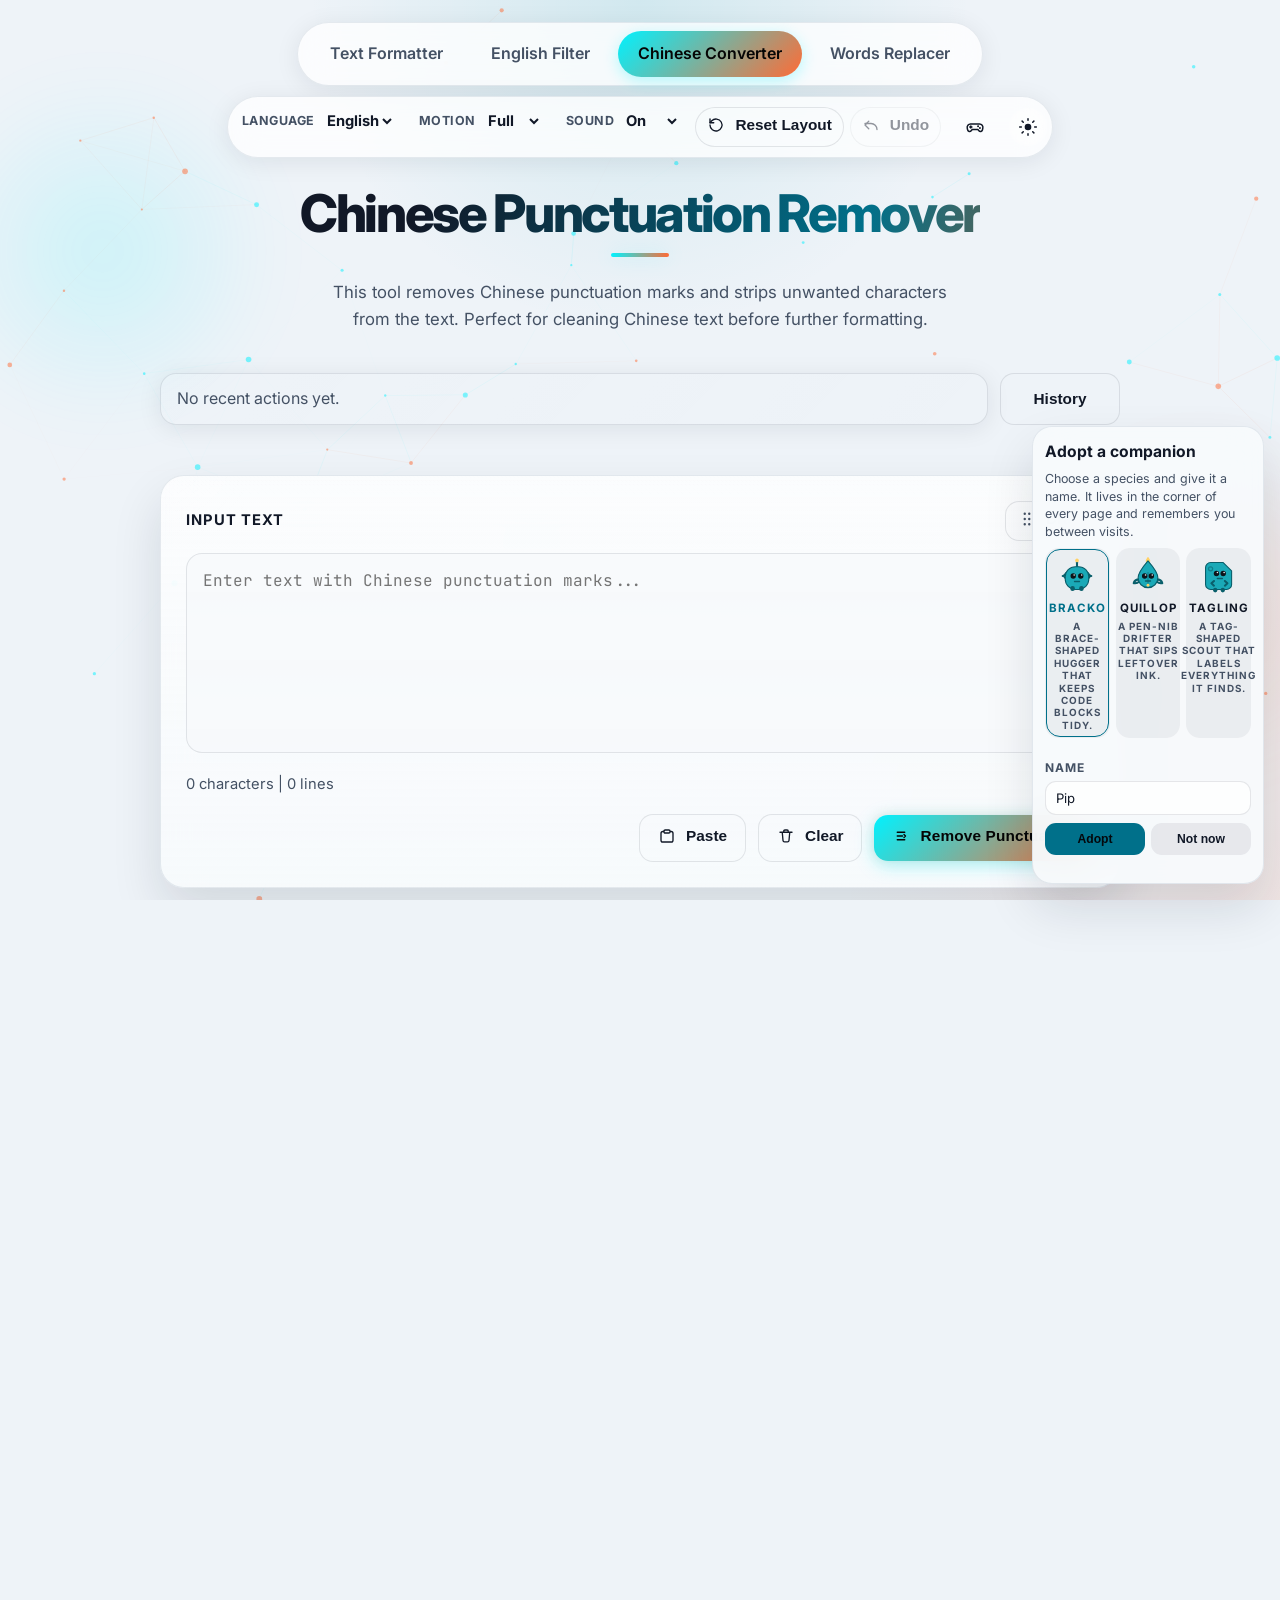
==== chinese_punctuation.html @ 5d6f1875 "Add love-deepspace bouquet/expedition/mosaic features; update games and pages" ====
<!DOCTYPE html>
<html lang="en" data-page="punctuation">
<head>
    <meta charset="UTF-8">
    <meta name="viewport" content="width=device-width, initial-scale=1.0">
    <meta name="description" content="Remove Chinese punctuation marks and clean up spacing in Chinese text directly in your browser.">
    <meta name="theme-color" media="(prefers-color-scheme: dark)" content="#050505">
    <meta name="theme-color" media="(prefers-color-scheme: light)" content="#eef3f8">
    <link rel="icon" href="data:image/svg+xml,%3Csvg xmlns='http://www.w3.org/2000/svg' viewBox='0 0 64 64'%3E%3Crect width='64' height='64' rx='14' fill='%23050505'/%3E%3Ctext x='32' y='44' font-family='Arial, sans-serif' font-size='30' font-weight='800' text-anchor='middle' fill='%2300f2ff'%3EcC%3C/text%3E%3C/svg%3E">
    <title>Chinese Punctuation Remover</title>
    <script>
      (function () {
        try {
          var theme = localStorage.getItem("theme");
          if (!theme) {
            theme = window.matchMedia && window.matchMedia("(prefers-color-scheme: dark)").matches ? "dark" : "light";
          }
          document.documentElement.setAttribute("data-theme", theme);
          var motion = localStorage.getItem("motion-level");
          if (!motion) {
            motion = window.matchMedia && window.matchMedia("(prefers-reduced-motion: reduce)").matches ? "off" : "full";
          }
          document.documentElement.setAttribute("data-motion", motion);
        } catch (error) {
          document.documentElement.setAttribute("data-theme", "dark");
          document.documentElement.setAttribute("data-motion", "full");
        }
      })();
    </script>
    <link rel="preconnect" href="https://fonts.googleapis.com">
    <link rel="preconnect" href="https://fonts.gstatic.com" crossorigin>
    <link href="https://fonts.googleapis.com/css2?family=Inter:wght@400;500;600;700;800&family=JetBrains+Mono:wght@400;500&display=swap" rel="stylesheet">
    <link rel="stylesheet" href="assets/styles/base.css?v=72">
    <link rel="stylesheet" href="assets/styles/games.css?v=72">
    <link rel="stylesheet" href="assets/styles/game-presentation.css?v=72">
    <link rel="stylesheet" href="assets/styles/love-deepspace-release.css?v=72">
    <link rel="stylesheet" href="assets/styles/love-deepspace-starpath.css?v=72">
    <link rel="stylesheet" href="assets/styles/love-deepspace-mosaic.css?v=72">
    <link rel="stylesheet" href="assets/styles/love-deepspace-bouquet.css?v=72">
    <link rel="stylesheet" href="assets/styles/love-deepspace-expedition.css?v=72">
    <link rel="stylesheet" href="assets/styles/pet.css?v=72">
</head>
<body>
    <div class="topbar" role="banner">
        <nav aria-label="Primary" class="nav-left">            <a href="index.html" data-i18n="navFormatter">Text Formatter</a>
            <a href="english_filter.html" data-i18n="navFilter">English Filter</a>
            <a href="chinese_punctuation.html" data-i18n="navPunctuation">Chinese Converter</a>
            <a href="words_replacing.html" data-i18n="navReplacer">Words Replacer</a>
        </nav>
        <div class="nav-right">
            <label class="lang-picker" for="langSelect">
                <span data-i18n="langLabel">Language</span>
                <select id="langSelect" aria-label="Language">
                    <option value="en">English</option>
                    <option value="zh">中文</option>
                </select>
            </label>
            <label class="motion-picker" for="motionLevel">
                <span data-i18n="motionLabel">Motion</span>
                <select id="motionLevel" aria-label="Motion intensity">
                    <option value="full" data-i18n="motionFull">Full</option>
                    <option value="calm" data-i18n="motionCalm">Calm</option>
                    <option value="off" data-i18n="motionOff">Off</option>
                </select>
            </label>
            <label class="motion-picker" for="soundLevel">
                <span data-i18n="soundLabel">Sound</span>
                <select id="soundLevel" aria-label="Game sound">
                    <option value="on" data-i18n="soundOn">On</option>
                    <option value="off" data-i18n="soundOff">Off</option>
                </select>
            </label>
            <button id="resetLayoutBtn" class="ghost topbar-button" type="button">
                <span class="button-content">
                    <svg class="icon" viewBox="0 0 24 24" aria-hidden="true">
                        <path d="M4 12a8 8 0 1 0 2.34-5.66L4 9" fill="none" stroke="currentColor" stroke-width="1.8" stroke-linecap="round" stroke-linejoin="round"></path>
                        <path d="M4 4v5h5" fill="none" stroke="currentColor" stroke-width="1.8" stroke-linecap="round" stroke-linejoin="round"></path>
                    </svg>
                    <span data-i18n="btnResetLayout">Reset Layout</span>
                </span>
            </button>
            <button id="undoBtn" class="ghost topbar-button" type="button" disabled>
                <span class="button-content">
                    <svg class="icon" viewBox="0 0 24 24" aria-hidden="true">
                        <path d="M9 7 4 12l5 5" fill="none" stroke="currentColor" stroke-width="1.8" stroke-linecap="round" stroke-linejoin="round"></path>
                        <path d="M20 18a8 8 0 0 0-8-8H4" fill="none" stroke="currentColor" stroke-width="1.8" stroke-linecap="round" stroke-linejoin="round"></path>
                    </svg>
                    <span data-i18n="btnUndo">Undo</span>
                </span>
            </button>
            <button id="gameToggleBtn" class="icon-button" type="button" aria-label="Open games" aria-haspopup="dialog" aria-expanded="false">
                <svg class="icon" viewBox="0 0 24 24" aria-hidden="true">
                    <path d="M6.5 8.5h11a4 4 0 0 1 3.9 4.9l-.5 2.2a2.4 2.4 0 0 1-4.2 1l-1.2-1.6H8.6l-1.2 1.6a2.4 2.4 0 0 1-4.2-1l-.5-2.2a4 4 0 0 1 3.9-4.9Z" fill="none" stroke="currentColor" stroke-width="1.8" stroke-linejoin="round"></path>
                    <path d="M7 10.7v2.6M5.7 12h2.6" fill="none" stroke="currentColor" stroke-width="1.8" stroke-linecap="round"></path>
                    <path d="M15.7 11.2h.01M17.9 13.2h.01" fill="none" stroke="currentColor" stroke-width="2.4" stroke-linecap="round"></path>
                </svg>
            </button>
            <button id="themeToggle" class="icon-button" type="button" aria-label="Toggle theme" aria-pressed="false">
                <svg class="icon icon-moon" viewBox="0 0 24 24" aria-hidden="true">
                    <path d="M21 12.8A9 9 0 1 1 11.2 3a7 7 0 0 0 9.8 9.8Z" fill="currentColor"></path>
                </svg>
                <svg class="icon icon-sun" viewBox="0 0 24 24" aria-hidden="true">
                    <circle cx="12" cy="12" r="4" fill="currentColor"></circle>
                    <path d="M12 2v2M12 20v2M4.93 4.93l1.41 1.41M17.66 17.66l1.41 1.41M2 12h2M20 12h2M4.93 19.07l1.41-1.41M17.66 6.34l1.41-1.41" fill="none" stroke="currentColor" stroke-linecap="round" stroke-width="1.8"></path>
                </svg>
            </button>
        </div>
    </div>

    <h1 class="page-title" data-i18n="punctuation.title">Chinese Punctuation Remover</h1>

    <div class="description">
        <p><p data-i18n="punctuation.desc">This tool removes Chinese punctuation marks and strips unwanted characters from the text. Perfect for cleaning Chinese text before further formatting.</p></p>
    </div>
    <div class="activity-bar" aria-live="polite">
        <p class="recent-action" id="recentAction" data-i18n="noRecent">No recent actions yet.</p>
        <button class="ghost activity-toggle" id="historyToggle" type="button" aria-expanded="false" aria-controls="historyDrawer" data-i18n="historyToggle">History</button>
    </div>
    <div class="history-drawer" id="historyDrawer" hidden>
        <div class="history-drawer-header">
            <h2 data-i18n="recentActivity">Recent Activity</h2>
            <button class="ghost" id="clearHistoryBtn" type="button" data-i18n="btnClearHistory">Clear</button>
        </div>
        <ul class="history-list" id="historyList">
            <li data-i18n="noActions">No actions recorded yet.</li>
        </ul>
    </div>

    <main id="main" class="container" role="main">
        <div class="section" data-card-id="punctuation-input">
            <div class="card-header">
                <label for="inputText" data-i18n="inputLabel">Input Text</label>
                <button class="drag-handle" type="button" aria-label="Reposition input card" data-i18n-aria="repositionInput" aria-expanded="false" title="Drag to move, or click for position buttons" data-i18n-title="dragTitle">
                    <span class="button-content">
                        <svg class="icon" viewBox="0 0 24 24" aria-hidden="true">
                            <path d="M9 5h.01M9 12h.01M9 19h.01M15 5h.01M15 12h.01M15 19h.01" fill="none" stroke="currentColor" stroke-width="3.2" stroke-linecap="round"></path>
                        </svg>
                        <span data-i18n="drag">Drag</span>
                    </span>
                </button>
            </div>
            <textarea id="inputText" placeholder="Enter text with Chinese punctuation marks..." data-i18n-placeholder="punctuation.phInput"></textarea>
            <div class="field-meta">
                <p class="counter" id="inputCounter">0 characters | 0 lines</p>
            </div>
            <div class="actions">
                <button class="ghost" id="pasteBtn" type="button">
                    <span class="button-content">
                        <svg class="icon" viewBox="0 0 24 24" aria-hidden="true">
                            <rect x="8" y="4" width="8" height="4" rx="1.5" fill="none" stroke="currentColor" stroke-width="1.8"></rect>
                            <path d="M8 6H6.5A2.5 2.5 0 0 0 4 8.5v9A2.5 2.5 0 0 0 6.5 20h11a2.5 2.5 0 0 0 2.5-2.5v-9A2.5 2.5 0 0 0 17.5 6H16" fill="none" stroke="currentColor" stroke-width="1.8" stroke-linejoin="round"></path>
                        </svg>
                        <span data-i18n="btnPaste">Paste</span>
                    </span>
                </button>
                <button class="ghost" id="clearInputBtn" type="button">
                    <span class="button-content">
                        <svg class="icon" viewBox="0 0 24 24" aria-hidden="true">
                            <path d="M4 7h16M9 7V5.5A1.5 1.5 0 0 1 10.5 4h3A1.5 1.5 0 0 1 15 5.5V7m-8 0 1 11a2 2 0 0 0 2 1.8h4a2 2 0 0 0 2-1.8L17 7" fill="none" stroke="currentColor" stroke-width="1.8" stroke-linecap="round" stroke-linejoin="round"></path>
                        </svg>
                        <span data-i18n="btnClear">Clear</span>
                    </span>
                </button>
                <button class="primary" id="primaryBtn" type="button" onclick="convertPunctuation()">
                    <span class="button-content">
                        <svg class="icon" viewBox="0 0 24 24" aria-hidden="true">
                            <path d="M7 7h10M7 12h7M7 17h10" fill="none" stroke="currentColor" stroke-width="1.8" stroke-linecap="round"></path>
                            <path d="m16 10 2 2-2 2" fill="none" stroke="currentColor" stroke-width="1.8" stroke-linecap="round" stroke-linejoin="round"></path>
                        </svg>
                        <span data-i18n="punctuation.primary">Remove Punctuation</span>
                    </span>
                </button>
            </div>
        </div>

        <div class="section" data-card-id="punctuation-output">
            <div class="card-header">
                <label for="outputText" data-i18n="punctuation.outputLabel">Cleaned Text</label>
                <button class="drag-handle" type="button" aria-label="Reposition output card" data-i18n-aria="repositionOutput" aria-expanded="false" title="Drag to move, or click for position buttons" data-i18n-title="dragTitle">
                    <span class="button-content">
                        <svg class="icon" viewBox="0 0 24 24" aria-hidden="true">
                            <path d="M9 5h.01M9 12h.01M9 19h.01M15 5h.01M15 12h.01M15 19h.01" fill="none" stroke="currentColor" stroke-width="3.2" stroke-linecap="round"></path>
                        </svg>
                        <span data-i18n="drag">Drag</span>
                    </span>
                </button>
            </div>
            <textarea id="outputText" readonly placeholder="Cleaned text will appear here..." aria-live="polite" data-i18n-placeholder="punctuation.phOutput"></textarea>
            <div class="field-meta">
                <p class="counter" id="outputCounter">0 characters | 0 lines</p>
                <p class="status-message" id="statusMessage" role="status" aria-live="polite"></p>
            </div>
            <div class="output-insights">
                <p class="change-summary" id="changeSummary" data-i18n="summaryDefault">Summary will appear after you run a tool.</p>
                <details class="diff-preview" id="diffPreview">
                    <summary data-i18n="previewChanges">Preview changes</summary>
                    <div class="diff-grid">
                        <div class="diff-card">
                            <h3 data-i18n="diffBefore">Before</h3>
                            <pre id="diffBefore" data-i18n="noInputYet">No input yet.</pre>
                        </div>
                        <div class="diff-card">
                            <h3 data-i18n="diffAfter">After</h3>
                            <pre id="diffAfter" data-i18n="noOutputYet">No output yet.</pre>
                        </div>
                    </div>
                </details>
            </div>
            <div class="actions">
                <button class="ghost" id="clearOutputBtn" type="button">
                    <span class="button-content">
                        <svg class="icon" viewBox="0 0 24 24" aria-hidden="true">
                            <path d="M4 7h16M9 7V5.5A1.5 1.5 0 0 1 10.5 4h3A1.5 1.5 0 0 1 15 5.5V7m-8 0 1 11a2 2 0 0 0 2 1.8h4a2 2 0 0 0 2-1.8L17 7" fill="none" stroke="currentColor" stroke-width="1.8" stroke-linecap="round" stroke-linejoin="round"></path>
                        </svg>
                        <span data-i18n="btnClear">Clear</span>
                    </span>
                </button>
                <button class="ghost" id="downloadBtn" type="button">
                    <span class="button-content">
                        <svg class="icon" viewBox="0 0 24 24" aria-hidden="true">
                            <path d="M12 4v10m0 0 4-4m-4 4-4-4M5 19h14" fill="none" stroke="currentColor" stroke-width="1.8" stroke-linecap="round" stroke-linejoin="round"></path>
                        </svg>
                        <span data-i18n="btnDownload">Download</span>
                    </span>
                </button>
                <button class="ghost" id="swapBtn" type="button">
                    <span class="button-content">
                        <svg class="icon" viewBox="0 0 24 24" aria-hidden="true">
                            <path d="M7 7h10l-3-3m3 3-3 3M17 17H7l3 3m-3-3 3-3" fill="none" stroke="currentColor" stroke-width="1.8" stroke-linecap="round" stroke-linejoin="round"></path>
                        </svg>
                        <span data-i18n="btnSwap">Swap Back</span>
                    </span>
                </button>
                <button class="ghost" id="copyBtn" type="button">
                    <span class="button-content">
                        <svg class="icon" viewBox="0 0 24 24" aria-hidden="true">
                            <rect x="9" y="9" width="10" height="10" rx="2" fill="none" stroke="currentColor" stroke-width="1.8"></rect>
                            <path d="M15 9V7a2 2 0 0 0-2-2H7a2 2 0 0 0-2 2v6a2 2 0 0 0 2 2h2" fill="none" stroke="currentColor" stroke-width="1.8" stroke-linecap="round" stroke-linejoin="round"></path>
                        </svg>
                        <span data-i18n="btnCopy">Copy</span>
                    </span>
                </button>
            </div>
        </div>
    </main>

    <div class="footer" data-i18n="footer">Made with care by capitalConvert</div>

    <div class="game-modal" id="gameModal" hidden>
        <div class="game-modal-backdrop" id="gameBackdrop" aria-hidden="true"></div>
        <div class="game-dialog" role="dialog" aria-modal="true" aria-labelledby="gameTitle">
            <div class="game-dialog-header">
                <h2 id="gameTitle" data-i18n="gamesTitle">Games</h2>
                <button class="game-close" id="gameCloseBtn" type="button" aria-label="Close games" data-i18n-aria="closeGames">
                    <svg class="icon" viewBox="0 0 24 24" aria-hidden="true">
                        <path d="m6 6 12 12M18 6 6 18" fill="none" stroke="currentColor" stroke-width="1.8" stroke-linecap="round"></path>
                    </svg>
                </button>
            </div>
            <div class="game-tabs" id="gameTabs" role="tablist" aria-label="Choose a game" data-i18n-aria="tablistLabel">
                <button class="game-tab" id="gameTabTyping" role="tab" aria-selected="true" aria-controls="gamePanelTyping" tabindex="0" type="button" data-i18n="tabTyping">Typing Sprint</button>
                <button class="game-tab" id="gameTabMemory" role="tab" aria-selected="false" aria-controls="gamePanelMemory" tabindex="-1" type="button" data-i18n="tabMemory">Glyph Match</button>
                <button class="game-tab" id="gameTab2048" role="tab" aria-selected="false" aria-controls="gamePanel2048" tabindex="-1" type="button" data-i18n="tab2048">2048</button>
                <button class="game-tab" id="gameTabReflex" role="tab" aria-selected="false" aria-controls="gamePanelReflex" tabindex="-1" type="button" data-i18n="tabReflex">Reflex Tap</button>
                <button class="game-tab" id="gameTabCaretDash" role="tab" aria-selected="false" aria-controls="gamePanelCaretDash" tabindex="-1" type="button" data-i18n="tabCaretDash">Caret Dash</button>
                <button class="game-tab" id="gameTabElements" role="tab" aria-selected="false" aria-controls="gamePanelElements" tabindex="-1" type="button" data-i18n="tabElements">Elements</button>
                <button class="game-tab" id="gameTabSpotDiff" role="tab" aria-selected="false" aria-controls="gamePanelSpotDiff" tabindex="-1" type="button" data-i18n="tabSpotDiff">Spot the Diff</button>
                <button class="game-tab" id="gameTabPlumber" role="tab" aria-selected="false" aria-controls="gamePanelPlumber" tabindex="-1" type="button" data-i18n="tabPlumber">Punctuation Plumber</button>
                <button class="game-tab" id="gameTabStack" role="tab" aria-selected="false" aria-controls="gamePanelStack" tabindex="-1" type="button" data-i18n="tabStack">Stack!</button>
                <button class="game-tab" id="gameTabColorCode" role="tab" aria-selected="false" aria-controls="gamePanelColorCode" tabindex="-1" type="button" data-i18n="tabColorCode">Color Code</button>
                <button class="game-tab" id="gameTabBreakout" role="tab" aria-selected="false" aria-controls="gamePanelBreakout" tabindex="-1" type="button" data-i18n="tabBreakout">Inkball</button>
                <button class="game-tab" id="gameTabEmberDice" role="tab" aria-selected="false" aria-controls="gamePanelEmberDice" tabindex="-1" type="button" data-i18n="tabEmberDice">Ember Dice</button>
                <button class="game-tab" id="gameTabSnake" role="tab" aria-selected="false" aria-controls="gamePanelSnake" tabindex="-1" type="button" data-i18n="tabSnake">Serpent</button>
                <button class="game-tab" id="gameTabLights" role="tab" aria-selected="false" aria-controls="gamePanelLights" tabindex="-1" type="button" data-i18n="tabLights">Lights Out</button>
                    <button class="game-tab" id="gameTabMines" role="tab" aria-selected="false" aria-controls="gamePanelMines" tabindex="-1" type="button" data-i18n="tabMines">Glyph Mines</button>
                <button class="game-tab" id="gameTabGomoku" role="tab" aria-selected="false" aria-controls="gamePanelGomoku" tabindex="-1" type="button" data-i18n="tabGomoku">Gomoku</button>
                <button class="game-tab" id="gameTabTraffic" role="tab" aria-selected="false" aria-controls="gamePanelTraffic" tabindex="-1" type="button" data-i18n="tabTraffic">Traffic Jam</button>
                <button class="game-tab" id="gameTabVault" role="tab" aria-selected="false" aria-controls="gamePanelVault" tabindex="-1" type="button" data-i18n="tabVault">Letter Vault</button>
                <button class="game-tab" id="gameTabGlyphBlocks" role="tab" aria-selected="false" aria-controls="gamePanelGlyphBlocks" tabindex="-1" type="button" data-i18n="tabGlyphBlocks">Glyph Blocks</button>
                <button class="game-tab" id="gameTabInkCascade" role="tab" aria-selected="false" aria-controls="gamePanelInkCascade" tabindex="-1" type="button" data-i18n="tabInkCascade">Ink Cascade</button>
                <button class="game-tab" id="gameTabInkBeat" role="tab" aria-selected="false" aria-controls="gamePanelInkBeat" tabindex="-1" type="button" data-i18n="tabInkBeat">Ink Beat</button>
                <button class="game-tab" id="gameTabBubbleInk" role="tab" aria-selected="false" aria-controls="gamePanelBubbleInk" tabindex="-1" type="button" data-i18n="tabBubbleInk">Bubble Ink</button>
                <button class="game-tab" id="gameTabGlyphEcho" role="tab" aria-selected="false" aria-controls="gamePanelGlyphEcho" tabindex="-1" type="button" data-i18n="tabGlyphEcho">Glyph Echo</button>
                <button class="game-tab" id="gameTabInkSlash" role="tab" aria-selected="false" aria-controls="gamePanelInkSlash" tabindex="-1" type="button" data-i18n="tabInkSlash">Ink Slash</button>
                <button class="game-tab" id="gameTabPegSplash" role="tab" aria-selected="false" aria-controls="gamePanelPegSplash" tabindex="-1" type="button" data-i18n="tabPegSplash">Peg Splash</button>
                <button class="game-tab" id="gameTabGlyphRaid" role="tab" aria-selected="false" aria-controls="gamePanelGlyphRaid" tabindex="-1" type="button" data-i18n="tabGlyphRaid">Glyph Raid</button>
                <button class="game-tab" id="gameTabGlyphLeap" role="tab" aria-selected="false" aria-controls="gamePanelGlyphLeap" tabindex="-1" type="button" data-i18n="tabGlyphLeap">Glyph Leap</button>
                <button class="game-tab" id="gameTabAuroraFlow" role="tab" aria-selected="false" aria-controls="gamePanelAuroraFlow" tabindex="-1" type="button" data-i18n="tabAuroraFlow">Aurora Flow</button>
                <button class="game-tab" id="gameTabCometGolf" role="tab" aria-selected="false" aria-controls="gamePanelCometGolf" tabindex="-1" type="button" data-i18n="tabCometGolf">Comet Golf</button>
                <button class="game-tab" id="gameTabPrismPath" role="tab" aria-selected="false" aria-controls="gamePanelPrismPath" tabindex="-1" type="button" data-i18n="tabPrismPath">Prism Path</button>
                <button class="game-tab" id="gameTabStarfall" role="tab" aria-selected="false" aria-controls="gamePanelStarfall" tabindex="-1" type="button" data-i18n="tabStarfall">Starfall Lander</button>
                <button class="game-tab" id="gameTabInkSort" role="tab" aria-selected="false" aria-controls="gamePanelInkSort" tabindex="-1" type="button" data-i18n="tabInkSort">Ink Sort</button>
                <button class="game-tab" id="gameTabGlyphCrossing" role="tab" aria-selected="false" aria-controls="gamePanelGlyphCrossing" tabindex="-1" type="button" data-i18n="tabGlyphCrossing">Glyph Crossing</button>
                <button class="game-tab" id="gameTabGlyphPusher" role="tab" aria-selected="false" aria-controls="gamePanelGlyphPusher" tabindex="-1" type="button" data-i18n="tabGlyphPusher">Glyph Pusher</button>
                <button class="game-tab" id="gameTabGlyphNet" role="tab" aria-selected="false" aria-controls="gamePanelGlyphNet" tabindex="-1" type="button" data-i18n="tabGlyphNet">Glyph Net</button>
                <button class="game-tab" id="gameTabGlyphSketch" role="tab" aria-selected="false" aria-controls="gamePanelGlyphSketch" tabindex="-1" type="button" data-i18n="tabGlyphSketch">Glyph Sketch</button>
                <button class="game-tab" id="gameTabGlyphFifteen" role="tab" aria-selected="false" aria-controls="gamePanelGlyphFifteen" tabindex="-1" type="button" data-i18n="tabGlyphFifteen">Glyph Fifteen</button>
                <button class="game-tab" id="gameTabGlyphSudoku" role="tab" aria-selected="false" aria-controls="gamePanelGlyphSudoku" tabindex="-1" type="button" data-i18n="tabGlyphSudoku">Glyph Sudoku</button>
                <button class="game-tab" id="gameTabGlyphReversi" role="tab" aria-selected="false" aria-controls="gamePanelGlyphReversi" tabindex="-1" type="button" data-i18n="tabGlyphReversi">Glyph Reversi</button>
                <button class="game-tab" id="gameTabGlyphGlide" role="tab" aria-selected="false" aria-controls="gamePanelGlyphGlide" tabindex="-1" type="button" data-i18n="tabGlyphGlide">Glyph Glide</button>
                <button class="game-tab" id="gameTabGlyphFour" role="tab" aria-selected="false" aria-controls="gamePanelGlyphFour" tabindex="-1" type="button" data-i18n="tabGlyphFour">Glyph Four</button>
                <button class="game-tab" id="gameTabGlyphTower" role="tab" aria-selected="false" aria-controls="gamePanelGlyphTower" tabindex="-1" type="button" data-i18n="tabGlyphTower">Glyph Tower</button>
                <button class="game-tab" id="gameTabNim" role="tab" aria-selected="false" aria-controls="gamePanelNim" tabindex="-1" type="button" data-i18n="tabNim">Ember Sticks</button>
                <button class="game-tab" id="gameTabKalah" role="tab" aria-selected="false" aria-controls="gamePanelKalah" tabindex="-1" type="button" data-i18n="tabKalah">Kalah Row</button>
                <button class="game-tab" id="gameTabBlackjack" role="tab" aria-selected="false" aria-controls="gamePanelBlackjack" tabindex="-1" type="button" data-i18n="tabBlackjack">Twenty-One Parlor</button>
                <button class="game-tab" id="gameTabGarden" role="tab" aria-selected="false" aria-controls="gamePanelGarden" tabindex="-1" type="button" data-i18n="tabGarden">Roof Garden</button>
                <button class="game-tab" id="gameTabRepublic" role="tab" aria-selected="false" aria-controls="gamePanelRepublic" tabindex="-1" type="button" data-i18n="tabRepublic">Republic Rewind</button>
                <button class="game-tab" id="gameTabDots" role="tab" aria-selected="false" aria-controls="gamePanelDots" tabindex="-1" type="button" data-i18n="tabDots">Glyph Dots</button>
                <button class="game-tab" id="gameTabGlyphFleet" role="tab" aria-selected="false" aria-controls="gamePanelGlyphFleet" tabindex="-1" type="button" data-i18n="tabGlyphFleet">Glyph Fleet</button>
            </div>
            <button class="game-tabs-more" id="gameTabsToggle" type="button" aria-expanded="false" aria-controls="gameTabs">
                <span class="button-content">
                    <svg class="icon" viewBox="0 0 24 24" aria-hidden="true">
                        <path d="m6 9 6 6 6-6" fill="none" stroke="currentColor" stroke-width="1.8" stroke-linecap="round" stroke-linejoin="round"></path>
                    </svg>
                    <span id="gameTabsLabel" data-i18n="tabsShowMore">More games</span>
                    <span id="gameTabsCount">+63</span>
                </span>
            </button>
            <div class="game-panel" id="gamePanelTyping" role="tabpanel" aria-labelledby="gameTabTyping">
                <p class="game-target" id="typingTarget" aria-hidden="true"></p>
                <span class="visually-hidden" id="typingTargetText"></span>
                <input class="game-input" id="typingInput" type="text" autocomplete="off" autocapitalize="off" spellcheck="false" aria-describedby="gameHint" placeholder="Start typing to begin..." data-i18n-placeholder="gamePhInput">
                <div class="game-hud">
                    <div class="game-stat"><span data-i18n="hudTime">Time</span><strong id="gameTime">10.0s</strong></div>
                    <div class="game-stat"><span data-i18n="hudWpm">WPM</span><strong id="gameWpm">0</strong></div>
                    <div class="game-stat"><span data-i18n="hudAcc">Acc</span><strong id="gameAcc">100%</strong></div>
                </div>
                <div class="game-track" aria-hidden="true"><span class="game-track-fill" id="gameTrackFill"></span></div>
                <p class="game-result" id="gameResult" role="status" data-i18n="typingPrompt">Type the first character to start the clock.</p>
                <div class="game-actions">
                    <button class="primary" id="gameStartBtn" type="button">
                        <span class="button-content">
                            <svg class="icon" viewBox="0 0 24 24" aria-hidden="true">
                                <path d="M8 5.5v13l11-6.5Z" fill="none" stroke="currentColor" stroke-width="1.8" stroke-linejoin="round"></path>
                            </svg>
                            <span data-i18n="btnNewRound">New Round</span>
                        </span>
                    </button>
                    <p class="game-best" id="gameBest" data-i18n="noBest">No best yet</p>
                </div>
                <p class="game-hint" id="gameHint" data-i18n="hintTyping">A 10-second typing dash. The clock starts on your first keystroke.</p>
            </div>
            <div class="game-panel" id="gamePanelMemory" role="tabpanel" aria-labelledby="gameTabMemory" hidden>
                <div class="game-hud">
                    <div class="game-stat"><span data-i18n="hudMoves">Moves</span><strong id="memoryMoves">0</strong></div>
                    <div class="game-stat"><span data-i18n="hudTime">Time</span><strong id="memoryTime">0.0s</strong></div>
                    <div class="game-stat"><span data-i18n="hudPairs">Pairs</span><strong id="memoryPairs">0/6</strong></div>
                </div>
                <div class="memory-grid" id="memoryGrid" role="group" aria-label="Memory cards, find the matching pairs" data-i18n-aria="memoryGridLabel"></div>
                <p class="game-result" id="memoryResult" role="status" data-i18n="memoryPrompt">Flip two cards. Match all six pairs as fast as you can.</p>
                <div class="game-actions">
                    <button class="primary" id="memoryStartBtn" type="button">
                        <span class="button-content">
                            <svg class="icon" viewBox="0 0 24 24" aria-hidden="true">
                                <path d="M8 5.5v13l11-6.5Z" fill="none" stroke="currentColor" stroke-width="1.8" stroke-linejoin="round"></path>
                            </svg>
                            <span data-i18n="btnNewShuffle">New Shuffle</span>
                        </span>
                    </button>
                    <p class="game-best" id="memoryBest" data-i18n="noBest">No best yet</p>
                </div>
            </div>
            <div class="game-panel" id="gamePanel2048" role="tabpanel" aria-labelledby="gameTab2048" hidden>
                <div class="game-hud">
                    <div class="game-stat"><span data-i18n="hudScore">Score</span><strong id="g2048Score">0</strong></div>
                    <div class="game-stat"><span data-i18n="hudBest">Best</span><strong id="g2048BestStat">0</strong></div>
                </div>
                <div class="g2048-board" id="g2048Board" tabindex="0" role="application" aria-label="2048 board. Focus here and use the arrow keys to slide the tiles.">
                    <div class="g2048-cells" id="g2048Cells" aria-hidden="true"></div>
                    <div class="g2048-tiles" id="g2048Tiles" aria-hidden="true"></div>
                    <div class="g2048-overlay" id="g2048Overlay" hidden>
                        <p class="g2048-overlay-text" id="g2048OverlayText">Game over</p>
                        <div class="g2048-overlay-actions">
                            <button class="primary" id="g2048RetryBtn" type="button"><span class="button-content"><span data-i18n="btnTryAgain">Try Again</span></span></button>
                            <button class="ghost" id="g2048KeepBtn" type="button" hidden><span class="button-content"><span data-i18n="btnKeepGoing">Keep Going</span></span></button>
                        </div>
                    </div>
                </div>
                <p class="game-result" id="g2048Result" role="status" data-i18n="g2048Prompt">Arrow keys or swipe slide the tiles. Match numbers to reach 2048!</p>
                <div class="game-actions">
                    <button class="primary" id="g2048NewBtn" type="button">
                        <span class="button-content">
                            <svg class="icon" viewBox="0 0 24 24" aria-hidden="true">
                                <path d="M8 5.5v13l11-6.5Z" fill="none" stroke="currentColor" stroke-width="1.8" stroke-linejoin="round"></path>
                            </svg>
                            <span data-i18n="btnNewGame">New Game</span>
                        </span>
                    </button>
                </div>
            </div>
            <div class="game-panel" id="gamePanelReflex" role="tabpanel" aria-labelledby="gameTabReflex" hidden>
                <div class="game-hud">
                    <div class="game-stat"><span data-i18n="hudLast">Last</span><strong id="reflexLast">—</strong></div>
                    <div class="game-stat"><span data-i18n="hudBest">Best</span><strong id="reflexBest">—</strong></div>
                </div>
                <button class="reflex-pad" id="reflexPad" type="button" aria-describedby="reflexResult">
                    <span id="reflexPadText" data-i18n="reflexPadIdle">Press Start</span>
                </button>
                <p class="game-result" id="reflexResult" role="status" data-i18n="reflexPrompt">Start a round, then tap when the panel turns green.</p>
                <div class="game-actions">
                    <button class="primary" id="reflexStartBtn" type="button">
                        <span class="button-content">
                            <svg class="icon" viewBox="0 0 24 24" aria-hidden="true">
                                <path d="M8 5.5v13l11-6.5Z" fill="none" stroke="currentColor" stroke-width="1.8" stroke-linejoin="round"></path>
                            </svg>
                            <span data-i18n="btnNewRound">New Round</span>
                        </span>
                    </button>
                </div>
                <p class="game-hint" data-i18n="reflexHint">Use the button, Space, or Enter. A new best is the lowest time.</p>
            </div>
            <div class="game-panel" id="gamePanelCaretDash" role="tabpanel" aria-labelledby="gameTabCaretDash" hidden>
                <div class="game-hud">
                    <div class="game-stat"><span data-i18n="hudScore">Score</span><strong id="caretScore">0</strong></div>
                    <div class="game-stat"><span data-i18n="hudBest">Best</span><strong id="caretBestStat">0</strong></div>
                    <div class="game-stat"><span data-i18n="hudSpeed">Speed</span><strong id="caretSpeed">1.0x</strong></div>
                </div>
                <div class="game-track" aria-hidden="true"><span class="game-track-fill" id="caretRailFill"></span></div>
                <div class="caret-field" id="caretField" tabindex="0" role="group" aria-label="Caret Dash play area. Space or Arrow Up jumps, Arrow Down ducks." data-i18n-aria="caretFieldLabel" aria-describedby="caretResult">
                    <div class="caret-drift caret-drift-far" id="caretDriftFar" aria-hidden="true"></div>
                    <div class="caret-drift caret-drift-near" id="caretDriftNear" aria-hidden="true"></div>
                    <div class="caret-ground" aria-hidden="true"></div>
                    <div class="caret-obstacles" id="caretObstacles" aria-hidden="true"></div>
                    <div class="caret-player" id="caretPlayer" aria-hidden="true"></div>
                    <div class="caret-overlay" id="caretOverlay" hidden>
                        <p class="caret-overlay-text" id="caretOverlayText" data-i18n="caretOverReady">Game over</p>
                        <div class="caret-overlay-actions">
                            <button class="primary" id="caretRetryBtn" type="button"><span class="button-content"><span data-i18n="btnTryAgain">Try Again</span></span></button>
                            <button class="ghost" id="caretAgainBtn" type="button"><span class="button-content"><span data-i18n="btnNewRound">New Round</span></span></button>
                        </div>
                    </div>
                </div>
                <p class="game-result" id="caretResult" role="status" data-i18n="caretPrompt">Press Start, then jump the glitch punctuation and duck under the floating glyphs.</p>
                <div class="caret-controls">
                    <button class="caret-control" id="caretJumpBtn" type="button" data-i18n="btnJump">Jump</button>
                    <button class="caret-control" id="caretDuckBtn" type="button" data-i18n="btnDuck">Duck</button>
                </div>
                <div class="game-actions">
                    <button class="primary" id="caretStartBtn" type="button">
                        <span class="button-content">
                            <svg class="icon" viewBox="0 0 24 24" aria-hidden="true">
                                <path d="M8 5.5v13l11-6.5Z" fill="none" stroke="currentColor" stroke-width="1.8" stroke-linejoin="round"></path>
                            </svg>
                            <span data-i18n="btnStart">Start</span>
                        </span>
                    </button>
                    <p class="game-best" id="caretBest" data-i18n="noBest">No best yet</p>
                </div>
                <p class="game-hint" data-i18n="caretHint">Tap or click the field to jump and hold to duck. Space or Arrow Up jumps higher the longer you hold it.</p>
            </div>
            <div class="game-panel" id="gamePanelElements" role="tabpanel" aria-labelledby="gameTabElements" hidden>
                <div class="game-hud">
                    <div class="game-stat"><span id="elementsTimeLabel" data-i18n="hudTime">Time</span><strong id="elementsTime">0.0s</strong></div>
                    <div class="game-stat"><span data-i18n="hudGoal">Goal</span><strong id="elementsProgress">—</strong></div>
                    <div class="game-stat"><span data-i18n="elementsBudgetLabel">Ink</span><strong id="elementsBudget">—</strong></div>
                    <div class="game-stat"><span data-i18n="elementsStarsLabel">Stars</span><strong id="elementsStars">—</strong></div>
                </div>
                <div class="elements-row">
                    <label class="elements-label" for="elementsChallenge" data-i18n="elementsChallengeLabel">Challenge</label>
                    <select class="elements-select" id="elementsChallenge"></select>
                </div>
                <div class="elements-row">
                    <label class="elements-label" for="elementsSpeed" data-i18n="elementsSpeedLabel">Speed</label>
                    <select class="elements-select" id="elementsSpeed">
                        <option value="0.5">0.5x</option>
                        <option value="1" selected>1x</option>
                        <option value="2">2x</option>
                        <option value="4">4x</option>
                    </select>
                </div>
                <div class="elements-tools" role="group" aria-label="Element palette" data-i18n-aria="elementsToolsLabel">
                    <button class="elements-tool" id="elementsToolEmpty" type="button" data-element="empty" aria-pressed="false" data-i18n="elementsEmpty">Erase</button>
                    <button class="elements-tool" id="elementsToolStone" type="button" data-element="stone" aria-pressed="false" data-i18n="elementsStone">Stone</button>
                    <button class="elements-tool" id="elementsToolSand" type="button" data-element="sand" aria-pressed="false" data-i18n="elementsSand">Sand</button>
                    <button class="elements-tool" id="elementsToolWater" type="button" data-element="water" aria-pressed="false" data-i18n="elementsWater">Water</button>
                    <button class="elements-tool" id="elementsToolPlant" type="button" data-element="plant" aria-pressed="false" data-i18n="elementsPlant">Plant</button>
                    <button class="elements-tool" id="elementsToolFire" type="button" data-element="fire" aria-pressed="false" data-i18n="elementsFire">Fire</button>
                    <button class="elements-tool" id="elementsToolWood" type="button" data-element="wood" aria-pressed="false" data-i18n="elementsWood">Wood</button>
                    <button class="elements-tool" id="elementsToolAsh" type="button" data-element="ash" aria-pressed="false" data-i18n="elementsAsh">Ash</button>
                    <button class="elements-tool" id="elementsToolOil" type="button" data-element="oil" aria-pressed="false" data-i18n="elementsOil">Oil</button>
                    <button class="elements-tool" id="elementsToolLava" type="button" data-element="lava" aria-pressed="false" data-i18n="elementsLava">Lava</button>
                    <button class="elements-tool" id="elementsToolIce" type="button" data-element="ice" aria-pressed="false" data-i18n="elementsIce">Ice</button>
                    <button class="elements-tool" id="elementsToolSteam" type="button" data-element="steam" aria-pressed="false" data-i18n="elementsSteam">Steam</button>
                    <button class="elements-tool" id="elementsToolAcid" type="button" data-element="acid" aria-pressed="false" data-i18n="elementsAcid">Acid</button>
                    <button class="elements-tool" id="elementsToolSeed" type="button" data-element="seed" aria-pressed="false" data-i18n="elementsSeed">Seed</button>
                    <button class="elements-tool" id="elementsToolSmoke" type="button" data-element="smoke" aria-pressed="false" data-i18n="elementsSmoke">Smoke</button>
                    <button class="elements-tool" id="elementsToolGlass" type="button" data-element="glass" aria-pressed="false" data-i18n="elementsGlass">Glass</button>
                    <button class="elements-tool" id="elementsToolVoid" type="button" data-element="void" aria-pressed="false" data-i18n="elementsVoid">Void</button>
                </div>
                <p class="elements-legend" id="elementsLegend"></p>
                <div class="elements-row">
                    <span class="elements-label" id="elementsBrushLabel" data-i18n="elementsBrushLabel">Brush</span>
                    <div class="elements-brushes" role="group" aria-labelledby="elementsBrushLabel">
                        <button class="elements-brush" id="elementsBrush1" type="button" data-size="0" aria-pressed="false">1</button>
                        <button class="elements-brush" id="elementsBrush2" type="button" data-size="1" aria-pressed="false">3</button>
                        <button class="elements-brush is-active" id="elementsBrush3" type="button" data-size="2" aria-pressed="true">5</button>
                        <button class="elements-brush" id="elementsBrush4" type="button" data-size="3" aria-pressed="false">7</button>
                    </div>
                </div>
                <div class="elements-stage" id="elementsStage">
                    <canvas class="elements-canvas" id="elementsCanvas" width="320" height="224" tabindex="0" role="application" aria-label="Element sandbox. Number keys 1 to 9 pick an element, the arrow keys move the cursor and Space places it." data-i18n-aria="elementsCanvasLabel" aria-describedby="elementsDescription"></canvas>
                    <span class="elements-cursor" id="elementsCursor" aria-hidden="true" hidden></span>
                </div>
                <p class="visually-hidden" id="elementsDescription"></p>
                <p class="elements-goal" id="elementsGoal"></p>
                <p class="game-result" id="elementsResult" role="status" data-i18n="elementsGoalFree">Free play: paint anything and watch it settle.</p>
                <div class="elements-actions">
                    <button class="ghost" id="elementsPauseBtn" type="button" aria-pressed="false"><span class="button-content"><span data-i18n="elementsPause">Pause</span></span></button>
                    <button class="ghost" id="elementsStepBtn" type="button"><span class="button-content"><span data-i18n="elementsStep">Step</span></span></button>
                    <button class="ghost" id="elementsPickBtn" type="button" aria-pressed="false"><span class="button-content"><span data-i18n="elementsPick">Pick</span></span></button>
                    <button class="ghost" id="elementsUndoBtn" type="button" disabled><span class="button-content"><span data-i18n="elementsUndo">Undo</span></span></button>
                </div>
                <div class="game-actions">
                    <div class="elements-actions">
                        <button class="primary" id="elementsStartBtn" type="button">
                            <span class="button-content">
                                <svg class="icon" viewBox="0 0 24 24" aria-hidden="true">
                                    <path d="M8 5.5v13l11-6.5Z" fill="none" stroke="currentColor" stroke-width="1.8" stroke-linejoin="round"></path>
                                </svg>
                                <span data-i18n="btnStart">Start</span>
                            </span>
                        </button>
                        <button class="ghost" id="elementsResetBtn" type="button"><span class="button-content"><span data-i18n="elementsReset">Reset board</span></span></button>
                    </div>
                    <p class="game-best" id="elementsBest" data-i18n="noBest">No best yet</p>
                </div>
                <p class="game-hint" data-i18n="elementsHint">Drag on the grid to paint; Reset board restores the opening layout. The palette offers every element the board allows, the brush size sets how much you paint at once, and Pause, Step, Pick and Undo work the board by hand. Keyboard: 1-9 pick an element, the arrow keys move the cursor and Space places it.</p>
            </div>
            <div class="game-panel" id="gamePanelSpotDiff" role="tabpanel" aria-labelledby="gameTabSpotDiff" hidden>
                <div class="game-hud">
                    <div class="game-stat"><span data-i18n="hudFound">Found</span><strong id="spotFoundStat">0/3</strong></div>
                    <div class="game-stat"><span data-i18n="hudTime">Time</span><strong id="spotTime">0.0s</strong></div>
                    <div class="game-stat"><span data-i18n="hudMisses">Misses</span><strong id="spotMisses">0</strong></div>
                    <div class="game-stat"><span data-i18n="hudLevel">Level</span><strong id="spotLevel">1/3</strong></div>
                </div>
                <p class="spot-line" id="spotBase" aria-hidden="true"></p>
                <div class="spot-line spot-line-edit" id="spotEdit" tabindex="0" role="group" aria-label="Edited line. The arrow keys move the caret and Enter marks a character." data-i18n-aria="spotEditLabel" aria-describedby="spotResult"></div>
                <p class="game-result" id="spotResult" role="status" data-i18n="spotPrompt">Some characters in the lower line were broken on purpose. Find them all.</p>
                <div class="game-actions">
                    <button class="primary" id="spotStartBtn" type="button">
                        <span class="button-content">
                            <svg class="icon" viewBox="0 0 24 24" aria-hidden="true">
                                <path d="M8 5.5v13l11-6.5Z" fill="none" stroke="currentColor" stroke-width="1.8" stroke-linejoin="round"></path>
                            </svg>
                            <span data-i18n="btnNewRound">New Round</span>
                        </span>
                    </button>
                    <p class="game-best" id="spotBest" data-i18n="noBest">No best yet</p>
                </div>
                <p class="game-hint" data-i18n="spotHint">Click a character, or arrow to it and press Enter. A new best is the lowest clear time.</p>
            </div>
            <div class="game-panel" id="gamePanelPlumber" role="tabpanel" aria-labelledby="gameTabPlumber" hidden>
                <div class="game-hud">
                    <div class="game-stat"><span data-i18n="hudScore">Score</span><strong id="plumberScore">0</strong></div>
                    <div class="game-stat"><span data-i18n="hudStrikes">Strikes</span><strong id="plumberStrikes">0/3</strong></div>
                    <div class="game-stat"><span data-i18n="hudSpeed">Speed</span><strong id="plumberSpeed">1.0x</strong></div>
                    <div class="game-stat"><span data-i18n="hudCombo">Combo</span><strong id="plumberCombo">0</strong></div>
                </div>
                <div class="plumber-field" id="plumberField" tabindex="0" role="group" aria-label="Sorting lane. Arrow Left routes to the fullwidth bin, Arrow Right to the halfwidth bin." data-i18n-aria="plumberFieldLabel" aria-describedby="plumberResult">
                    <span class="plumber-glyph" id="plumberGlyph" aria-hidden="true" hidden></span>
                </div>
                <div class="plumber-bins">
                    <button class="plumber-bin" id="plumberBinFull" type="button" data-i18n="plumberBinFull">Fullwidth</button>
                    <button class="plumber-bin" id="plumberBinHalf" type="button" data-i18n="plumberBinHalf">Halfwidth</button>
                </div>
                <p class="game-result" id="plumberResult" role="status" data-i18n="plumberPrompt">Start a round, then sort every falling mark into the bin matching its width.</p>
                <div class="game-actions">
                    <button class="primary" id="plumberStartBtn" type="button">
                        <span class="button-content">
                            <svg class="icon" viewBox="0 0 24 24" aria-hidden="true">
                                <path d="M8 5.5v13l11-6.5Z" fill="none" stroke="currentColor" stroke-width="1.8" stroke-linejoin="round"></path>
                            </svg>
                            <span data-i18n="btnStart">Start</span>
                        </span>
                    </button>
                    <p class="game-best" id="plumberBest" data-i18n="noBest">No best yet</p>
                </div>
                <p class="game-hint" data-i18n="plumberHint">Focus the lane and press Left or Right, or tap a bin. Three misses ends the run.</p>
            </div>
            <div class="game-panel" id="gamePanelStack" role="tabpanel" aria-labelledby="gameTabStack" hidden>
                <div class="game-hud">
                    <div class="game-stat"><span data-i18n="hudHeight">Height</span><strong id="stackHeight">0</strong></div>
                    <div class="game-stat"><span data-i18n="hudPerfect">Perfect</span><strong id="stackStreak">0</strong></div>
                    <div class="game-stat"><span data-i18n="hudBest">Best</span><strong id="stackBestStat">0</strong></div>
                </div>
                <div class="stack-field" id="stackField" tabindex="0" role="group" aria-label="Stacking tower. Click or press Space to drop the sliding block." data-i18n-aria="stackFieldLabel" aria-describedby="stackResult">
                    <div class="stack-tower" id="stackTower" aria-hidden="true"></div>
                    <span class="stack-block" id="stackBlock" aria-hidden="true"></span>
                </div>
                <p class="game-result" id="stackResult" role="status" data-i18n="stackPrompt">Press New Game, then drop each sliding block onto the tower. Overhang gets sliced off.</p>
                <div class="game-actions">
                    <button class="primary" id="stackStartBtn" type="button">
                        <span class="button-content">
                            <svg class="icon" viewBox="0 0 24 24" aria-hidden="true">
                                <path d="M8 5.5v13l11-6.5Z" fill="none" stroke="currentColor" stroke-width="1.8" stroke-linejoin="round"></path>
                            </svg>
                            <span data-i18n="btnNewGame">New Game</span>
                        </span>
                    </button>
                    <p class="game-best" id="stackBest" data-i18n="noBest">No best yet</p>
                </div>
                <p class="game-hint" data-i18n="stackHint">A near-perfect drop keeps the full width; streaks of perfect drops are how towers get tall.</p>
            </div>
            <div class="game-panel" id="gamePanelColorCode" role="tabpanel" aria-labelledby="gameTabColorCode" hidden>
                <div class="game-hud">
                    <div class="game-stat"><span data-i18n="hudTry">Try</span><strong id="ccTryStat">1/10</strong></div>
                    <div class="game-stat"><span data-i18n="hudStreak">Streak</span><strong id="ccStreakStat">0</strong></div>
                    <div class="game-stat"><span data-i18n="hudBest">Best</span><strong id="ccBestStat">&#8212;</strong></div>
                </div>
                <div class="cc-palette" id="ccPalette" role="group" aria-label="Pick a colour" data-i18n-aria="ccPaletteLabel">
                    <button class="cc-swatch is-selected" id="ccSwatch0" type="button" data-color="0" aria-pressed="true" style="background:#22d3ee"><span class="visually-hidden" data-i18n="ccColor0">Cyan</span></button>
                    <button class="cc-swatch" id="ccSwatch1" type="button" data-color="1" aria-pressed="false" style="background:#fbbf24"><span class="visually-hidden" data-i18n="ccColor1">Amber</span></button>
                    <button class="cc-swatch" id="ccSwatch2" type="button" data-color="2" aria-pressed="false" style="background:#f472b6"><span class="visually-hidden" data-i18n="ccColor2">Magenta</span></button>
                    <button class="cc-swatch" id="ccSwatch3" type="button" data-color="3" aria-pressed="false" style="background:#a3e635"><span class="visually-hidden" data-i18n="ccColor3">Lime</span></button>
                    <button class="cc-swatch" id="ccSwatch4" type="button" data-color="4" aria-pressed="false" style="background:#a78bfa"><span class="visually-hidden" data-i18n="ccColor4">Violet</span></button>
                    <button class="cc-swatch" id="ccSwatch5" type="button" data-color="5" aria-pressed="false" style="background:#e2e8f0"><span class="visually-hidden" data-i18n="ccColor5">Mist</span></button>
                </div>
                <div class="cc-board" id="ccBoard" role="group" aria-label="Guess rows. Fill four slots, then press Check." data-i18n-aria="ccBoardLabel"></div>
                <p class="game-result" id="ccResult" role="status" data-i18n="ccPrompt">Crack the four-colour code. Solid peg: right colour, right place. Hollow peg: right colour, wrong place.</p>
                <div class="game-actions">
                    <button class="primary" id="ccCheckBtn" type="button"><span class="button-content"><span data-i18n="btnCheck">Check</span></span></button>
                    <button class="ghost" id="ccNewBtn" type="button"><span class="button-content"><span data-i18n="btnNewRound">New Round</span></span></button>
                </div>
                <p class="game-hint" data-i18n="ccHint">Click a swatch, then click slots to paint them. Check submits the row; New Round deals a fresh code.</p>
            </div>
            <div class="game-panel" id="gamePanelBreakout" role="tabpanel" aria-labelledby="gameTabBreakout" hidden>
                <div class="game-hud">
                    <div class="game-stat"><span data-i18n="hudScore">Score</span><strong id="brkScore">0</strong></div>
                    <div class="game-stat"><span data-i18n="hudLives">Lives</span><strong id="brkLives">3</strong></div>
                    <div class="game-stat"><span data-i18n="hudLevel">Level</span><strong id="brkLevel">1/15</strong></div>
                </div>
                <div class="elements-row">
                    <label class="elements-label" for="brkLevelSel" data-i18n="brkLevelSelectLabel">Street</label>
                    <select class="elements-select" id="brkLevelSel"></select>
                </div>
                <canvas class="brk-canvas" id="brkCanvas" width="320" height="224" tabindex="0" role="application" aria-label="Inkball field. The arrow keys or the mouse move the paddle, Space launches the ball." data-i18n-aria="brkCanvasLabel" aria-describedby="brkResult"></canvas>
                <p class="game-result" id="brkResult" role="status" data-i18n="brkPrompt">Smash the glyph wall with the inkball. Don't let it fall.</p>
                <div class="game-actions">
                    <button class="primary" id="brkStartBtn" type="button">
                        <span class="button-content">
                            <svg class="icon" viewBox="0 0 24 24" aria-hidden="true">
                                <path d="M8 5.5v13l11-6.5Z" fill="none" stroke="currentColor" stroke-width="1.8" stroke-linejoin="round"></path>
                            </svg>
                            <span data-i18n="btnStart">Start</span>
                        </span>
                    </button>
                    <p class="game-best" id="brkBest" data-i18n="noBest">No best yet</p>
                </div>
                <p class="game-hint" data-i18n="brkHint">The ball inherits the paddle's angle — clip it with an edge to bend the shot. Bricks chained between paddle touches stack the combo bonus.</p>
            </div>
            <div class="game-panel" id="gamePanelEmberDice" role="tabpanel" aria-labelledby="gameTabEmberDice" hidden>
                <div class="game-hud">
                    <div class="game-stat"><span data-i18n="hudTurn">Turn</span><strong id="diceTurn">1/10</strong></div>
                    <div class="game-stat"><span data-i18n="diceAtStake">At stake</span><strong id="diceStake">0</strong></div>
                    <div class="game-stat"><span data-i18n="hudBank">Bank</span><strong id="diceBank">0/40</strong></div>
                </div>
                <div class="elements-row">
                    <label class="elements-label" for="diceTableSel" data-i18n="diceTableSelectLabel">Table</label>
                    <select class="elements-select" id="diceTableSel"></select>
                </div>
                <button class="dice-pad" id="dicePad" type="button" aria-label="Roll" data-i18n-aria="diceRoll" aria-describedby="diceResult"><span id="diceFace">&#9856;</span></button>
                <div class="dice-actions">
                    <button class="ghost" id="diceRollBtn" type="button" disabled><span class="button-content"><span data-i18n="diceRoll">Roll</span></span></button>
                    <button class="ghost" id="diceBankBtn" type="button" disabled><span class="button-content"><span data-i18n="diceBankBtn">Bank it</span></span></button>
                </div>
                <p class="game-result" id="diceResult" role="status" data-i18n="dicePrompt">Ten turns. Roll to pile embers, bank before a 1 burns the pile.</p>
                <div class="game-actions">
                    <button class="primary" id="diceStartBtn" type="button">
                        <span class="button-content">
                            <svg class="icon" viewBox="0 0 24 24" aria-hidden="true">
                                <path d="M8 5.5v13l11-6.5Z" fill="none" stroke="currentColor" stroke-width="1.8" stroke-linejoin="round"></path>
                            </svg>
                            <span data-i18n="btnNewGame">New Game</span>
                        </span>
                    </button>
                    <p class="game-best" id="diceBest" data-i18n="noBest">No best yet</p>
                </div>
                <p class="game-hint" data-i18n="diceHint">Click the die or Roll to throw; Bank it locks the stake in. Every turn ends the moment you bank or burn.</p>
            </div>
            <div class="game-panel" id="gamePanelSnake" role="tabpanel" aria-labelledby="gameTabSnake" hidden>
                <div class="game-hud">
                    <div class="game-stat"><span data-i18n="hudLength">Length</span><strong id="snkLength">3</strong></div>
                    <div class="game-stat"><span data-i18n="hudGoal">Goal</span><strong id="snkGoalStat">3/6</strong></div>
                    <div class="game-stat"><span data-i18n="hudTime">Time</span><strong id="snkTime">0.0s</strong></div>
                </div>
                <div class="elements-row">
                    <label class="elements-label" for="snkLevelSel" data-i18n="snkLevelSelectLabel">House</label>
                    <select class="elements-select" id="snkLevelSel"></select>
                </div>
                <canvas class="snk-canvas" id="snkCanvas" width="240" height="240" tabindex="0" role="application" aria-label="Serpent field. The arrow keys steer." data-i18n-aria="snkFieldLabel" aria-describedby="snkResult"></canvas>
                <p class="game-result" id="snkResult" role="status" data-i18n="snkPrompt">Press Start, then steer the serpent to eat and grow. Walls and tails bite back.</p>
                <div class="game-actions">
                    <button class="primary" id="snkStartBtn" type="button">
                        <span class="button-content">
                            <svg class="icon" viewBox="0 0 24 24" aria-hidden="true">
                                <path d="M8 5.5v13l11-6.5Z" fill="none" stroke="currentColor" stroke-width="1.8" stroke-linejoin="round"></path>
                            </svg>
                            <span data-i18n="btnStart">Start</span>
                        </span>
                    </button>
                    <p class="game-best" id="snkBest" data-i18n="noBest">No best yet</p>
                </div>
                <p class="game-hint" data-i18n="snkHint">Arrow keys or WASD steer; every bite speeds the slither a little. Reversing into yourself is the only way it ends early.</p>
            </div>
            <div class="game-panel" id="gamePanelLights" role="tabpanel" aria-labelledby="gameTabLights" hidden>
                <div class="game-hud">
                    <div class="game-stat"><span data-i18n="hudMoves">Moves</span><strong id="litMoves">0</strong></div>
                    <div class="game-stat"><span data-i18n="hudLevel">Level</span><strong id="litLevel">1/5</strong></div>
                    <div class="game-stat"><span data-i18n="hudBest">Best</span><strong id="litBestStat">&#8212;</strong></div>
                </div>
                <div class="lit-grid" id="litGrid" role="group" aria-label="Lights grid. Tapping a cell flips it and its neighbours." data-i18n-aria="litFieldLabel" aria-describedby="litResult"></div>
                <p class="game-result" id="litResult" role="status" data-i18n="litPrompt">Put every light out. Fewer moves is the better win.</p>
                <div class="game-actions">
                    <button class="primary" id="litNewBtn" type="button">
                        <span class="button-content">
                            <svg class="icon" viewBox="0 0 24 24" aria-hidden="true">
                                <path d="M8 5.5v13l11-6.5Z" fill="none" stroke="currentColor" stroke-width="1.8" stroke-linejoin="round"></path>
                            </svg>
                            <span data-i18n="btnNewGame">New Game</span>
                        </span>
                    </button>
                    <p class="game-best" id="litBest" data-i18n="noBest">No best yet</p>
                </div>
                <p class="game-hint" data-i18n="litHint">Each tap flips a plus-shaped cross, so undoing by tapping again is part of the puzzle.</p>
            </div>
            <div class="game-panel" id="gamePanelMines" role="tabpanel" aria-labelledby="gameTabMines" hidden>
                <div class="game-hud">
                    <div class="game-stat"><span data-i18n="hudMines">Mines</span><strong id="mnMineStat">12</strong></div>
                    <div class="game-stat"><span data-i18n="hudFlags">Flags</span><strong id="mnFlagStat">0</strong></div>
                    <div class="game-stat"><span data-i18n="hudTime">Time</span><strong id="mnTime">0.0s</strong></div>
                </div>
                <div class="mn-grid" id="mnGrid" role="group" aria-label="Mine grid. Click to dig; Flag mode or right click plants a flag." data-i18n-aria="mnFieldLabel" aria-describedby="mnResult"></div>
                <p class="game-result" id="mnResult" role="status" data-i18n="mnPrompt">Nine by nine with twelve buried glyphs. Your first dig is always safe.</p>
                <div class="game-actions">
                    <button class="primary" id="mnStartBtn" type="button">
                        <span class="button-content">
                            <svg class="icon" viewBox="0 0 24 24" aria-hidden="true">
                                <path d="M8 5.5v13l11-6.5Z" fill="none" stroke="currentColor" stroke-width="1.8" stroke-linejoin="round"></path>
                            </svg>
                            <span data-i18n="btnNewGame">New Game</span>
                        </span>
                    </button>
                    <button class="ghost" id="mnFlagBtn" type="button" aria-pressed="false"><span class="button-content"><span data-i18n="mnFlagMode">Flag</span></span></button>
                    <p class="game-best" id="mnBest" data-i18n="noBest">No best yet</p>
                </div>
                <p class="game-hint" data-i18n="mnHint">Numbers count buried glyphs in the eight cells around them. Clear every safe cell to win; a new best is the lowest time.</p>
            </div>
            <div class="game-panel" id="gamePanelGomoku" role="tabpanel" aria-labelledby="gameTabGomoku" hidden>
                <div class="game-hud">
                    <div class="game-stat"><span data-i18n="hudMoves">Moves</span><strong id="gomokuMoves">0</strong></div>
                    <div class="game-stat"><span data-i18n="hudStreak">Streak</span><strong id="gomokuStreak">0</strong></div>
                </div>
                <div class="elements-row">
                    <label class="elements-label" for="gomokuRankSel" data-i18n="gomokuRankLabel">Rank</label>
                    <select class="elements-select" id="gomokuRankSel"></select>
                </div>
                <div class="gm-board" id="gomokuBoard" role="group" aria-label="Gomoku board. Click an empty cell to place a black stone." data-i18n-aria="gomokuBoardLabel" aria-describedby="gomokuResult"></div>
                <p class="game-result" id="gomokuResult" role="status" data-i18n="gomokuPrompt">Face a rank: black moves first, five in a row wins.</p>
                <div class="game-actions">
                    <button class="primary" id="gomokuNewBtn" type="button"><span class="button-content"><span data-i18n="btnNewGame">New Game</span></span></button>
                    <button class="ghost" id="gomokuUndoBtn" type="button" disabled><span class="button-content"><span data-i18n="gomokuUndo">Undo</span></span></button>
                    <p class="game-best" id="gomokuBest"></p>
                </div>
                <p class="game-hint" data-i18n="gomokuHint">Click an empty cell to place your stone; Undo walks back a full round. Fewer moves, more stars.</p>
            </div>
            <div class="game-panel" id="gamePanelTraffic" role="tabpanel" aria-labelledby="gameTabTraffic" hidden>
                <div class="game-hud">
                    <div class="game-stat"><span data-i18n="hudMoves">Moves</span><strong id="trafMoves">0</strong></div>
                    <div class="game-stat"><span data-i18n="hudLevel">Level</span><strong id="trafBoardStat">1/24</strong></div>
                </div>
                <div class="elements-row">
                    <label class="elements-label" for="trafLevelSel" data-i18n="trafLevelSelectLabel">Block</label>
                    <select class="elements-select" id="trafLevelSel"></select>
                </div>
                <div class="traf-board" id="trafBoard" tabindex="0" role="group" aria-label="Traffic Jam lot. Click a car, then drag it or use the arrow keys." data-i18n-aria="trafBoardLabel" aria-describedby="trafResult"></div>
                <p class="game-result" id="trafResult" role="status" data-i18n="trafPrompt">Slide the cars and free the taxi out the exit. Fewer moves shine brighter.</p>
                <div class="game-actions">
                    <button class="primary" id="trafNewBtn" type="button"><span class="button-content"><span data-i18n="btnNewGame">New Game</span></span></button>
                    <p class="game-best" id="trafBest"></p>
                </div>
                <p class="game-hint" data-i18n="trafHint">Click a car to select it, then drag or press the arrows along its axis; Tab walks between cars.</p>
            </div>
            <div class="game-panel" id="gamePanelVault" role="tabpanel" aria-labelledby="gameTabVault" hidden>
                <div class="game-hud">
                    <div class="game-stat"><span data-i18n="hudGuesses">Guesses</span><strong id="vaultGuessStat">0/6</strong></div>
                    <div class="game-stat"><span data-i18n="hudStreak">Streak</span><strong id="vaultStreakStat">0</strong></div>
                </div>
                <div class="vault-board" id="vaultBoard" role="group" aria-label="Letter Vault guess grid. Five letters, six guesses." data-i18n-aria="vaultBoardLabel" aria-describedby="vaultResult"></div>
                <div class="vault-kb" id="vaultKb"></div>
                <p class="game-result" id="vaultResult" role="status" data-i18n="vaultPromptDaily">Today's vault is locked. Six guesses, five letters.</p>
                <div class="game-actions">
                    <button class="primary" id="vaultDailyBtn" type="button" aria-pressed="true"><span class="button-content"><span data-i18n="vaultDailyBtn">Daily</span></span></button>
                    <button class="ghost" id="vaultNewBtn" type="button" aria-pressed="false"><span class="button-content"><span data-i18n="vaultRandomBtn">Random</span></span></button>
                    <p class="game-best" id="vaultBest"></p>
                </div>
                <p class="game-hint" data-i18n="vaultHint">Type on the on-screen keys or your real keyboard. Green fits the spot, yellow hides elsewhere.</p>
            </div>
            <div class="game-panel" id="gamePanelGlyphBlocks" role="tabpanel" aria-labelledby="gameTabGlyphBlocks" hidden>
                <div class="game-hud">
                    <div class="game-stat"><span data-i18n="hudScore">Score</span><strong id="blkScore">0</strong></div>
                    <div class="game-stat"><span data-i18n="hudLines">Lines</span><strong id="blkLines">0/5</strong></div>
                    <div class="game-stat"><span data-i18n="hudTime">Time</span><strong id="blkTime">0.0s</strong></div>
                </div>
                <div class="elements-row">
                    <label class="elements-label" for="blkLevelSel" data-i18n="blkLevelSelectLabel">Floor</label>
                    <select class="elements-select" id="blkLevelSel"></select>
                </div>
                <div class="blk-stage">
                    <div class="blk-well">
                        <canvas class="blk-canvas" id="blkCanvas" width="160" height="288" tabindex="0" role="application" aria-label="Glyph Blocks well. The arrow keys move and rotate, Space drops hard." data-i18n-aria="blkFieldLabel" aria-describedby="blkResult"></canvas>
                    </div>
                    <div class="blk-side">
                        <p class="blk-next-label" data-i18n="blkNextLabel">Next</p>
                        <canvas class="blk-next" id="blkNext" width="84" height="84" aria-hidden="true"></canvas>
                        <div class="blk-controls" role="group" aria-label="Touch controls" data-i18n-aria="blkControlsLabel">
                            <button class="blk-control" id="blkLeft" type="button" data-i18n="blkBtnLeft">Left</button>
                            <button class="blk-control" id="blkTurn" type="button" data-i18n="blkBtnTurn">Turn</button>
                            <button class="blk-control" id="blkRight" type="button" data-i18n="blkBtnRight">Right</button>
                            <button class="blk-control" id="blkDrop" type="button" data-i18n="blkBtnDrop">Drop</button>
                        </div>
                    </div>
                </div>
                <p class="game-result" id="blkResult" role="status" data-i18n="blkPrompt">Press Start, then stack the falling glyphs into full rows. Reach the floor's line goal before the stack does.</p>
                <div class="game-actions">
                    <button class="primary" id="blkStartBtn" type="button">
                        <span class="button-content">
                            <svg class="icon" viewBox="0 0 24 24" aria-hidden="true">
                                <path d="M8 5.5v13l11-6.5Z" fill="none" stroke="currentColor" stroke-width="1.8" stroke-linejoin="round"></path>
                            </svg>
                            <span data-i18n="btnStart">Start</span>
                        </span>
                    </button>
                    <p class="game-best" id="blkBest" data-i18n="noBest">No best yet</p>
                </div>
                <p class="game-hint" data-i18n="blkHint">Arrow keys move and rotate, Down nudges, Space slams. Soft and hard drops earn points, and higher floors start with a messier heap.</p>
            </div>
            <div class="game-panel" id="gamePanelInkCascade" role="tabpanel" aria-labelledby="gameTabInkCascade" hidden>
                <div class="game-hud">
                    <div class="game-stat"><span data-i18n="hudScore">Score</span><strong id="inkScore">0</strong></div>
                    <div class="game-stat"><span data-i18n="hudMoves">Moves</span><strong id="inkMoves">0</strong></div>
                    <div class="game-stat"><span data-i18n="hudCombo">Combo</span><strong id="inkCombo">0</strong></div>
                </div>
                <div class="elements-row">
                    <label class="elements-label" for="inkLevelSel" data-i18n="inkLevelSelectLabel">Waters</label>
                    <select class="elements-select" id="inkLevelSel"></select>
                </div>
                <div class="ink-board" id="inkBoard" role="group" aria-label="Ink Cascade pool. Click a drop, then a neighbour, to swap them." data-i18n-aria="inkBoardLabel" aria-describedby="inkResult"></div>
                <p class="game-result" id="inkResult" role="status" data-i18n="inkPrompt">Swap neighbouring drops to line up three or more. Reach the pool's target before the moves run out.</p>
                <div class="game-actions">
                    <button class="primary" id="inkNewBtn" type="button">
                        <span class="button-content">
                            <svg class="icon" viewBox="0 0 24 24" aria-hidden="true">
                                <path d="M8 5.5v13l11-6.5Z" fill="none" stroke="currentColor" stroke-width="1.8" stroke-linejoin="round"></path>
                            </svg>
                            <span data-i18n="btnNewGame">New Game</span>
                        </span>
                    </button>
                    <p class="game-best" id="inkBest" data-i18n="noBest">No best yet</p>
                </div>
                <p class="game-hint" data-i18n="inkHint">Bigger cascades multiply the score fast. If a pool ever deadlocks, it quietly re-pours itself.</p>
            </div>
            <div class="game-panel" id="gamePanelInkBeat" role="tabpanel" aria-labelledby="gameTabInkBeat" hidden>
                <div class="game-hud">
                    <div class="game-stat"><span data-i18n="hudScore">Score</span><strong id="beatScore">0</strong></div>
                    <div class="game-stat"><span data-i18n="hudCombo">Combo</span><strong id="beatCombo">0</strong></div>
                    <div class="game-stat"><span data-i18n="hudAcc">Acc</span><strong id="beatAcc">100%</strong></div>
                </div>
                <div class="elements-row">
                    <label class="elements-label" for="beatSongSel" data-i18n="beatSongSelectLabel">Track</label>
                    <select class="elements-select" id="beatSongSel"></select>
                </div>
                <canvas class="beat-canvas" id="beatCanvas" width="320" height="240" tabindex="0" role="application" aria-label="Ink Beat stage. D, F, J and K play the four lanes." data-i18n-aria="beatFieldLabel" aria-describedby="beatResult"></canvas>
                <div class="beat-pads" role="group" aria-label="Drum pads" data-i18n-aria="beatPadsLabel">
                    <button class="beat-pad beat-pad0" id="beatPad0" type="button" aria-label="Kick" data-i18n-aria="beatLane0">D</button>
                    <button class="beat-pad beat-pad1" id="beatPad1" type="button" aria-label="Snare" data-i18n-aria="beatLane1">F</button>
                    <button class="beat-pad beat-pad2" id="beatPad2" type="button" aria-label="Hat" data-i18n-aria="beatLane2">J</button>
                    <button class="beat-pad beat-pad3" id="beatPad3" type="button" aria-label="Bass" data-i18n-aria="beatLane3">K</button>
                </div>
                <p class="game-result" id="beatResult" role="status" data-i18n="beatPrompt">Press Start, then hit each drop the moment it reaches the line.</p>
                <div class="game-actions">
                    <button class="primary" id="beatStartBtn" type="button">
                        <span class="button-content">
                            <svg class="icon" viewBox="0 0 24 24" aria-hidden="true">
                                <path d="M8 5.5v13l11-6.5Z" fill="none" stroke="currentColor" stroke-width="1.8" stroke-linejoin="round"></path>
                            </svg>
                            <span data-i18n="btnStart">Start</span>
                        </span>
                    </button>
                    <p class="game-best" id="beatBest" data-i18n="noBest">No best yet</p>
                </div>
                <p class="game-hint" data-i18n="beatHint">Every lane is its own drum voice. Perfect hits land within 60 milliseconds; combos feed the score.</p>
            </div>
            <div class="game-panel" id="gamePanelBubbleInk" role="tabpanel" aria-labelledby="gameTabBubbleInk" hidden>
                <div class="game-hud">
                    <div class="game-stat"><span data-i18n="hudScore">Score</span><strong id="bubScore">0</strong></div>
                    <div class="game-stat"><span data-i18n="hudShots">Shots</span><strong id="bubShots">0</strong></div>
                    <div class="game-stat"><span data-i18n="hudPopped">Popped</span><strong id="bubPopped">0</strong></div>
                </div>
                <div class="elements-row">
                    <label class="elements-label" for="bubLevelSel" data-i18n="bubLevelSelectLabel">Spring</label>
                    <select class="elements-select" id="bubLevelSel"></select>
                </div>
                <canvas class="bub-canvas" id="bubCanvas" width="320" height="270" tabindex="0" role="application" aria-label="Bubble Ink well. Move to aim, click or press Space to fire." data-i18n-aria="bubFieldLabel" aria-describedby="bubResult"></canvas>
                <p class="game-result" id="bubResult" role="status" data-i18n="bubPrompt">Press Start, then shoot ink bubbles into the cluster.</p>
                <div class="game-actions">
                    <button class="primary" id="bubStartBtn" type="button">
                        <span class="button-content">
                            <svg class="icon" viewBox="0 0 24 24" aria-hidden="true">
                                <path d="M8 5.5v13l11-6.5Z" fill="none" stroke="currentColor" stroke-width="1.8" stroke-linejoin="round"></path>
                            </svg>
                            <span data-i18n="btnStart">Start</span>
                        </span>
                    </button>
                    <p class="game-best" id="bubBest" data-i18n="noBest">No best yet</p>
                </div>
                <p class="game-hint" data-i18n="bubHint">The shot bounces off the walls.</p>
            </div>
            <div class="game-panel" id="gamePanelGlyphEcho" role="tabpanel" aria-labelledby="gameTabGlyphEcho" hidden>
                <div class="game-hud">
                    <div class="game-stat"><span data-i18n="hudRound">Round</span><strong id="echoRound">0</strong></div>
                    <div class="game-stat"><span data-i18n="hudLives">Lives</span><strong id="echoLives">3</strong></div>
                    <div class="game-stat"><span data-i18n="hudLongest">Longest</span><strong id="echoLongest">0</strong></div>
                </div>
                <div class="elements-row">
                    <label class="elements-label" for="echoLevelSel" data-i18n="echoLevelSelectLabel">Chime</label>
                    <select class="elements-select" id="echoLevelSel"></select>
                </div>
                <div class="echo-board" id="echoBoard" role="group" aria-label="Echo pads" data-i18n-aria="echoPadsLabel" aria-describedby="echoResult">
                    <button class="echo-pad echo-pad0" id="echoPad0" type="button" aria-label="Do" data-i18n-aria="echoPad0" disabled>&#9670;</button>
                    <button class="echo-pad echo-pad1" id="echoPad1" type="button" aria-label="Mi" data-i18n-aria="echoPad1" disabled>&#9679;</button>
                    <button class="echo-pad echo-pad2" id="echoPad2" type="button" aria-label="Sol" data-i18n-aria="echoPad2" disabled>&#9650;</button>
                    <button class="echo-pad echo-pad3" id="echoPad3" type="button" aria-label="High Do" data-i18n-aria="echoPad3" disabled>&#9733;</button>
                </div>
                <p class="game-result" id="echoResult" role="status" data-i18n="echoPrompt">Press Start, watch the chain sing, then echo it back.</p>
                <div class="game-actions">
                    <button class="primary" id="echoStartBtn" type="button">
                        <span class="button-content">
                            <svg class="icon" viewBox="0 0 24 24" aria-hidden="true">
                                <path d="M8 5.5v13l11-6.5Z" fill="none" stroke="currentColor" stroke-width="1.8" stroke-linejoin="round"></path>
                            </svg>
                            <span data-i18n="btnStart">Start</span>
                        </span>
                    </button>
                    <p class="game-best" id="echoBest" data-i18n="noBest">No best yet</p>
                </div>
                <p class="game-hint" data-i18n="echoHint">Every pad sings its own note.</p>
            </div>
            <div class="game-panel" id="gamePanelInkSlash" role="tabpanel" aria-labelledby="gameTabInkSlash" hidden>
                <div class="game-hud">
                    <div class="game-stat"><span data-i18n="hudScore">Score</span><strong id="slashScore">0</strong></div>
                    <div class="game-stat"><span data-i18n="hudTime">Time</span><strong id="slashTime">0.0s</strong></div>
                    <div class="game-stat"><span data-i18n="hudLives">Lives</span><strong id="slashLives">3</strong></div>
                </div>
                <div class="elements-row">
                    <label class="elements-label" for="slashLevelSel" data-i18n="slashLevelSelectLabel">Stroke</label>
                    <select class="elements-select" id="slashLevelSel"></select>
                </div>
                <canvas class="slash-canvas" id="slashCanvas" width="320" height="240" tabindex="0" role="application" aria-label="Ink Slash sky. Drag across the flying drops to cut them." data-i18n-aria="slashFieldLabel" aria-describedby="slashResult"></canvas>
                <p class="game-result" id="slashResult" role="status" data-i18n="slashPrompt">Press Start, then swipe through the flying ink drops.</p>
                <div class="game-actions">
                    <button class="primary" id="slashStartBtn" type="button">
                        <span class="button-content">
                            <svg class="icon" viewBox="0 0 24 24" aria-hidden="true">
                                <path d="M8 5.5v13l11-6.5Z" fill="none" stroke="currentColor" stroke-width="1.8" stroke-linejoin="round"></path>
                            </svg>
                            <span data-i18n="btnStart">Start</span>
                        </span>
                    </button>
                    <p class="game-best" id="slashBest" data-i18n="noBest">No best yet</p>
                </div>
                <p class="game-hint" data-i18n="slashHint">One stroke can chain several drops.</p>
            </div>
            <div class="game-panel" id="gamePanelPegSplash" role="tabpanel" aria-labelledby="gameTabPegSplash" hidden>
                <div class="game-hud">
                    <div class="game-stat"><span data-i18n="hudScore">Score</span><strong id="pegScore">0</strong></div>
                    <div class="game-stat"><span data-i18n="hudTargets">Targets</span><strong id="pegTargets">0</strong></div>
                    <div class="game-stat"><span data-i18n="hudBalls">Balls</span><strong id="pegBalls">0</strong></div>
                </div>
                <div class="elements-row">
                    <label class="elements-label" for="pegLevelSel" data-i18n="pegLevelSelectLabel">Board</label>
                    <select class="elements-select" id="pegLevelSel"></select>
                </div>
                <canvas class="peg-canvas" id="pegCanvas" width="320" height="300" tabindex="0" role="application" aria-label="Peg Splash board. Move to aim the cannon, click or press Space to fire." data-i18n-aria="pegFieldLabel" aria-describedby="pegResult"></canvas>
                <p class="game-result" id="pegResult" role="status" data-i18n="pegPrompt">Press Start, then knock the white ball through the peg field.</p>
                <div class="game-actions">
                    <button class="primary" id="pegStartBtn" type="button">
                        <span class="button-content">
                            <svg class="icon" viewBox="0 0 24 24" aria-hidden="true">
                                <path d="M8 5.5v13l11-6.5Z" fill="none" stroke="currentColor" stroke-width="1.8" stroke-linejoin="round"></path>
                            </svg>
                            <span data-i18n="btnStart">Start</span>
                        </span>
                    </button>
                    <p class="game-best" id="pegBest" data-i18n="noBest">No best yet</p>
                </div>
                <p class="game-hint" data-i18n="pegHint">The ball bounces off walls and pegs.</p>
            </div>
            <div class="game-panel" id="gamePanelGlyphRaid" role="tabpanel" aria-labelledby="gameTabGlyphRaid" hidden>
                <div class="game-hud">
                    <div class="game-stat"><span data-i18n="hudScore">Score</span><strong id="raidScore">0</strong></div>
                    <div class="game-stat"><span data-i18n="hudLives">Lives</span><strong id="raidLives">3</strong></div>
                    <div class="game-stat"><span data-i18n="hudTime">Time</span><strong id="raidTime">0.0s</strong></div>
                </div>
                <div class="elements-row">
                    <label class="elements-label" for="raidLevelSel" data-i18n="raidLevelSelectLabel">Wave</label>
                    <select class="elements-select" id="raidLevelSel"></select>
                </div>
                <canvas class="raid-canvas" id="raidCanvas" width="320" height="240" tabindex="0" role="application" aria-label="Glyph Raid sky. Arrow keys or A and D steer the brush-ship." data-i18n-aria="raidFieldLabel" aria-describedby="raidResult"></canvas>
                <p class="game-result" id="raidResult" role="status" data-i18n="raidPrompt">Press Start, then wipe out the marching glyph formation.</p>
                <div class="game-actions">
                    <button class="primary" id="raidStartBtn" type="button">
                        <span class="button-content">
                            <svg class="icon" viewBox="0 0 24 24" aria-hidden="true">
                                <path d="M8 5.5v13l11-6.5Z" fill="none" stroke="currentColor" stroke-width="1.8" stroke-linejoin="round"></path>
                            </svg>
                            <span data-i18n="btnStart">Start</span>
                        </span>
                    </button>
                    <p class="game-best" id="raidBest" data-i18n="noBest">No best yet</p>
                </div>
                <p class="game-hint" data-i18n="raidHint">The ship fires by itself; steering is your whole job.</p>
            </div>
            <div class="game-panel" id="gamePanelGlyphLeap" role="tabpanel" aria-labelledby="gameTabGlyphLeap" hidden>
                <div class="game-hud">
                    <div class="game-stat"><span data-i18n="hudHeight">Height</span><strong id="leapHeight">0</strong></div>
                    <div class="game-stat"><span data-i18n="hudTime">Time</span><strong id="leapTime">0.0s</strong></div>
                    <div class="game-stat"><span data-i18n="hudJumps">Jumps</span><strong id="leapJumps">0</strong></div>
                </div>
                <div class="elements-row">
                    <label class="elements-label" for="leapLevelSel" data-i18n="leapLevelSelectLabel">Ascent</label>
                    <select class="elements-select" id="leapLevelSel"></select>
                </div>
                <canvas class="leap-canvas" id="leapCanvas" width="320" height="360" tabindex="0" role="application" aria-label="Glyph Leap cliffs. Arrow keys or A and D steer mid-air." data-i18n-aria="leapFieldLabel" aria-describedby="leapResult"></canvas>
                <p class="game-result" id="leapResult" role="status" data-i18n="leapPrompt">Press Start, then bounce ever upward.</p>
                <div class="game-actions">
                    <button class="primary" id="leapStartBtn" type="button">
                        <span class="button-content">
                            <svg class="icon" viewBox="0 0 24 24" aria-hidden="true">
                                <path d="M8 5.5v13l11-6.5Z" fill="none" stroke="currentColor" stroke-width="1.8" stroke-linejoin="round"></path>
                            </svg>
                            <span data-i18n="btnStart">Start</span>
                        </span>
                    </button>
                    <p class="game-best" id="leapBest" data-i18n="noBest">No best yet</p>
                </div>
                <p class="game-hint" data-i18n="leapHint">Green ledges are springs, amber ones drift.</p>
            </div>
            <div class="game-panel" id="gamePanelAuroraFlow" role="tabpanel" aria-labelledby="gameTabAuroraFlow" hidden>
                <div class="game-hud">
                    <div class="game-stat"><span data-i18n="hudMoves">Moves</span><strong id="auroMoves">0</strong></div>
                    <div class="game-stat"><span data-i18n="hudTime">Time</span><strong id="auroTime">0.0s</strong></div>
                    <div class="game-stat"><span data-i18n="hudGoal">Goal</span><strong id="auroPipes">0/4</strong></div>
                </div>
                <div class="elements-row">
                    <label class="elements-label" for="auroLevelSel" data-i18n="auroLevelSelectLabel">Board</label>
                    <select class="elements-select" id="auroLevelSel"></select>
                </div>
                <canvas class="auro-canvas" id="auroCanvas" width="320" height="320" tabindex="0" role="application" aria-label="Aurora Flow board. Drag between twin dots to draw a glowing ribbon." data-i18n-aria="auroFieldLabel" aria-describedby="auroResult"></canvas>
                <p class="game-result" id="auroResult" role="status" data-i18n="auroPrompt">Link every pair of twin dots with a glowing aurora ribbon.</p>
                <div class="game-actions">
                    <button class="primary" id="auroNewBtn" type="button">
                        <span class="button-content">
                            <svg class="icon" viewBox="0 0 24 24" aria-hidden="true">
                                <path d="M8 5.5v13l11-6.5Z" fill="none" stroke="currentColor" stroke-width="1.8" stroke-linejoin="round"></path>
                            </svg>
                            <span data-i18n="btnNewRound">New Round</span>
                        </span>
                    </button>
                    <p class="game-best" id="auroBest" data-i18n="noBest">No best yet</p>
                </div>
                <p class="game-hint" data-i18n="auroHint">Drag from one twin dot toward the other; dragging backwards rewinds the ribbon.</p>
            </div>
            <div class="game-panel" id="gamePanelCometGolf" role="tabpanel" aria-labelledby="gameTabCometGolf" hidden>
                <div class="game-hud">
                    <div class="game-stat"><span data-i18n="hudLaunches">Launches</span><strong id="cgfShots">0</strong></div>
                    <div class="game-stat"><span data-i18n="hudPar">Par</span><strong id="cgfPar">3</strong></div>
                    <div class="game-stat"><span data-i18n="hudTime">Time</span><strong id="cgfTime">0.0s</strong></div>
                </div>
                <div class="elements-row">
                    <label class="elements-label" for="cgfLevelSel" data-i18n="cgfLevelSelectLabel">Course</label>
                    <select class="elements-select" id="cgfLevelSel"></select>
                </div>
                <canvas class="cgf-canvas" id="cgfCanvas" width="320" height="360" tabindex="0" role="application" aria-label="Comet Golf course. Drag from the tee to aim and release to launch." data-i18n-aria="cgfFieldLabel" aria-describedby="cgfResult"></canvas>
                <p class="game-result" id="cgfResult" role="status" data-i18n="cgfPrompt">Launch the comet from the tee and let the gravity wells bend the flight into the green ring.</p>
                <div class="game-actions">
                    <button class="primary" id="cgfStartBtn" type="button">
                        <span class="button-content">
                            <svg class="icon" viewBox="0 0 24 24" aria-hidden="true">
                                <path d="M8 5.5v13l11-6.5Z" fill="none" stroke="currentColor" stroke-width="1.8" stroke-linejoin="round"></path>
                            </svg>
                            <span data-i18n="btnStart">Start</span>
                        </span>
                    </button>
                    <p class="game-best" id="cgfBest" data-i18n="noBest">No best yet</p>
                </div>
                <p class="game-hint" data-i18n="cgfHint">Wells pull harder the closer you skim past them.</p>
            </div>
            <div class="game-panel" id="gamePanelPrismPath" role="tabpanel" aria-labelledby="gameTabPrismPath" hidden>
                <div class="game-hud">
                    <div class="game-stat"><span data-i18n="hudGoal">Goal</span><strong id="prisGoals">0/2</strong></div>
                    <div class="game-stat"><span data-i18n="hudMoves">Moves</span><strong id="prisMoves">0</strong></div>
                    <div class="game-stat"><span data-i18n="hudTime">Time</span><strong id="prisTime">0.0s</strong></div>
                </div>
                <div class="elements-row">
                    <label class="elements-label" for="prisLevelSel" data-i18n="prismLevelSelectLabel">Board</label>
                    <select class="elements-select" id="prisLevelSel"></select>
                </div>
                <canvas class="pris-canvas" id="prisCanvas" width="320" height="320" tabindex="0" role="application" aria-label="Prism Path board. Click a mirror to flip its slope and light every target." data-i18n-aria="prismFieldLabel" aria-describedby="prisResult"></canvas>
                <p class="game-result" id="prisResult" role="status" data-i18n="prismPrompt">Rotate the mirrors so the laser beam sweeps through every target.</p>
                <div class="game-actions">
                    <button class="primary" id="prisNewBtn" type="button">
                        <span class="button-content">
                            <svg class="icon" viewBox="0 0 24 24" aria-hidden="true">
                                <path d="M8 5.5v13l11-6.5Z" fill="none" stroke="currentColor" stroke-width="1.8" stroke-linejoin="round"></path>
                            </svg>
                            <span data-i18n="btnNewRound">New Round</span>
                        </span>
                    </button>
                    <p class="game-best" id="prisBest" data-i18n="noBest">No best yet</p>
                </div>
                <p class="game-hint" data-i18n="prismHint">The beam passes straight through targets and stops on walls.</p>
            </div>
            <div class="game-panel" id="gamePanelStarfall" role="tabpanel" aria-labelledby="gameTabStarfall" hidden>
                <div class="game-hud">
                    <div class="game-stat"><span data-i18n="hudFuel">Fuel</span><strong id="lantFuel">100%</strong></div>
                    <div class="game-stat"><span data-i18n="hudSpeed">Speed</span><strong id="lantSpeed">0 u/s</strong></div>
                    <div class="game-stat"><span data-i18n="hudTime">Time</span><strong id="lantTime">0.0s</strong></div>
                </div>
                <div class="elements-row">
                    <label class="elements-label" for="lantLevelSel" data-i18n="lantLevelSelectLabel">Sector</label>
                    <select class="elements-select" id="lantLevelSel"></select>
                </div>
                <canvas class="lant-canvas" id="lantCanvas" width="320" height="360" tabindex="0" role="application" aria-label="Starfall Lander sector. Arrow Up burns the engine, Arrow Left and Right tilt the lander." data-i18n-aria="lantFieldLabel" aria-describedby="lantResult"></canvas>
                <div class="caret-controls">
                    <button class="caret-control" id="lantLeft" type="button" data-i18n="lantBtnLeft">Tilt left</button>
                    <button class="caret-control" id="lantThrust" type="button" data-i18n="lantBtnThrust">Burn</button>
                    <button class="caret-control" id="lantRight" type="button" data-i18n="lantBtnRight">Tilt right</button>
                </div>
                <p class="game-result" id="lantResult" role="status" data-i18n="lantPrompt">Fly the lander down to the glowing pad.</p>
                <div class="game-actions">
                    <button class="primary" id="lantStartBtn" type="button">
                        <span class="button-content">
                            <svg class="icon" viewBox="0 0 24 24" aria-hidden="true">
                                <path d="M8 5.5v13l11-6.5Z" fill="none" stroke="currentColor" stroke-width="1.8" stroke-linejoin="round"></path>
                            </svg>
                            <span data-i18n="btnStart">Start</span>
                        </span>
                    </button>
                    <p class="game-best" id="lantBest" data-i18n="noBest">No best yet</p>
                </div>
                <p class="game-hint" data-i18n="lantHint">Kill your sideways drift first, then ease the descent.</p>
            </div>
            <div class="game-panel" id="gamePanelInkSort" role="tabpanel" aria-labelledby="gameTabInkSort" hidden>
                <div class="game-hud">
                    <div class="game-stat"><span data-i18n="hudGoal">Goal</span><strong id="sorTubes">0/3</strong></div>
                    <div class="game-stat"><span data-i18n="hudMoves">Moves</span><strong id="sorMoves">0</strong></div>
                    <div class="game-stat"><span data-i18n="hudTime">Time</span><strong id="sorTime">0.0s</strong></div>
                </div>
                <div class="elements-row">
                    <label class="elements-label" for="sorLevelSel" data-i18n="sorLevelSelectLabel">Vial set</label>
                    <select class="elements-select" id="sorLevelSel"></select>
                </div>
                <canvas class="sor-canvas" id="sorCanvas" width="320" height="320" tabindex="0" role="application" aria-label="Ink Sort vials. Click one vial and then another to pour the top run." data-i18n-aria="sorFieldLabel" aria-describedby="sorResult"></canvas>
                <p class="game-result" id="sorResult" role="status" data-i18n="sorPrompt">Pour the inks between vials until every vial holds one single colour.</p>
                <div class="game-actions">
                    <button class="primary" id="sorNewBtn" type="button">
                        <span class="button-content">
                            <svg class="icon" viewBox="0 0 24 24" aria-hidden="true">
                                <path d="M8 5.5v13l11-6.5Z" fill="none" stroke="currentColor" stroke-width="1.8" stroke-linejoin="round"></path>
                            </svg>
                            <span data-i18n="btnNewRound">New Round</span>
                        </span>
                    </button>
                    <p class="game-best" id="sorBest" data-i18n="noBest">No best yet</p>
                </div>
                <p class="game-hint" data-i18n="sorHint">You can only pour a matching colour onto a stack, or into an empty vial.</p>
            </div>
            <div class="game-panel" id="gamePanelGlyphCrossing" role="tabpanel" aria-labelledby="gameTabGlyphCrossing" hidden>
                <div class="game-hud">
                    <div class="game-stat"><span data-i18n="hudLives">Lives</span><strong id="croLives">&#9829;&#9829;&#9829;</strong></div>
                    <div class="game-stat"><span data-i18n="hudGoal">Goal</span><strong id="croPads">0/4</strong></div>
                    <div class="game-stat"><span data-i18n="hudTime">Time</span><strong id="croTime">0.0s</strong></div>
                </div>
                <div class="elements-row">
                    <label class="elements-label" for="croLevelSel" data-i18n="croLevelSelectLabel">Ford</label>
                    <select class="elements-select" id="croLevelSel"></select>
                </div>
                <canvas class="cro-canvas" id="croCanvas" width="320" height="360" tabindex="0" role="application" aria-label="Glyph Crossing ford. The arrow keys hop the frog across traffic and the river." data-i18n-aria="croFieldLabel" aria-describedby="croResult"></canvas>
                <div class="caret-controls">
                    <button class="caret-control" id="croLeft" type="button" data-i18n="croBtnLeft">Hop left</button>
                    <button class="caret-control" id="croUp" type="button" data-i18n="croBtnUp">Hop up</button>
                    <button class="caret-control" id="croDown" type="button" data-i18n="croBtnDown">Hop down</button>
                    <button class="caret-control" id="croRight" type="button" data-i18n="croBtnRight">Hop right</button>
                </div>
                <p class="game-result" id="croResult" role="status" data-i18n="croPrompt">Hop the frog across traffic and the river to the four lily pads.</p>
                <div class="game-actions">
                    <button class="primary" id="croStartBtn" type="button">
                        <span class="button-content">
                            <svg class="icon" viewBox="0 0 24 24" aria-hidden="true">
                                <path d="M8 5.5v13l11-6.5Z" fill="none" stroke="currentColor" stroke-width="1.8" stroke-linejoin="round"></path>
                            </svg>
                            <span data-i18n="btnStart">Start</span>
                        </span>
                    </button>
                    <p class="game-best" id="croBest" data-i18n="noBest">No best yet</p>
                </div>
                <p class="game-hint" data-i18n="croHint">The median strip is safe, logs carry you sideways, and each pad takes one frog.</p>
            </div>
            <div class="game-panel" id="gamePanelGlyphPusher" role="tabpanel" aria-labelledby="gameTabGlyphPusher" hidden>
                <div class="game-hud">
                    <div class="game-stat"><span data-i18n="hudGoal">Goal</span><strong id="sokGoals">0/1</strong></div>
                    <div class="game-stat"><span data-i18n="hudMoves">Moves</span><strong id="sokMoves">0</strong></div>
                    <div class="game-stat"><span data-i18n="hudTime">Time</span><strong id="sokTime">0.0s</strong></div>
                </div>
                <div class="elements-row">
                    <label class="elements-label" for="sokLevelSel" data-i18n="sokLevelSelectLabel">Room</label>
                    <select class="elements-select" id="sokLevelSel"></select>
                </div>
                <canvas class="sok-canvas" id="sokCanvas" width="320" height="320" tabindex="0" role="application" aria-label="Glyph Pusher room. Arrow keys push crates onto the goal diamonds." data-i18n-aria="sokFieldLabel" aria-describedby="sokResult"></canvas>
                <p class="game-result" id="sokResult" role="status" data-i18n="sokPrompt">Push every crate onto a goal diamond. Crates only slide - never pull.</p>
                <div class="game-actions">
                    <button class="primary" id="sokNewBtn" type="button">
                        <span class="button-content">
                            <svg class="icon" viewBox="0 0 24 24" aria-hidden="true">
                                <path d="M8 5.5v13l11-6.5Z" fill="none" stroke="currentColor" stroke-width="1.8" stroke-linejoin="round"></path>
                            </svg>
                            <span data-i18n="btnNewRound">New Round</span>
                        </span>
                    </button>
                    <button class="ghost" id="sokUndoBtn" type="button" disabled><span class="button-content"><span data-i18n="sokUndo">Undo</span></span></button>
                    <p class="game-best" id="sokBest" data-i18n="noBest">No best yet</p>
                </div>
                <p class="game-hint" data-i18n="sokHint">Undo takes back one step, so risky nudges are cheap to explore.</p>
            </div>
            <div class="game-panel" id="gamePanelGlyphNet" role="tabpanel" aria-labelledby="gameTabGlyphNet" hidden>
                <div class="game-hud">
                    <div class="game-stat"><span data-i18n="hudGoal">Goal</span><strong id="netBulbs">0/3</strong></div>
                    <div class="game-stat"><span data-i18n="hudMoves">Moves</span><strong id="netMoves">0</strong></div>
                    <div class="game-stat"><span data-i18n="hudTime">Time</span><strong id="netTime">0.0s</strong></div>
                </div>
                <div class="elements-row">
                    <label class="elements-label" for="netLevelSel" data-i18n="netLevelSelectLabel">Grid</label>
                    <select class="elements-select" id="netLevelSel"></select>
                </div>
                <canvas class="net-canvas" id="netCanvas" width="320" height="320" tabindex="0" role="application" aria-label="Glyph Net grid. Click a tile to rotate it and light every bulb." data-i18n-aria="netFieldLabel" aria-describedby="netResult"></canvas>
                <p class="game-result" id="netResult" role="status" data-i18n="netPrompt">Rotate the tiles so every pipe joins up and every bulb lights from the source.</p>
                <div class="game-actions">
                    <button class="primary" id="netNewBtn" type="button">
                        <span class="button-content">
                            <svg class="icon" viewBox="0 0 24 24" aria-hidden="true">
                                <path d="M8 5.5v13l11-6.5Z" fill="none" stroke="currentColor" stroke-width="1.8" stroke-linejoin="round"></path>
                            </svg>
                            <span data-i18n="btnNewRound">New Round</span>
                        </span>
                    </button>
                    <p class="game-best" id="netBest" data-i18n="noBest">No best yet</p>
                </div>
                <p class="game-hint" data-i18n="netHint">A lit pipe glows cyan and dead pipes stay grey - power the bulbs, seal every open end.</p>
            </div>
            <div class="game-panel" id="gamePanelGlyphSketch" role="tabpanel" aria-labelledby="gameTabGlyphSketch" hidden>
                <div class="game-hud">
                    <div class="game-stat"><span data-i18n="hudGoal">Goal</span><strong id="skFilled">0/10</strong></div>
                    <div class="game-stat"><span data-i18n="hudTime">Time</span><strong id="skTime">0.0s</strong></div>
                </div>
                <div class="elements-row">
                    <label class="elements-label" for="skLevelSel" data-i18n="skLevelSelectLabel">Picture</label>
                    <select class="elements-select" id="skLevelSel"></select>
                </div>
                <canvas class="sk-canvas" id="skCanvas" width="320" height="320" tabindex="0" role="application" aria-label="Glyph Sketch grid. Click cells to fill them and match the number clues." data-i18n-aria="skFieldLabel" aria-describedby="skResult"></canvas>
                <p class="game-result" id="skResult" role="status" data-i18n="skPrompt">Fill cells so every row and column matches its number clues.</p>
                <div class="game-actions">
                    <button class="primary" id="skNewBtn" type="button">
                        <span class="button-content">
                            <svg class="icon" viewBox="0 0 24 24" aria-hidden="true">
                                <path d="M8 5.5v13l11-6.5Z" fill="none" stroke="currentColor" stroke-width="1.8" stroke-linejoin="round"></path>
                            </svg>
                            <span data-i18n="btnNewRound">New Round</span>
                        </span>
                    </button>
                    <p class="game-best" id="skBest" data-i18n="noBest">No best yet</p>
                </div>
                <p class="game-hint" data-i18n="skHint">Crosses are just notes - only glowing cells count.</p>
            </div>
            <div class="game-panel" id="gamePanelGlyphFifteen" role="tabpanel" aria-labelledby="gameTabGlyphFifteen" hidden>
                <div class="game-hud">
                    <div class="game-stat"><span data-i18n="hudMoves">Moves</span><strong id="ftMoves">0</strong></div>
                    <div class="game-stat"><span data-i18n="hudGoal">Goal</span><strong id="ftPlaced">0/8</strong></div>
                    <div class="game-stat"><span data-i18n="hudTime">Time</span><strong id="ftTime">0.0s</strong></div>
                </div>
                <div class="elements-row">
                    <label class="elements-label" for="ftLevelSel" data-i18n="ftLevelSelectLabel">Puzzle</label>
                    <select class="elements-select" id="ftLevelSel"></select>
                </div>
                <canvas class="ft-canvas" id="ftCanvas" width="320" height="320" tabindex="0" role="application" aria-label="Glyph Fifteen board. Click tiles beside the gap to slide them into order." data-i18n-aria="ftFieldLabel" aria-describedby="ftResult"></canvas>
                <p class="game-result" id="ftResult" role="status" data-i18n="ftPrompt">Slide the tiles back into order from one. Every deal is solvable.</p>
                <div class="game-actions">
                    <button class="primary" id="ftNewBtn" type="button">
                        <span class="button-content">
                            <svg class="icon" viewBox="0 0 24 24" aria-hidden="true">
                                <path d="M8 5.5v13l11-6.5Z" fill="none" stroke="currentColor" stroke-width="1.8" stroke-linejoin="round"></path>
                            </svg>
                            <span data-i18n="btnNewRound">New Round</span>
                        </span>
                    </button>
                    <p class="game-best" id="ftBest" data-i18n="noBest">No best yet</p>
                </div>
                <p class="game-hint" data-i18n="ftHint">Solve the top row and left column first - tiles in place glow green.</p>
            </div>
            <div class="game-panel" id="gamePanelGlyphSudoku" role="tabpanel" aria-labelledby="gameTabGlyphSudoku" hidden>
                <div class="game-hud">
                    <div class="game-stat"><span data-i18n="hudGoal">Goal</span><strong id="sudFilled">0/16</strong></div>
                    <div class="game-stat"><span data-i18n="hudMisses">Misses</span><strong id="sudMisses">0</strong></div>
                    <div class="game-stat"><span data-i18n="hudTime">Time</span><strong id="sudTime">0.0s</strong></div>
                </div>
                <div class="elements-row">
                    <label class="elements-label" for="sudLevelSel" data-i18n="sudLevelSelectLabel">Grid</label>
                    <select class="elements-select" id="sudLevelSel"></select>
                </div>
                <canvas class="sud-canvas" id="sudCanvas" width="320" height="320" tabindex="0" role="application" aria-label="Glyph Sudoku grid. Click a cell, then type a digit or use the number pad." data-i18n-aria="sudFieldLabel" aria-describedby="sudResult"></canvas>
                <div class="sud-pad" id="sudPad" role="group" aria-label="Number pad" data-i18n-aria="sudPadLabel"></div>
                <p class="game-result" id="sudResult" role="status" data-i18n="sudPrompt">Fill the grid so no digit repeats in any row, column or box.</p>
                <div class="game-actions">
                    <button class="primary" id="sudNewBtn" type="button">
                        <span class="button-content">
                            <svg class="icon" viewBox="0 0 24 24" aria-hidden="true">
                                <path d="M8 5.5v13l11-6.5Z" fill="none" stroke="currentColor" stroke-width="1.8" stroke-linejoin="round"></path>
                            </svg>
                            <span data-i18n="btnNewRound">New Round</span>
                        </span>
                    </button>
                    <p class="game-best" id="sudBest" data-i18n="noBest">No best yet</p>
                </div>
                <p class="game-hint" data-i18n="sudHint">A digit that clashes shows red.</p>
            </div>
            <div class="game-panel" id="gamePanelGlyphReversi" role="tabpanel" aria-labelledby="gameTabGlyphReversi" hidden>
                <div class="game-hud">
                    <div class="game-stat"><span data-i18n="revYouLabel">You</span><strong id="revYou">2</strong></div>
                    <div class="game-stat"><span data-i18n="revAiLabel">Rival</span><strong id="revAi">2</strong></div>
                    <div class="game-stat"><span data-i18n="hudTime">Time</span><strong id="revTime">0.0s</strong></div>
                </div>
                <div class="elements-row">
                    <label class="elements-label" for="revLevelSel" data-i18n="revLevelSelectLabel">Rank</label>
                    <select class="elements-select" id="revLevelSel"></select>
                </div>
                <canvas class="rev-canvas" id="revCanvas" width="320" height="320" tabindex="0" role="application" aria-label="Glyph Reversi board. Click a glowing dot to place your disc and flip the rival line." data-i18n-aria="revFieldLabel" aria-describedby="revResult"></canvas>
                <p class="game-result" id="revResult" role="status" data-i18n="revPrompt">Bracket rival discs to flip them. Corners are forever - fight for the edges.</p>
                <div class="game-actions">
                    <button class="primary" id="revNewBtn" type="button">
                        <span class="button-content">
                            <svg class="icon" viewBox="0 0 24 24" aria-hidden="true">
                                <path d="M8 5.5v13l11-6.5Z" fill="none" stroke="currentColor" stroke-width="1.8" stroke-linejoin="round"></path>
                            </svg>
                            <span data-i18n="btnNewRound">New Round</span>
                        </span>
                    </button>
                    <p class="game-best" id="revBest" data-i18n="noBest">No best yet</p>
                </div>
                <p class="game-hint" data-i18n="revHint">Corners can never be flipped, and the squares beside them are gifts.</p>
            </div>
            <div class="game-panel" id="gamePanelGlyphGlide" role="tabpanel" aria-labelledby="gameTabGlyphGlide" hidden>
                <div class="game-hud">
                    <div class="game-stat"><span data-i18n="hudMoves">Moves</span><strong id="glMoves">0</strong></div>
                    <div class="game-stat"><span data-i18n="hudGoal">Goal</span><strong id="glStars">0/0</strong></div>
                    <div class="game-stat"><span data-i18n="hudTime">Time</span><strong id="glTime">0.0s</strong></div>
                </div>
                <div class="elements-row">
                    <label class="elements-label" for="glLevelSel" data-i18n="glLevelSelectLabel">Rink</label>
                    <select class="elements-select" id="glLevelSel"></select>
                </div>
                <canvas class="gl-canvas" id="glCanvas" width="320" height="320" tabindex="0" role="application" aria-label="Glyph Glide rink. Arrow keys slide the blob until a wall stops it." data-i18n-aria="glFieldLabel" aria-describedby="glResult"></canvas>
                <p class="game-result" id="glResult" role="status" data-i18n="glPrompt">Slide across the ice to the green ring. You only stop at walls.</p>
                <div class="game-actions">
                    <button class="primary" id="glNewBtn" type="button">
                        <span class="button-content">
                            <svg class="icon" viewBox="0 0 24 24" aria-hidden="true">
                                <path d="M8 5.5v13l11-6.5Z" fill="none" stroke="currentColor" stroke-width="1.8" stroke-linejoin="round"></path>
                            </svg>
                            <span data-i18n="btnNewRound">New Round</span>
                        </span>
                    </button>
                    <p class="game-best" id="glBest" data-i18n="noBest">No best yet</p>
                </div>
                <p class="game-hint" data-i18n="glHint">Corners are the only steering wheel.</p>
            </div>
            <div class="game-panel" id="gamePanelGlyphFour" role="tabpanel" aria-labelledby="gameTabGlyphFour" hidden>
                <div class="game-hud">
                    <div class="game-stat"><span data-i18n="revYouLabel">You</span><strong id="c4You">0</strong></div>
                    <div class="game-stat"><span data-i18n="revAiLabel">Rival</span><strong id="c4Ai">0</strong></div>
                    <div class="game-stat"><span data-i18n="hudMoves">Moves</span><strong id="c4Moves">0</strong></div>
                </div>
                <div class="elements-row">
                    <label class="elements-label" for="c4LevelSel" data-i18n="c4LevelSelectLabel">Rival</label>
                    <select class="elements-select" id="c4LevelSel"></select>
                </div>
                <canvas class="c4-canvas" id="c4Canvas" width="320" height="280" tabindex="0" role="application" aria-label="Glyph Four board. Click a column to drop your disc; four in a row wins." data-i18n-aria="c4FieldLabel" aria-describedby="c4Result"></canvas>
                <p class="game-result" id="c4Result" role="status" data-i18n="c4Prompt">Drop discs and line up four in a row before the rival does.</p>
                <div class="game-actions">
                    <button class="primary" id="c4NewBtn" type="button">
                        <span class="button-content">
                            <svg class="icon" viewBox="0 0 24 24" aria-hidden="true">
                                <path d="M8 5.5v13l11-6.5Z" fill="none" stroke="currentColor" stroke-width="1.8" stroke-linejoin="round"></path>
                            </svg>
                            <span data-i18n="btnNewRound">New Round</span>
                        </span>
                    </button>
                    <p class="game-best" id="c4Best" data-i18n="noBest">No best yet</p>
                </div>
                <p class="game-hint" data-i18n="c4Hint">Centre columns feed the most lines.</p>
            </div>
            <div class="game-panel" id="gamePanelGlyphTower" role="tabpanel" aria-labelledby="gameTabGlyphTower" hidden>
                <div class="game-hud">
                    <div class="game-stat"><span data-i18n="hudMoves">Moves</span><strong id="towMoves">0</strong></div>
                    <div class="game-stat"><span data-i18n="hudPar">Par</span><strong id="towMin">7</strong></div>
                    <div class="game-stat"><span data-i18n="hudTime">Time</span><strong id="towTime">0.0s</strong></div>
                </div>
                <div class="elements-row">
                    <label class="elements-label" for="towLevelSel" data-i18n="towLevelSelectLabel">Tower</label>
                    <select class="elements-select" id="towLevelSel"></select>
                </div>
                <canvas class="tow-canvas" id="towCanvas" width="320" height="320" tabindex="0" role="application" aria-label="Glyph Tower board. Click a peg to lift its top disc, then click another peg to drop it." data-i18n-aria="towFieldLabel" aria-describedby="towResult"></canvas>
                <p class="game-result" id="towResult" role="status" data-i18n="towPrompt">Transfer the whole stack to peg three. A disc can never rest on a smaller disc.</p>
                <div class="game-actions">
                    <button class="primary" id="towNewBtn" type="button">
                        <span class="button-content">
                            <svg class="icon" viewBox="0 0 24 24" aria-hidden="true">
                                <path d="M8 5.5v13l11-6.5Z" fill="none" stroke="currentColor" stroke-width="1.8" stroke-linejoin="round"></path>
                            </svg>
                            <span data-i18n="btnNewRound">New Round</span>
                        </span>
                    </button>
                    <p class="game-best" id="towBest" data-i18n="noBest">No best yet</p>
                </div>
                <p class="game-hint" data-i18n="towHint">To move n discs, move n-1 aside first - peg keys 1, 2, 3 work too.</p>
            </div>
            <div class="game-panel" id="gamePanelNim" role="tabpanel" aria-labelledby="gameTabNim" hidden>
                <div class="game-hud">
                    <div class="game-stat"><span data-i18n="hudTurns">Turns</span><strong id="nimTurnStat">0</strong></div>
                    <div class="game-stat"><span data-i18n="nimRule">Rule</span><strong id="nimMode">Last wins</strong></div>
                </div>
                <div class="elements-row">
                    <label class="elements-label" for="nimLevelSel" data-i18n="nimLevelSelectLabel">Table</label>
                    <select class="elements-select" id="nimLevelSel"></select>
                </div>
                <div class="nim-rows" id="nimRows" role="group" aria-label="Ember Sticks rows." data-i18n-aria="nimBoardLabel" aria-describedby="nimResult"></div>
                <p class="game-result" id="nimResult" role="status" data-i18n="nimPrompt">Take any number from one row.</p>
                <div class="game-actions">
                    <button class="primary" id="nimNewBtn" type="button"><span class="button-content"><span data-i18n="btnNewGame">New Game</span></span></button>
                    <p class="game-best" id="nimBest"></p>
                </div>
                <p class="game-hint" data-i18n="nimHint">Click a stick to take it plus everything right of it in that row.</p>
            </div>
            <div class="game-panel" id="gamePanelKalah" role="tabpanel" aria-labelledby="gameTabKalah" hidden>
                <div class="game-hud">
                    <div class="game-stat"><span data-i18n="malYouStore">Your store</span><strong id="malYouStat">0</strong></div>
                    <div class="game-stat"><span data-i18n="malAiStore">Rival store</span><strong id="malAiStat">0</strong></div>
                    <div class="game-stat"><span data-i18n="hudTurn">Turn</span><strong id="malTurnStat">Your sow</strong></div>
                </div>
                <div class="elements-row">
                    <label class="elements-label" for="malRankSel" data-i18n="malRankLabel">Bench</label>
                    <select class="elements-select" id="malRankSel"></select>
                </div>
                <div class="mal-board" id="malBoard" role="group" aria-label="Kalah row." data-i18n-aria="malBoardLabel" aria-describedby="malResult"></div>
                <p class="game-result" id="malResult" role="status" data-i18n="malPrompt">Sow against the bench.</p>
                <div class="game-actions">
                    <button class="primary" id="malNewBtn" type="button"><span class="button-content"><span data-i18n="btnNewGame">New Game</span></span></button>
                    <button class="ghost" id="malUndoBtn" type="button" disabled><span class="button-content"><span data-i18n="malUndo">Undo</span></span></button>
                    <p class="game-best" id="malBest"></p>
                </div>
                <p class="game-hint" data-i18n="malHint">Spread a pit anticlockwise, one stone each.</p>
            </div>
            <div class="game-panel" id="gamePanelBlackjack" role="tabpanel" aria-labelledby="gameTabBlackjack" hidden>
                <div class="game-hud">
                    <div class="game-stat"><span data-i18n="bjChipsLabel">Chips</span><strong id="bjChipsStat">100</strong></div>
                    <div class="game-stat"><span data-i18n="bjTotalLabel">Total</span><strong id="bjHandStat">0</strong></div>
                    <div class="game-stat"><span data-i18n="bjBetLabel">Bet</span><strong id="bjBetStat">10</strong></div>
                </div>
                <div class="elements-row">
                    <label class="elements-label" for="bjTableSel" data-i18n="bjTableLabel">Table</label>
                    <select class="elements-select" id="bjTableSel"></select>
                    <label class="elements-label" for="bjBetSel" data-i18n="bjBetLabel">Bet</label>
                    <select class="elements-select" id="bjBetSel"></select>
                </div>
                <div class="bj-board" id="bjBoard" role="group" aria-label="Twenty-One Parlor table." data-i18n-aria="bjBoardLabel" aria-describedby="bjResult"></div>
                <p class="game-result" id="bjResult" role="status" data-i18n="bjPrompt">Take a seat.</p>
                <div class="game-actions">
                    <button class="primary" id="bjDealBtn" type="button"><span class="button-content"><span data-i18n="bjDeal">Deal</span></span></button>
                    <button class="ghost" id="bjHitBtn" type="button" disabled><span class="button-content"><span data-i18n="bjHit">Hit</span></span></button>
                    <button class="ghost" id="bjStandBtn" type="button" disabled><span class="button-content"><span data-i18n="bjStand">Stand</span></span></button>
                    <button class="ghost" id="bjDoubleBtn" type="button" disabled><span class="button-content"><span data-i18n="bjDouble">Double</span></span></button>
                    <p class="game-best" id="bjBest"></p>
                </div>
                <p class="game-hint" data-i18n="bjHint">The house takes every card to 17.</p>
            </div>
            <div class="game-panel" id="gamePanelGarden" role="tabpanel" aria-labelledby="gameTabGarden" hidden>
                <div class="game-hud">
                    <div class="game-stat"><span data-i18n="gdnCoinsLabel">Coins</span><strong id="gdnCoinsStat">12</strong></div>
                    <div class="game-stat"><span data-i18n="gdnBusyLabel">In the ground</span><strong id="gdnBusyStat">0</strong></div>
                </div>
                <div class="elements-row">
                    <label class="elements-label" for="gdnBedSel" data-i18n="gdnBedLabel">Bed</label>
                    <select class="elements-select" id="gdnBedSel"></select>
                </div>
                <div class="gdn-plots" id="gdnPlots" role="group" aria-label="Roof Garden plots." data-i18n-aria="gdnBoardLabel" aria-describedby="gdnResult"></div>
                <p class="game-result" id="gdnResult" role="status" data-i18n="gdnPrompt">Sow and harvest.</p>
                <div class="game-actions">
                    <button class="primary" id="gdnResetBtn" type="button"><span class="button-content"><span data-i18n="btnNewRound">New Round</span></span></button>
                    <p class="game-best" id="gdnBest"></p>
                </div>
                <p class="game-hint" data-i18n="gdnHint">Growth runs on the clock, not the page.</p>
            </div>
            <div class="game-panel" id="gamePanelRepublic" role="tabpanel" aria-labelledby="gameTabRepublic" hidden>
                <div class="game-hud">
                    <div class="game-stat"><span data-i18n="rqCard">Card</span><strong id="rqProgress">1/4</strong></div>
                    <div class="game-stat"><span data-i18n="hudScore">Score</span><strong id="rqScore">0</strong></div>
                    <div class="game-stat"><span data-i18n="hudStreak">Streak</span><strong id="rqStreak">0</strong></div>
                </div>
                <div class="elements-row">
                    <label class="elements-label" for="rqDeckSel" data-i18n="rqDeckLabel">Deck</label>
                    <select class="elements-select" id="rqDeckSel"></select>
                </div>
                <p class="rq-card" id="rqQuestion"></p>
                <div class="rq-options" id="rqOptions" role="group" aria-label="Republic Rewind answer choices." data-i18n-aria="rqBoardLabel" aria-describedby="rqResult"></div>
                <p class="rq-note" id="rqNote" role="status"></p>
                <p class="game-result" id="rqResult" role="status" data-i18n="rqPrompt">Deal through a deck of history and culture cards.</p>
                <div class="game-actions">
                    <button class="primary" id="rqNextBtn" type="button" disabled><span class="button-content"><span data-i18n="rqNext">Next card</span></span></button>
                    <button class="ghost" id="rqNewBtn" type="button"><span class="button-content"><span data-i18n="btnNewRound">New Round</span></span></button>
                    <p class="game-best" id="rqBest"></p>
                </div>
                <p class="game-hint" data-i18n="rqHint">Read the note after every card - the wrong options carry facts too.</p>
            </div>
            <div class="game-panel" id="gamePanelDots" role="tabpanel" aria-labelledby="gameTabDots" hidden>
                <div class="game-hud">
                    <div class="game-stat"><span data-i18n="dotsYou">You</span><strong id="dotsYouStat">0</strong></div>
                    <div class="game-stat"><span data-i18n="dotsFoe">Rival</span><strong id="dotsAiStat">0</strong></div>
                    <div class="game-stat"><span data-i18n="hudTurn">Turn</span><strong id="dotsTurnStat">Your stick</strong></div>
                </div>
                <div class="elements-row">
                    <label class="elements-label" for="dotsRankSel" data-i18n="dotsRankLabel">Rank</label>
                    <select class="elements-select" id="dotsRankSel"></select>
                </div>
                <div class="dots-board" id="dotsBoard" role="group" aria-label="Glyph Dots plate." data-i18n-aria="dotsBoardLabel" aria-describedby="dotsResult"></div>
                <p class="game-result" id="dotsResult" role="status" data-i18n="dotsPrompt">Face a rank.</p>
                <div class="game-actions">
                    <button class="primary" id="dotsNewBtn" type="button"><span class="button-content"><span data-i18n="btnNewGame">New Game</span></span></button>
                    <p class="game-best" id="dotsBest"></p>
                </div>
                <p class="game-hint" data-i18n="dotsHint">Never lay the third side of a box you cannot take back.</p>
            </div>
            <div class="game-panel" id="gamePanelGlyphFleet" role="tabpanel" aria-labelledby="gameTabGlyphFleet" hidden>
                <div class="game-hud">
                    <div class="game-stat"><span data-i18n="hudShots">Shots</span><strong id="fltShots">0</strong></div>
                    <div class="game-stat"><span data-i18n="hudGoal">Goal</span><strong id="fltSunk">0/4</strong></div>
                    <div class="game-stat"><span data-i18n="hudTime">Time</span><strong id="fltTime">0.0s</strong></div>
                </div>
                <div class="elements-row">
                    <label class="elements-label" for="fltLevelSel" data-i18n="fltLevelSelectLabel">Admiral</label>
                    <select class="elements-select" id="fltLevelSel"></select>
                </div>
                <canvas class="flt-canvas" id="fltCanvas" width="320" height="230" tabindex="0" role="application" aria-label="Glyph Fleet radar. Left grid is your fleet; click cells in the right grid to fire." data-i18n-aria="fltFieldLabel" aria-describedby="fltResult"></canvas>
                <p class="game-result" id="fltResult" role="status" data-i18n="fltPrompt">Hunt down the rival fleet. Hits burn, misses ripple, and a sunk ship outlines in red.</p>
                <div class="game-actions">
                    <button class="primary" id="fltNewBtn" type="button">
                        <span class="button-content">
                            <svg class="icon" viewBox="0 0 24 24" aria-hidden="true">
                                <path d="M8 5.5v13l11-6.5Z" fill="none" stroke="currentColor" stroke-width="1.8" stroke-linejoin="round"></path>
                            </svg>
                            <span data-i18n="btnNewRound">New Round</span>
                        </span>
                    </button>
                    <p class="game-best" id="fltBest" data-i18n="noBest">No best yet</p>
                </div>
                <p class="game-hint" data-i18n="fltHint">After a hit, work the neighbours before roaming.</p>
            </div>
        </div>
    </div>

    <script src="assets/app/i18n.js?v=72"></script>
    <script src="assets/app/core.js?v=72"></script>
    <script src="assets/app/tools.js?v=72"></script>
    <script src="assets/app/pet-data.js?v=72"></script>
    <script src="assets/app/pet-state.js?v=72"></script>
    <script src="assets/app/pet-life.js?v=72"></script>
    <script src="assets/app/pet-art.js?v=72"></script>
    <script src="assets/app/pet-dom.js?v=72"></script>
    <script src="assets/app/pet-render.js?v=72"></script>
    <script src="assets/app/pet-games.js?v=72"></script>
    <script src="assets/app/pet.js?v=72"></script>
    <script src="assets/app/game-campaign.js?v=72"></script>
    <script src="assets/app/game-fx.js?v=72"></script>
    <script src="assets/app/game-art.js?v=72"></script>
    <script src="assets/app/game-world.js?v=72"></script>
    <script src="assets/app/game-presentation.js?v=72"></script>
    <script src="assets/app/game-registry.js?v=72"></script>
    <script src="assets/app/game-elements-core.js?v=72"></script>
    <script src="assets/app/game-elements.js?v=72"></script>
    <script src="assets/app/game-typing.js?v=72"></script>
    <script src="assets/app/game-memory.js?v=72"></script>
    <script src="assets/app/game-2048.js?v=72"></script>
    <script src="assets/app/game-reflex.js?v=72"></script>
    <script src="assets/app/game-caret-dash.js?v=72"></script>
    <script src="assets/app/game-spot-diff.js?v=72"></script>
    <script src="assets/app/game-plumber.js?v=72"></script>
    <script src="assets/app/game-stack.js?v=72"></script>
    <script src="assets/app/game-color-code.js?v=72"></script>
    <script src="assets/app/game-breakout.js?v=72"></script>
    <script src="assets/app/game-ember-dice.js?v=72"></script>
    <script src="assets/app/game-snake.js?v=72"></script>
    <script src="assets/app/game-lights.js?v=72"></script>
    <script src="assets/app/game-mines.js?v=72"></script>
    <script src="assets/app/game-gomoku.js?v=72"></script>
    <script src="assets/app/game-traffic.js?v=72"></script>
    <script src="assets/app/game-vault.js?v=72"></script>
    <script src="assets/app/game-glyph-blocks.js?v=72"></script>
    <script src="assets/app/game-ink-cascade.js?v=72"></script>
    <script src="assets/app/game-ink-beat.js?v=72"></script>
    <script src="assets/app/game-bubble-ink.js?v=72"></script>
    <script src="assets/app/game-glyph-echo.js?v=72"></script>
    <script src="assets/app/game-ink-slash.js?v=72"></script>
    <script src="assets/app/game-peg-splash.js?v=72"></script>
    <script src="assets/app/game-glyph-raid.js?v=72"></script>
    <script src="assets/app/game-glyph-leap.js?v=72"></script>
    <script src="assets/app/game-aurora-flow.js?v=72"></script>
    <script src="assets/app/game-comet-golf.js?v=72"></script>
    <script src="assets/app/game-prism-path.js?v=72"></script>
    <script src="assets/app/game-starfall.js?v=72"></script>
    <script src="assets/app/game-ink-sort.js?v=72"></script>
    <script src="assets/app/game-glyph-crossing.js?v=72"></script>
    <script src="assets/app/game-glyph-pusher.js?v=72"></script>
    <script src="assets/app/game-glyph-net.js?v=72"></script>
    <script src="assets/app/game-glyph-sketch.js?v=72"></script>
    <script src="assets/app/game-glyph-fifteen.js?v=72"></script>
    <script src="assets/app/game-glyph-sudoku.js?v=72"></script>
    <script src="assets/app/game-glyph-reversi.js?v=72"></script>
    <script src="assets/app/game-glyph-glide.js?v=72"></script>
    <script src="assets/app/game-glyph-four.js?v=72"></script>
    <script src="assets/app/game-ember-sticks.js?v=72"></script>
    <script src="assets/app/game-kalah-row.js?v=72"></script>
    <script src="assets/app/game-blackjack.js?v=72"></script>
    <script src="assets/app/game-roof-garden.js?v=72"></script>
    <script src="assets/app/game-republic-quiz.js?v=72"></script>
    <script src="assets/app/game-glyph-dots.js?v=72"></script>
        <script src="assets/app/game-glyph-fleet.js?v=72"></script>
    <script src="assets/app/game-glyph-tower.js?v=72"></script>
    <script src="assets/app/game-rooftop-radio.js?v=72"></script>
    <script src="assets/app/game-clockwork-dispatch.js?v=72"></script>
    <script src="assets/app/game-dream-orchestra.js?v=72"></script>
    <script src="assets/app/game-echo-cartographer.js?v=72"></script>
    <script src="assets/app/game-ember-delve.js?v=72"></script>
    <script src="assets/app/game-lantern-heist.js?v=72"></script>
    <script src="assets/app/game-moon-market.js?v=72"></script>
    <script src="assets/app/game-neon-drift.js?v=72"></script>
    <script src="assets/app/game-whisper-deck.js?v=72"></script>
    <script src="assets/app/game-circuit-scribe.js?v=72"></script>
    <script src="assets/app/game-glyph-bastion.js?v=72"></script>
    <script src="assets/app/game-lantern-fishing.js?v=72"></script>
    <script src="assets/app/game-loopwright.js?v=72"></script>
    <script src="assets/app/game-coral-architect.js?v=72"></script>
    <script src="assets/app/game-archive-escape.js?v=72"></script>
    <script src="assets/app/game-pocket-detective.js?v=72"></script>
    <script src="assets/app/game-shadow-fold.js?v=72"></script>
    <script src="assets/app/game-microbe-lab.js?v=72"></script>
    <script src="assets/app/game-paper-bridge.js?v=72"></script>
    <script src="assets/app/game-weather-loom.js?v=72"></script>
    <script src="assets/app/game-blind-sculptor.js?v=72"></script>
    <script src="assets/app/game-courtroom-of-animals.js?v=72"></script>
    <script src="assets/app/game-gravity-badminton.js?v=72"></script>
    <script src="assets/app/game-kitchen-relay.js?v=72"></script>
    <script src="assets/app/game-morse-rescue.js?v=72"></script>
    <script src="assets/app/game-rule-thieves.js?v=72"></script>
    <script src="assets/app/game-tiny-wrestlers.js?v=72"></script>
    <script src="assets/app/game-auction-dungeon.js?v=72"></script>
    <script src="assets/app/game-counterfeit-museum.js?v=72"></script>
    <script src="assets/app/game-crosswind-kites.js?v=72"></script>
    <script src="assets/app/game-paradox-post.js?v=72"></script>
    <script src="assets/app/game-pocket-photographer.js?v=72"></script>
    <script src="assets/app/game-switchboard-duo.js?v=72"></script>
    <script src="assets/app/game-tether-salvage.js?v=72"></script>
    <script src="assets/app/game-tiny-blacksmith.js?v=72"></script>
    <script src="assets/app/game-whale-parliament.js?v=72"></script>
    <script src="assets/app/game-borrowed-bodies.js?v=72"></script>
    <script src="assets/app/game-deep-freeze.js?v=72"></script>
    <script src="assets/app/game-shadow-puppeteer.js?v=72"></script>
    <script src="assets/app/game-one-minute-mayor.js?v=72"></script>
    <script src="assets/app/game-lost-language.js?v=72"></script>
    <script src="assets/app/game-ocean-archaeologist.js?v=72"></script>
    <script src="assets/app/game-pinball-courier.js?v=72"></script>
    <script src="assets/app/game-tea-house.js?v=72"></script>
    <script src="assets/app/love-deepspace-combat.js?v=72"></script>
    <script src="assets/app/love-deepspace-home.js?v=72"></script>
    <script src="assets/app/love-deepspace-release.js?v=72"></script>
    <script src="assets/app/love-deepspace-starpath.js?v=72"></script>
    <script src="assets/app/love-deepspace-mosaic.js?v=72"></script>
    <script src="assets/app/love-deepspace-bouquet.js?v=72"></script>
    <script src="assets/app/love-deepspace-expedition.js?v=72"></script>
    <script src="assets/app/love-deepspace-dates.js?v=72"></script>
    <script src="assets/app/game-love-deepspace.js?v=72"></script>
    <script src="assets/app/game-hue-hunter.js?v=72"></script>
    <script src="assets/app/game-snapshot-sleuth.js?v=72"></script>
    <script src="assets/app/game-double-take.js?v=72"></script>
    <script src="assets/app/game-item-quest.js?v=72"></script>
<script src="assets/app/game-guide.js?v=72"></script>
    <script src="assets/app/main.js?v=72"></script>
</body>
</html>
---- assets/styles/base.css ----
/* Base styles - document shell, topbar navigation, tool page layout, buttons and shared effects. */
/* Fonts loaded via <link> in HTML for better performance */

@media (prefers-reduced-motion: no-preference) {
    @view-transition {
        navigation: auto;
    }
}

:root {
    --bg: #050505;
    --bg-accent:
        radial-gradient(
            circle at top,
            rgba(0, 242, 255, 0.14),
            transparent 35%
        ),
        radial-gradient(
            circle at bottom right,
            rgba(255, 107, 53, 0.14),
            transparent 30%
        ),
        linear-gradient(135deg, rgba(255, 255, 255, 0.02), transparent 42%);
    --text: #ffffff;
    --text-secondary: #b9c1cc;
    --panel-bg: rgba(20, 20, 20, 0.68);
    --panel-strong: rgba(8, 13, 20, 0.82);
    --surface-soft: rgba(255, 255, 255, 0.05);
    --border: rgba(255, 255, 255, 0.14);
    --shadow: 0 10px 40px rgba(0, 0, 0, 0.5);
    --accent: #00f2ff;
    --accent-2: #ff6b35;
    --accent-3: #ff0055;
    --success: #6de27a;
    --danger: #ff8a80;
    --glass-border: 1px solid rgba(255, 255, 255, 0.12);
    --glass-shadow: 0 4px 30px rgba(0, 0, 0, 0.18);
    --panel-shadow-strong: 0 24px 60px rgba(0, 0, 0, 0.32);
    --accent-text: #00f2ff;
    --success-text: #6de27a;
    --danger-text: #ff8a80;
    --font-main: "Inter", system-ui, -apple-system, sans-serif;
}

[data-theme="light"] {
    --bg: #eef3f8;
    --bg-accent:
        radial-gradient(
            circle at top,
            rgba(0, 153, 173, 0.12),
            transparent 30%
        ),
        radial-gradient(
            circle at bottom right,
            rgba(255, 107, 53, 0.1),
            transparent 28%
        );
    --text: #111827;
    --text-secondary: #445164;
    --panel-bg: rgba(255, 255, 255, 0.76);
    --panel-strong: rgba(247, 250, 252, 0.95);
    --surface-soft: rgba(15, 23, 42, 0.06);
    --border: rgba(17, 24, 39, 0.1);
    --shadow: 0 10px 30px rgba(15, 23, 42, 0.08);
    --glass-border: 1px solid rgba(148, 163, 184, 0.22);
    --glass-shadow: 0 4px 24px rgba(15, 23, 42, 0.08);
    --panel-shadow-strong: 0 24px 50px rgba(15, 23, 42, 0.12);
    --accent-text: #00708a;
    --success-text: #177034;
    --danger-text: #b3261e;
}

select option {
    background: #14181d;
    color: #f5f7fa;
}

[data-theme="light"] select option {
    background: #ffffff;
    color: #111827;
}

::selection {
    background: rgba(0, 242, 255, 0.32);
}

[data-theme="light"] ::selection {
    background: rgba(0, 112, 138, 0.22);
}

@supports (view-transition-name: root) {
    ::view-transition-old(root) {
        animation: viewFadeOut 0.32s cubic-bezier(0.4, 0, 0.2, 1) both;
    }

    ::view-transition-new(root) {
        animation: viewFadeIn 0.42s cubic-bezier(0.16, 1, 0.3, 1) both;
    }

    ::view-transition-old(theme-toggle),
    ::view-transition-new(theme-toggle) {
        animation: none;
        mix-blend-mode: normal;
    }

    ::view-transition-group(nav-active) {
        animation-duration: 0.42s;
        animation-timing-function: cubic-bezier(0.22, 1, 0.36, 1);
    }

    ::view-transition-old(nav-active),
    ::view-transition-new(nav-active) {
        animation-duration: 0.22s;
        mix-blend-mode: normal;
    }
}

@keyframes viewFadeOut {
    to {
        opacity: 0;
        transform: scale(0.99);
    }
}

@keyframes viewFadeIn {
    from {
        opacity: 0;
        transform: scale(1.01) translateY(6px);
    }

    to {
        opacity: 1;
        transform: none;
    }
}

[data-motion="off"] ::view-transition-old(root),
[data-motion="off"] ::view-transition-new(root) {
    animation: none !important;
}

* {
    box-sizing: border-box;
    margin: 0;
    padding: 0;
}

html,
body {
    height: 100%;
    width: 100%;
    overflow-x: hidden;
}

body {
    font-family: var(--font-main);
    background: var(--bg-accent), var(--bg);
    color: var(--text);
    line-height: 1.6;
    transition:
        background 0.3s ease,
        color 0.3s ease;
    position: relative;
}

body::before {
    content: "";
    position: fixed;
    inset: 0;
    background-image:
        linear-gradient(rgba(255, 255, 255, 0.035) 1px, transparent 1px),
        linear-gradient(90deg, rgba(255, 255, 255, 0.03) 1px, transparent 1px);
    background-size: 42px 42px;
    mask-image: radial-gradient(
        circle at center,
        rgba(0, 0, 0, 0.9),
        transparent 82%
    );
    pointer-events: none;
    opacity: 0.25;
}

#bg-canvas {
    position: fixed;
    inset: 0;
    width: 100%;
    height: 100%;
    z-index: -1;
    pointer-events: none;
}

.cursor-aura,
.cursor-dot {
    position: fixed;
    top: 0;
    left: 0;
    pointer-events: none;
    z-index: 30;
    opacity: 0;
    transition: opacity 0.25s ease;
    --cursor-scale: 1;
}

.cursor-aura {
    width: 160px;
    height: 160px;
    margin-left: -80px;
    margin-top: -80px;
    border-radius: 50%;
    background: radial-gradient(
        circle,
        rgba(0, 242, 255, 0.18) 0%,
        rgba(255, 107, 53, 0.12) 38%,
        rgba(255, 0, 85, 0.04) 62%,
        transparent 75%
    );
    mix-blend-mode: screen;
    filter: blur(6px);
}

.cursor-dot {
    width: 14px;
    height: 14px;
    margin-left: -7px;
    margin-top: -7px;
    border-radius: 50%;
    background: linear-gradient(135deg, var(--accent), var(--accent-2));
    box-shadow: 0 0 18px rgba(0, 242, 255, 0.45);
}

.click-bloom {
    position: fixed;
    width: 22px;
    height: 22px;
    margin-left: -11px;
    margin-top: -11px;
    border-radius: 50%;
    pointer-events: none;
    z-index: 28;
    background: radial-gradient(
        circle,
        rgba(255, 255, 255, 0.9) 0%,
        rgba(0, 242, 255, 0.6) 30%,
        rgba(255, 107, 53, 0.28) 58%,
        rgba(255, 0, 85, 0) 76%
    );
    mix-blend-mode: screen;
    animation: clickBloom 0.75s cubic-bezier(0.16, 1, 0.3, 1) forwards;
}

.click-spark {
    position: fixed;
    width: 10px;
    height: 10px;
    margin-left: -5px;
    margin-top: -5px;
    border-radius: 999px;
    pointer-events: none;
    z-index: 29;
    background: linear-gradient(
        135deg,
        rgba(0, 242, 255, 0.95),
        rgba(255, 107, 53, 0.95)
    );
    box-shadow: 0 0 18px rgba(0, 242, 255, 0.35);
}

.trail-particle {
    position: fixed;
    width: 22px;
    height: 5px;
    margin-left: -11px;
    margin-top: -2.5px;
    border-radius: 999px;
    pointer-events: none;
    z-index: 27;
    background: linear-gradient(
        90deg,
        rgba(255, 255, 255, 0.95) 0%,
        rgba(0, 242, 255, 0.6) 45%,
        rgba(255, 107, 53, 0) 100%
    );
    box-shadow: 0 0 12px rgba(0, 242, 255, 0.4);
    mix-blend-mode: screen;
}

.click-ring {
    position: fixed;
    width: 34px;
    height: 34px;
    margin-left: -17px;
    margin-top: -17px;
    border-radius: 50%;
    border: 3px solid rgba(0, 242, 255, 0.85);
    box-shadow:
        0 0 16px rgba(0, 242, 255, 0.35),
        inset 0 0 10px rgba(0, 242, 255, 0.2);
    pointer-events: none;
    z-index: 28;
    animation: clickRing 0.65s cubic-bezier(0.16, 1, 0.3, 1) both;
}

.click-ring.ring-warm {
    border-color: rgba(255, 107, 53, 0.8);
    box-shadow:
        0 0 16px rgba(255, 107, 53, 0.35),
        inset 0 0 10px rgba(255, 107, 53, 0.2);
    animation-delay: 0.12s;
}

@keyframes clickRing {
    0% {
        opacity: 0.95;
        transform: scale(0.25);
    }

    100% {
        opacity: 0;
        transform: scale(3.4);
        border-width: 1px;
    }
}

.ambient-dust {
    position: fixed;
    bottom: -12px;
    left: var(--dust-x, 50%);
    width: var(--dust-size, 4px);
    height: var(--dust-size, 4px);
    border-radius: 50%;
    background: radial-gradient(
        circle,
        rgba(255, 255, 255, 0.9) 0%,
        rgba(0, 242, 255, 0.5) 45%,
        rgba(255, 107, 53, 0) 78%
    );
    box-shadow: 0 0 10px rgba(0, 242, 255, 0.3);
    pointer-events: none;
    z-index: -1;
    opacity: 0;
    animation: dustFloat var(--dust-duration, 20s) linear infinite;
    animation-delay: var(--dust-delay, 0s);
}

@keyframes dustFloat {
    0% {
        transform: translate3d(0, 0, 0) scale(0.5);
        opacity: 0;
    }

    12% {
        opacity: var(--dust-opacity, 0.55);
    }

    85% {
        opacity: var(--dust-opacity, 0.55);
    }

    100% {
        transform: translate3d(var(--dust-drift, 46px), -108vh, 0) scale(1.15);
        opacity: 0;
    }
}

.ambient-orb {
    position: fixed;
    width: 28vw;
    height: 28vw;
    min-width: 220px;
    min-height: 220px;
    max-width: 420px;
    max-height: 420px;
    border-radius: 50%;
    filter: blur(40px);
    pointer-events: none;
    z-index: -2;
    opacity: 0.18;
    animation: orbFloat 16s ease-in-out infinite;
}

.ambient-orb.orb-one {
    top: 8%;
    left: -6%;
    background: radial-gradient(
        circle,
        rgba(0, 242, 255, 0.85) 0%,
        rgba(0, 242, 255, 0) 68%
    );
}

.ambient-orb.orb-two {
    right: -8%;
    bottom: 12%;
    background: radial-gradient(
        circle,
        rgba(255, 107, 53, 0.78) 0%,
        rgba(255, 107, 53, 0) 70%
    );
    animation-delay: -8s;
}

.section::before {
    content: "";
    position: absolute;
    inset: -30% auto auto -10%;
    width: 180px;
    height: 180px;
    background: radial-gradient(
        circle,
        rgba(255, 255, 255, 0.12),
        rgba(255, 255, 255, 0)
    );
    opacity: 0.45;
    transform: translate3d(var(--sheen-x, 0), var(--sheen-y, 0), 0);
    transition: transform 0.25s ease;
    pointer-events: none;
}

.section::after {
    content: "";
    position: absolute;
    inset: 0;
    border-radius: inherit;
    background: linear-gradient(
        135deg,
        rgba(255, 255, 255, 0.1),
        transparent 38%,
        transparent 62%,
        rgba(0, 242, 255, 0.14)
    );
    box-shadow: inset 0 0 34px rgba(0, 242, 255, 0.1);
    opacity: var(--section-glow, 0);
    transition: opacity 0.3s ease;
    pointer-events: none;
}

@keyframes clickBloom {
    0% {
        opacity: 0.85;
        transform: scale(0.2);
        filter: blur(0);
    }

    100% {
        opacity: 0;
        transform: scale(9);
        filter: blur(10px);
    }
}

@keyframes orbFloat {
    0% {
        transform: translate3d(0, 0, 0) scale(1);
    }

    50% {
        transform: translate3d(18px, -28px, 0) scale(1.08);
    }

    100% {
        transform: translate3d(0, 0, 0) scale(1);
    }
}

@keyframes layoutSnapBack {
    0% {
        filter: brightness(1.02);
    }

    45% {
        filter: brightness(1.18);
    }

    100% {
        filter: brightness(1);
    }
}

body.cursor-active .cursor-aura,
body.cursor-active .cursor-dot {
    opacity: 1;
}

body.cursor-hover .cursor-aura {
    --cursor-scale: 0.7;
}

body.cursor-hover .cursor-dot {
    --cursor-scale: 1.6;
}

.container {
    max-width: 1000px;
    margin: 0 auto;
    padding: 20px;
    position: relative;
    z-index: 1;
}

.topbar {
    display: flex;
    flex-direction: column;
    justify-content: center;
    align-items: center;
    gap: 10px;
    padding: 22px 20px 12px;
    margin-bottom: 16px;
    transition: transform 0.3s ease;
    position: relative;
}

.nav-left {
    display: flex;
    gap: 8px;
    justify-content: center;
    background: var(--panel-bg);
    backdrop-filter: blur(16px);
    -webkit-backdrop-filter: blur(16px);
    padding: 8px 12px;
    border-radius: 50px;
    border: var(--glass-border);
    box-shadow: var(--glass-shadow);
}

.nav-right {
    display: flex;
    align-items: center;
    justify-content: center;
    gap: 6px;
    position: static;
    transform: none;
    padding: 5px;
    border-radius: 999px;
    border: var(--glass-border);
    background: var(--panel-bg);
    box-shadow: var(--glass-shadow);
    backdrop-filter: blur(16px);
    -webkit-backdrop-filter: blur(16px);
}

.lang-picker,
.motion-picker {
    display: inline-flex;
    align-items: center;
    gap: 8px;
    padding: 6px 9px;
    border-radius: 999px;
    border: none;
    background: transparent;
    color: var(--text-secondary);
    box-shadow: none;
    min-height: 38px;
}

.lang-picker span,
.motion-picker span {
    font-size: 0.78rem;
    font-weight: 700;
    letter-spacing: 0.04em;
    text-transform: uppercase;
}

.lang-picker select,
.motion-picker select {
    border: none;
    background: transparent;
    color: var(--text);
    font: inherit;
    cursor: pointer;
    min-width: 58px;
}

.topbar-button {
    min-height: 38px;
    padding: 8px 11px;
    border-radius: 999px;
    transition:
        opacity 0.3s ease,
        transform 0.3s cubic-bezier(0.34, 1.56, 0.64, 1),
        background 0.3s ease,
        border-color 0.3s ease;
}

.topbar-button:disabled {
    opacity: 0.45;
    cursor: not-allowed;
}

.topbar-button.button-enabled {
    animation: buttonPopIn 0.4s cubic-bezier(0.34, 1.56, 0.64, 1);
}

@keyframes buttonPopIn {
    0% {
        transform: scale(0.85);
    }

    55% {
        transform: scale(1.08);
    }

    100% {
        transform: scale(1);
    }
}

[data-motion="off"] .topbar-button.button-enabled {
    animation: none !important;
}

.nav-left a {
    text-decoration: none;
    color: var(--text-secondary);
    font-weight: 600;
    padding: 10px 20px;
    border-radius: 30px;
    transition: all 0.3s ease;
    position: relative;
    overflow: hidden;
}

.nav-left a:hover {
    color: var(--text);
    background: rgba(255, 255, 255, 0.08);
}

.nav-left a.active {
    color: #050505;
    background: linear-gradient(135deg, var(--accent), var(--accent-2));
    box-shadow: 0 4px 15px rgba(0, 242, 255, 0.28);
    animation: navPulse 2.4s ease-in-out infinite;
    view-transition-name: nav-active;
}

@keyframes navPulse {
    0%,
    100% {
        box-shadow: 0 4px 15px rgba(0, 242, 255, 0.28);
    }

    50% {
        box-shadow:
            0 4px 26px rgba(255, 107, 53, 0.55),
            0 0 14px rgba(0, 242, 255, 0.45);
    }
}

button,
textarea,
.nav-left a {
    outline: none;
}

button:focus-visible,
textarea:focus-visible,
.nav-left a:focus-visible,
select:focus-visible,
summary:focus-visible {
    box-shadow: var(--focus-ring);
}

[data-theme="light"] button:focus-visible,
[data-theme="light"] textarea:focus-visible,
[data-theme="light"] .nav-left a:focus-visible,
[data-theme="light"] select:focus-visible,
[data-theme="light"] summary:focus-visible {
    box-shadow: var(--focus-ring);
}

summary:focus-visible {
    border-radius: 10px;
}

#themeToggle {
    view-transition-name: theme-toggle;
    background: var(--panel-bg);
    backdrop-filter: blur(16px);
    -webkit-backdrop-filter: blur(16px);
    border: var(--glass-border);
    color: var(--text);
    cursor: pointer;
    border-radius: 999px;
    transition:
        transform 0.3s ease,
        background 0.3s ease,
        box-shadow 0.3s ease;
    box-shadow: var(--glass-shadow);
    display: inline-flex;
    align-items: center;
    justify-content: center;
    min-width: 48px;
    min-height: 48px;
}

#themeToggle:hover {
    background: rgba(255, 255, 255, 0.15);
    transform: translateY(-1px);
}

.nav-right #themeToggle {
    min-width: 38px;
    min-height: 38px;
    border: none;
    background: transparent;
    box-shadow: none;
}

.icon-button .icon {
    width: 20px;
    height: 20px;
}

.icon-button {
    position: relative;
}

.icon-sun,
.icon-moon {
    position: absolute;
    top: 50%;
    left: 50%;
    transform: translate(-50%, -50%) rotate(0deg) scale(1);
    opacity: 1;
    transition:
        transform 0.45s cubic-bezier(0.34, 1.56, 0.64, 1),
        opacity 0.3s ease;
}

.icon-sun {
    opacity: 0;
    transform: translate(-50%, -50%) rotate(-90deg) scale(0.4);
}

[data-theme="light"] .icon-sun {
    opacity: 1;
    transform: translate(-50%, -50%) rotate(0deg) scale(1);
}

[data-theme="light"] .icon-moon {
    opacity: 0;
    transform: translate(-50%, -50%) rotate(90deg) scale(0.4);
}

[data-motion="off"] .icon-sun,
[data-motion="off"] .icon-moon {
    transition: none !important;
}

.page-title {
    width: fit-content;
    max-width: calc(100% - 40px);
    text-align: center;
    font-size: clamp(2.2rem, 5vw, 3.25rem);
    font-weight: 800;
    line-height: 1.08;
    letter-spacing: -0.045em;
    margin: 6px auto 22px;
    padding-bottom: 15px;
    position: relative;
    background-image: linear-gradient(
        105deg,
        var(--text) 8%,
        var(--accent) 38%,
        var(--accent-2) 58%,
        var(--text) 92%
    );
    background-size: 220% auto;
    -webkit-background-clip: text;
    background-clip: text;
    color: transparent;
    animation: gradientFlow 5s linear infinite;
}

[data-theme="light"] .page-title {
    background-image: linear-gradient(
        105deg,
        var(--text) 8%,
        #00708a 38%,
        #b3541f 58%,
        var(--text) 92%
    );
}

@keyframes underlineGlow {
    0%,
    100% {
        box-shadow: 0 0 14px rgba(0, 242, 255, 0.35);
        filter: saturate(1);
    }

    50% {
        box-shadow:
            0 0 26px rgba(255, 107, 53, 0.65),
            0 0 12px rgba(0, 242, 255, 0.45);
        filter: saturate(1.5);
    }
}

.page-title::after {
    animation: underlineGlow 2.6s ease-in-out infinite;
}

.page-title::after {
    content: "";
    position: absolute;
    left: 50%;
    bottom: 0;
    width: 58px;
    height: 4px;
    border-radius: 999px;
    background: linear-gradient(90deg, var(--accent), var(--accent-2));
    box-shadow: 0 0 20px rgba(0, 242, 255, 0.22);
    transform: translateX(-50%);
}

@keyframes gradientFlow {
    0% {
        background-position: 0% 50%;
    }

    100% {
        background-position: 200% 50%;
    }
}

.description {
    text-align: center;
    max-width: 640px;
    margin: 0 auto 40px;
    color: var(--text-secondary);
    font-size: 1.05rem;
}

.activity-bar {
    max-width: 1000px;
    margin: 0 auto 28px;
    padding: 0 20px;
    display: flex;
    gap: 12px;
    align-items: stretch;
}

.recent-action {
    min-height: 52px;
    display: flex;
    align-items: center;
    padding: 12px 16px;
    border-radius: 16px;
    background: linear-gradient(
        135deg,
        rgba(255, 255, 255, 0.06),
        rgba(255, 255, 255, 0.03)
    );
    border: 1px solid var(--border);
    color: var(--text-secondary);
    box-shadow: var(--glass-shadow);
    flex: 1;
}

.activity-toggle {
    min-width: 120px;
}

.history-drawer {
    max-width: 1000px;
    margin: 0 auto 28px;
    padding: 18px 20px;
    border-radius: 20px;
    border: 1px solid var(--border);
    background: linear-gradient(
        180deg,
        rgba(255, 255, 255, 0.055),
        rgba(255, 255, 255, 0.025)
    );
    box-shadow: var(--panel-shadow-strong);
    overflow: hidden;
    max-height: 600px;
    opacity: 1;
    visibility: visible;
    transform: translateY(0) scale(1);
    transition:
        max-height 0.4s cubic-bezier(0.22, 1, 0.36, 1),
        opacity 0.28s ease,
        transform 0.32s cubic-bezier(0.22, 1, 0.36, 1),
        padding 0.32s ease,
        margin 0.32s ease,
        border-color 0.32s ease;
}

.history-drawer[hidden] {
    display: block;
    max-height: 0;
    opacity: 0;
    visibility: hidden;
    transform: translateY(-10px) scale(0.98);
    padding-top: 0;
    padding-bottom: 0;
    margin-top: 0;
    margin-bottom: 0;
    border-color: transparent;
    pointer-events: none;
    transition:
        max-height 0.4s cubic-bezier(0.22, 1, 0.36, 1),
        opacity 0.24s ease,
        transform 0.3s cubic-bezier(0.22, 1, 0.36, 1),
        padding 0.3s ease,
        margin 0.3s ease,
        border-color 0.3s ease,
        visibility 0s linear 0.32s;
}

[data-motion="off"] .history-drawer,
[data-motion="off"] .history-drawer[hidden] {
    transition: none !important;
}

.history-drawer-header {
    display: flex;
    align-items: center;
    justify-content: space-between;
    gap: 12px;
    margin-bottom: 14px;
}

.history-drawer-header h2 {
    font-size: 1rem;
    font-weight: 800;
}

.history-list {
    display: grid;
    gap: 10px;
    list-style: none;
}

.history-list li {
    padding: 12px 14px;
    border-radius: 14px;
    background: rgba(255, 255, 255, 0.04);
    border: 1px solid rgba(255, 255, 255, 0.05);
    color: var(--text-secondary);
}

.section {
    background:
        linear-gradient(180deg, rgba(255, 255, 255, 0.07), transparent 18%),
        linear-gradient(180deg, var(--panel-bg), var(--panel-strong));
    backdrop-filter: blur(20px);
    -webkit-backdrop-filter: blur(20px);
    border: var(--glass-border);
    border-radius: 24px;
    padding: 25px;
    margin-bottom: 30px;
    box-shadow: var(--panel-shadow-strong);
    transition:
        transform 0.3s cubic-bezier(0.25, 0.8, 0.25, 1),
        border-color 0.3s ease;
    position: relative;
    overflow: hidden;
    transform: translate(var(--drag-x, 0px), var(--drag-y, 0px))
        perspective(1000px) rotateX(var(--tilt-x, 0deg))
        rotateY(var(--tilt-y, 0deg)) translateY(var(--lift, 0px));
}

.section:hover {
    border-color: rgba(255, 255, 255, 0.22);
    --section-glow: 1;
    --lift: -4px;
}

.section.dragging {
    cursor: grabbing;
    transition: none;
    --lift: -4px;
    z-index: 5;
}

.section.resetting {
    animation: layoutSnapBack 0.55s cubic-bezier(0.2, 0.9, 0.2, 1);
}

body.layout-dragging {
    user-select: none;
}

.card-header {
    display: flex;
    align-items: center;
    justify-content: space-between;
    gap: 12px;
    margin-bottom: 12px;
}

.card-header label {
    margin-bottom: 0;
}

.rules-panel {
    display: grid;
    gap: 16px;
}

.sub-label {
    display: block;
    font-size: 0.82rem;
    font-weight: 700;
    letter-spacing: 0.08em;
    text-transform: uppercase;
    color: var(--text-secondary);
}

.rule-select {
    width: 100%;
    min-height: 48px;
    border-radius: 14px;
    border: 1px solid var(--border);
    background: rgba(255, 255, 255, 0.04);
    color: var(--text);
    padding: 12px 14px;
    font: inherit;
}

.rule-preview {
    display: grid;
    gap: 18px;
}

.rules-toggle {
    border: 1px solid var(--border);
    border-radius: 16px;
    background: rgba(255, 255, 255, 0.035);
    overflow: hidden;
}

.rules-toggle summary {
    cursor: pointer;
    list-style: none;
    padding: 13px 15px;
    font-weight: 700;
    color: var(--text);
    display: flex;
    align-items: center;
    gap: 12px;
}

.rules-toggle summary > span:first-child {
    flex: 1;
}

.rules-toggle summary::-webkit-details-marker {
    display: none;
}

.rules-toggle summary::after {
    content: "";
    width: 8px;
    height: 8px;
    flex-shrink: 0;
    border-right: 2px solid var(--text-secondary);
    border-bottom: 2px solid var(--text-secondary);
    transform: rotate(45deg);
    transition: transform 0.35s cubic-bezier(0.34, 1.56, 0.64, 1);
}

.rules-toggle[open] summary::after {
    transform: rotate(-135deg);
}

.rules-toggle[open] summary {
    border-bottom: 1px solid rgba(255, 255, 255, 0.06);
}

[data-motion="off"] .rules-toggle summary::after {
    transition: none !important;
}

.rules-toggle .rule-preview {
    padding: 16px;
}

.rule-count,
.rule-match-count {
    color: var(--text-secondary);
    font-size: 0.78rem;
    font-weight: 700;
    letter-spacing: 0.02em;
}

.rule-count {
    padding: 5px 9px;
    border-radius: 999px;
    background: rgba(0, 242, 255, 0.08);
    border: 1px solid rgba(0, 242, 255, 0.12);
    white-space: nowrap;
}

.rule-toolbar {
    display: flex;
    align-items: center;
    gap: 12px;
}

.rule-search {
    min-width: 0;
    flex: 1;
    display: flex;
    align-items: center;
    gap: 10px;
    margin: 0;
    padding: 0 13px;
    min-height: 44px;
    border-radius: 13px;
    border: 1px solid var(--border);
    background: rgba(0, 0, 0, 0.14);
    color: var(--text-secondary);
    text-transform: none;
    letter-spacing: 0;
}

[data-theme="light"] .rule-search {
    background: rgba(248, 250, 252, 0.82);
}

.rule-search:focus-within {
    border-color: var(--accent-text);
    box-shadow: 0 0 0 3px rgba(0, 242, 255, 0.08);
}

.rule-search input {
    width: 100%;
    min-width: 0;
    border: none;
    outline: none;
    background: transparent;
    color: var(--text);
    font: inherit;
}

.rule-search input::placeholder {
    color: var(--text-secondary);
    opacity: 0.72;
}

.rule-groups {
    display: grid;
    gap: 18px;
}

.rule-group {
    display: grid;
    gap: 10px;
}

.rule-group-heading {
    display: flex;
    align-items: center;
    justify-content: space-between;
    gap: 12px;
}

.rule-group-heading h2 {
    font-size: 0.78rem;
    text-transform: uppercase;
    letter-spacing: 0.09em;
    color: var(--text-secondary);
}

.rule-group-heading span {
    min-width: 25px;
    padding: 3px 7px;
    border-radius: 999px;
    background: rgba(255, 255, 255, 0.05);
    color: var(--text-secondary);
    font-size: 0.72rem;
    font-weight: 700;
    text-align: center;
}

.rule-grid {
    display: grid;
    grid-template-columns: repeat(2, minmax(0, 1fr));
    gap: 8px;
}

.rule-item {
    display: grid;
    grid-template-columns: minmax(0, 1fr) auto minmax(0, 1fr);
    align-items: center;
    gap: 9px;
    min-width: 0;
    padding: 10px 12px;
    border-radius: 12px;
    border: 1px solid rgba(255, 255, 255, 0.055);
    background: rgba(255, 255, 255, 0.035);
    font-family: "JetBrains Mono", monospace;
    font-size: 0.83rem;
}

[data-theme="light"] .rule-item {
    background: rgba(255, 255, 255, 0.72);
    border-color: rgba(15, 23, 42, 0.07);
}

.rule-item-exemption {
    border-color: rgba(109, 226, 122, 0.14);
    background: rgba(109, 226, 122, 0.045);
}

.rule-from,
.rule-to {
    overflow: hidden;
    text-overflow: ellipsis;
    white-space: nowrap;
}

.rule-from {
    color: var(--text);
}

.rule-to {
    color: var(--accent-text);
    text-align: right;
}

.rule-keep {
    color: var(--success);
}

.rule-arrow {
    color: var(--text-secondary);
    opacity: 0.7;
}

.rule-empty {
    padding: 24px 14px;
    border-radius: 13px;
    border: 1px dashed var(--border);
    color: var(--text-secondary);
    text-align: center;
}

.drag-handle {
    min-height: 38px;
    padding: 8px 12px;
    border: 1px solid var(--border);
    background: rgba(255, 255, 255, 0.04);
    color: var(--text-secondary);
    cursor: grab;
    touch-action: none;
}

.drag-handle:hover {
    color: var(--text);
    border-color: rgba(255, 255, 255, 0.2);
}

.visually-hidden {
    position: absolute;
    width: 1px;
    height: 1px;
    margin: -1px;
    padding: 0;
    overflow: hidden;
    clip: rect(0 0 0 0);
    clip-path: inset(50%);
    white-space: nowrap;
    border: 0;
}

.move-pad {
    position: absolute;
    top: 70px;
    right: 25px;
    z-index: 6;
    display: grid;
    gap: 10px;
    padding: 12px;
    border-radius: 16px;
    border: var(--glass-border);
    background: var(--panel-strong);
    backdrop-filter: blur(16px);
    -webkit-backdrop-filter: blur(16px);
    box-shadow: var(--panel-shadow-strong);
    animation: popIn 0.25s cubic-bezier(0.34, 1.56, 0.64, 1);
}

.move-pad[hidden] {
    display: none;
}

.move-pad-grid {
    display: grid;
    grid-template-columns: repeat(3, 44px);
    grid-auto-rows: 44px;
    gap: 6px;
}

.move-pad-button {
    display: inline-flex;
    align-items: center;
    justify-content: center;
    padding: 0;
    min-width: 44px;
    min-height: 44px;
    border-radius: 12px;
    border: 1px solid var(--border);
    background: rgba(255, 255, 255, 0.04);
    color: var(--text);
    user-select: none;
    touch-action: manipulation;
}

.move-pad-button:hover {
    background: rgba(255, 255, 255, 0.1);
    border-color: rgba(255, 255, 255, 0.2);
}

.move-pad-button:active {
    transform: scale(0.96);
}

.move-pad-up {
    grid-column: 2;
    grid-row: 1;
}

.move-pad-left {
    grid-column: 1;
    grid-row: 2;
}

.move-pad-reset {
    grid-column: 2;
    grid-row: 2;
}

.move-pad-right {
    grid-column: 3;
    grid-row: 2;
}

.move-pad-down {
    grid-column: 2;
    grid-row: 3;
}

.move-pad-hint {
    max-width: 150px;
    color: var(--text-secondary);
    font-size: 0.72rem;
    line-height: 1.45;
}

[data-theme="light"] .move-pad-button {
    background: rgba(15, 23, 42, 0.04);
}

[data-theme="light"] .move-pad-button:hover {
    background: rgba(15, 23, 42, 0.08);
    border-color: rgba(15, 23, 42, 0.2);
}

[data-motion="off"] .move-pad {
    animation: none !important;
}

#gameToggleBtn {
    background: transparent;
    border: none;
    color: var(--text);
    cursor: pointer;
    border-radius: 999px;
    display: inline-flex;
    align-items: center;
    justify-content: center;
    min-width: 38px;
    min-height: 38px;
    transition:
        background 0.3s ease,
        transform 0.3s ease;
}

#gameToggleBtn:hover {
    background: rgba(255, 255, 255, 0.08);
}

[data-theme="light"] #gameToggleBtn:hover {
    background: rgba(15, 23, 42, 0.06);
}
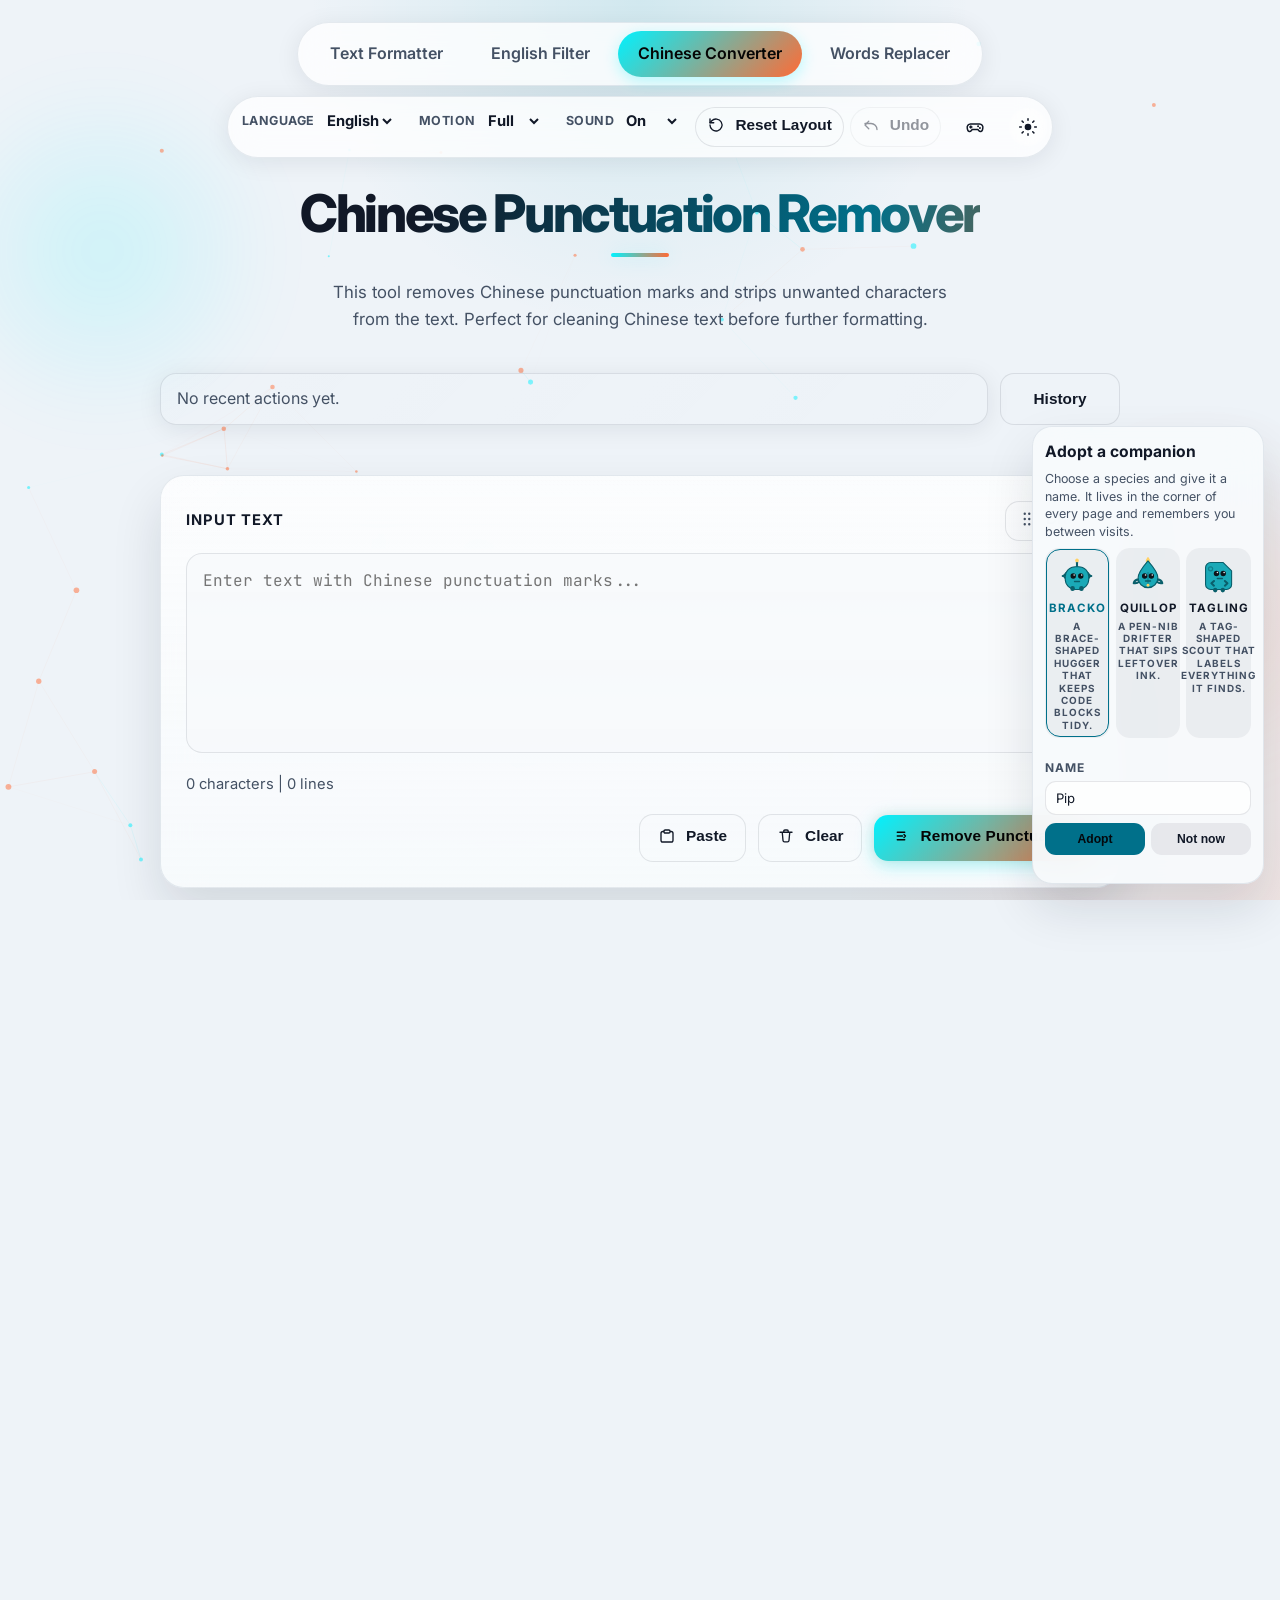
==== commit c0293a36: "Update broad game suite, i18n/pages, and dev tools" ====
--- a/chinese_punctuation.html
+++ b/chinese_punctuation.html
@@ -30,15 +30,15 @@
     <link rel="preconnect" href="https://fonts.googleapis.com">
     <link rel="preconnect" href="https://fonts.gstatic.com" crossorigin>
     <link href="https://fonts.googleapis.com/css2?family=Inter:wght@400;500;600;700;800&family=JetBrains+Mono:wght@400;500&display=swap" rel="stylesheet">
-    <link rel="stylesheet" href="assets/styles/base.css?v=72">
-    <link rel="stylesheet" href="assets/styles/games.css?v=72">
-    <link rel="stylesheet" href="assets/styles/game-presentation.css?v=72">
-    <link rel="stylesheet" href="assets/styles/love-deepspace-release.css?v=72">
-    <link rel="stylesheet" href="assets/styles/love-deepspace-starpath.css?v=72">
-    <link rel="stylesheet" href="assets/styles/love-deepspace-mosaic.css?v=72">
-    <link rel="stylesheet" href="assets/styles/love-deepspace-bouquet.css?v=72">
-    <link rel="stylesheet" href="assets/styles/love-deepspace-expedition.css?v=72">
-    <link rel="stylesheet" href="assets/styles/pet.css?v=72">
+    <link rel="stylesheet" href="assets/styles/base.css?v=73">
+    <link rel="stylesheet" href="assets/styles/games.css?v=73">
+    <link rel="stylesheet" href="assets/styles/game-presentation.css?v=73">
+    <link rel="stylesheet" href="assets/styles/love-deepspace-release.css?v=73">
+    <link rel="stylesheet" href="assets/styles/love-deepspace-starpath.css?v=73">
+    <link rel="stylesheet" href="assets/styles/love-deepspace-mosaic.css?v=73">
+    <link rel="stylesheet" href="assets/styles/love-deepspace-bouquet.css?v=73">
+    <link rel="stylesheet" href="assets/styles/love-deepspace-expedition.css?v=73">
+    <link rel="stylesheet" href="assets/styles/pet.css?v=73">
 </head>
 <body>
     <div class="topbar" role="banner">
@@ -1576,131 +1576,131 @@
         </div>
     </div>
 
-    <script src="assets/app/i18n.js?v=72"></script>
-    <script src="assets/app/core.js?v=72"></script>
-    <script src="assets/app/tools.js?v=72"></script>
-    <script src="assets/app/pet-data.js?v=72"></script>
-    <script src="assets/app/pet-state.js?v=72"></script>
-    <script src="assets/app/pet-life.js?v=72"></script>
-    <script src="assets/app/pet-art.js?v=72"></script>
-    <script src="assets/app/pet-dom.js?v=72"></script>
-    <script src="assets/app/pet-render.js?v=72"></script>
-    <script src="assets/app/pet-games.js?v=72"></script>
-    <script src="assets/app/pet.js?v=72"></script>
-    <script src="assets/app/game-campaign.js?v=72"></script>
-    <script src="assets/app/game-fx.js?v=72"></script>
-    <script src="assets/app/game-art.js?v=72"></script>
-    <script src="assets/app/game-world.js?v=72"></script>
-    <script src="assets/app/game-presentation.js?v=72"></script>
-    <script src="assets/app/game-registry.js?v=72"></script>
-    <script src="assets/app/game-elements-core.js?v=72"></script>
-    <script src="assets/app/game-elements.js?v=72"></script>
-    <script src="assets/app/game-typing.js?v=72"></script>
-    <script src="assets/app/game-memory.js?v=72"></script>
-    <script src="assets/app/game-2048.js?v=72"></script>
-    <script src="assets/app/game-reflex.js?v=72"></script>
-    <script src="assets/app/game-caret-dash.js?v=72"></script>
-    <script src="assets/app/game-spot-diff.js?v=72"></script>
-    <script src="assets/app/game-plumber.js?v=72"></script>
-    <script src="assets/app/game-stack.js?v=72"></script>
-    <script src="assets/app/game-color-code.js?v=72"></script>
-    <script src="assets/app/game-breakout.js?v=72"></script>
-    <script src="assets/app/game-ember-dice.js?v=72"></script>
-    <script src="assets/app/game-snake.js?v=72"></script>
-    <script src="assets/app/game-lights.js?v=72"></script>
-    <script src="assets/app/game-mines.js?v=72"></script>
-    <script src="assets/app/game-gomoku.js?v=72"></script>
-    <script src="assets/app/game-traffic.js?v=72"></script>
-    <script src="assets/app/game-vault.js?v=72"></script>
-    <script src="assets/app/game-glyph-blocks.js?v=72"></script>
-    <script src="assets/app/game-ink-cascade.js?v=72"></script>
-    <script src="assets/app/game-ink-beat.js?v=72"></script>
-    <script src="assets/app/game-bubble-ink.js?v=72"></script>
-    <script src="assets/app/game-glyph-echo.js?v=72"></script>
-    <script src="assets/app/game-ink-slash.js?v=72"></script>
-    <script src="assets/app/game-peg-splash.js?v=72"></script>
-    <script src="assets/app/game-glyph-raid.js?v=72"></script>
-    <script src="assets/app/game-glyph-leap.js?v=72"></script>
-    <script src="assets/app/game-aurora-flow.js?v=72"></script>
-    <script src="assets/app/game-comet-golf.js?v=72"></script>
-    <script src="assets/app/game-prism-path.js?v=72"></script>
-    <script src="assets/app/game-starfall.js?v=72"></script>
-    <script src="assets/app/game-ink-sort.js?v=72"></script>
-    <script src="assets/app/game-glyph-crossing.js?v=72"></script>
-    <script src="assets/app/game-glyph-pusher.js?v=72"></script>
-    <script src="assets/app/game-glyph-net.js?v=72"></script>
-    <script src="assets/app/game-glyph-sketch.js?v=72"></script>
-    <script src="assets/app/game-glyph-fifteen.js?v=72"></script>
-    <script src="assets/app/game-glyph-sudoku.js?v=72"></script>
-    <script src="assets/app/game-glyph-reversi.js?v=72"></script>
-    <script src="assets/app/game-glyph-glide.js?v=72"></script>
-    <script src="assets/app/game-glyph-four.js?v=72"></script>
-    <script src="assets/app/game-ember-sticks.js?v=72"></script>
-    <script src="assets/app/game-kalah-row.js?v=72"></script>
-    <script src="assets/app/game-blackjack.js?v=72"></script>
-    <script src="assets/app/game-roof-garden.js?v=72"></script>
-    <script src="assets/app/game-republic-quiz.js?v=72"></script>
-    <script src="assets/app/game-glyph-dots.js?v=72"></script>
-        <script src="assets/app/game-glyph-fleet.js?v=72"></script>
-    <script src="assets/app/game-glyph-tower.js?v=72"></script>
-    <script src="assets/app/game-rooftop-radio.js?v=72"></script>
-    <script src="assets/app/game-clockwork-dispatch.js?v=72"></script>
-    <script src="assets/app/game-dream-orchestra.js?v=72"></script>
-    <script src="assets/app/game-echo-cartographer.js?v=72"></script>
-    <script src="assets/app/game-ember-delve.js?v=72"></script>
-    <script src="assets/app/game-lantern-heist.js?v=72"></script>
-    <script src="assets/app/game-moon-market.js?v=72"></script>
-    <script src="assets/app/game-neon-drift.js?v=72"></script>
-    <script src="assets/app/game-whisper-deck.js?v=72"></script>
-    <script src="assets/app/game-circuit-scribe.js?v=72"></script>
-    <script src="assets/app/game-glyph-bastion.js?v=72"></script>
-    <script src="assets/app/game-lantern-fishing.js?v=72"></script>
-    <script src="assets/app/game-loopwright.js?v=72"></script>
-    <script src="assets/app/game-coral-architect.js?v=72"></script>
-    <script src="assets/app/game-archive-escape.js?v=72"></script>
-    <script src="assets/app/game-pocket-detective.js?v=72"></script>
-    <script src="assets/app/game-shadow-fold.js?v=72"></script>
-    <script src="assets/app/game-microbe-lab.js?v=72"></script>
-    <script src="assets/app/game-paper-bridge.js?v=72"></script>
-    <script src="assets/app/game-weather-loom.js?v=72"></script>
-    <script src="assets/app/game-blind-sculptor.js?v=72"></script>
-    <script src="assets/app/game-courtroom-of-animals.js?v=72"></script>
-    <script src="assets/app/game-gravity-badminton.js?v=72"></script>
-    <script src="assets/app/game-kitchen-relay.js?v=72"></script>
-    <script src="assets/app/game-morse-rescue.js?v=72"></script>
-    <script src="assets/app/game-rule-thieves.js?v=72"></script>
-    <script src="assets/app/game-tiny-wrestlers.js?v=72"></script>
-    <script src="assets/app/game-auction-dungeon.js?v=72"></script>
-    <script src="assets/app/game-counterfeit-museum.js?v=72"></script>
-    <script src="assets/app/game-crosswind-kites.js?v=72"></script>
-    <script src="assets/app/game-paradox-post.js?v=72"></script>
-    <script src="assets/app/game-pocket-photographer.js?v=72"></script>
-    <script src="assets/app/game-switchboard-duo.js?v=72"></script>
-    <script src="assets/app/game-tether-salvage.js?v=72"></script>
-    <script src="assets/app/game-tiny-blacksmith.js?v=72"></script>
-    <script src="assets/app/game-whale-parliament.js?v=72"></script>
-    <script src="assets/app/game-borrowed-bodies.js?v=72"></script>
-    <script src="assets/app/game-deep-freeze.js?v=72"></script>
-    <script src="assets/app/game-shadow-puppeteer.js?v=72"></script>
-    <script src="assets/app/game-one-minute-mayor.js?v=72"></script>
-    <script src="assets/app/game-lost-language.js?v=72"></script>
-    <script src="assets/app/game-ocean-archaeologist.js?v=72"></script>
-    <script src="assets/app/game-pinball-courier.js?v=72"></script>
-    <script src="assets/app/game-tea-house.js?v=72"></script>
-    <script src="assets/app/love-deepspace-combat.js?v=72"></script>
-    <script src="assets/app/love-deepspace-home.js?v=72"></script>
-    <script src="assets/app/love-deepspace-release.js?v=72"></script>
-    <script src="assets/app/love-deepspace-starpath.js?v=72"></script>
-    <script src="assets/app/love-deepspace-mosaic.js?v=72"></script>
-    <script src="assets/app/love-deepspace-bouquet.js?v=72"></script>
-    <script src="assets/app/love-deepspace-expedition.js?v=72"></script>
-    <script src="assets/app/love-deepspace-dates.js?v=72"></script>
-    <script src="assets/app/game-love-deepspace.js?v=72"></script>
-    <script src="assets/app/game-hue-hunter.js?v=72"></script>
-    <script src="assets/app/game-snapshot-sleuth.js?v=72"></script>
-    <script src="assets/app/game-double-take.js?v=72"></script>
-    <script src="assets/app/game-item-quest.js?v=72"></script>
-<script src="assets/app/game-guide.js?v=72"></script>
-    <script src="assets/app/main.js?v=72"></script>
+    <script src="assets/app/i18n.js?v=73"></script>
+    <script src="assets/app/core.js?v=73"></script>
+    <script src="assets/app/tools.js?v=73"></script>
+    <script src="assets/app/pet-data.js?v=73"></script>
+    <script src="assets/app/pet-state.js?v=73"></script>
+    <script src="assets/app/pet-life.js?v=73"></script>
+    <script src="assets/app/pet-art.js?v=73"></script>
+    <script src="assets/app/pet-dom.js?v=73"></script>
+    <script src="assets/app/pet-render.js?v=73"></script>
+    <script src="assets/app/pet-games.js?v=73"></script>
+    <script src="assets/app/pet.js?v=73"></script>
+    <script src="assets/app/game-campaign.js?v=73"></script>
+    <script src="assets/app/game-fx.js?v=73"></script>
+    <script src="assets/app/game-art.js?v=73"></script>
+    <script src="assets/app/game-world.js?v=73"></script>
+    <script src="assets/app/game-presentation.js?v=73"></script>
+    <script src="assets/app/game-registry.js?v=73"></script>
+    <script src="assets/app/game-elements-core.js?v=73"></script>
+    <script src="assets/app/game-elements.js?v=73"></script>
+    <script src="assets/app/game-typing.js?v=73"></script>
+    <script src="assets/app/game-memory.js?v=73"></script>
+    <script src="assets/app/game-2048.js?v=73"></script>
+    <script src="assets/app/game-reflex.js?v=73"></script>
+    <script src="assets/app/game-caret-dash.js?v=73"></script>
+    <script src="assets/app/game-spot-diff.js?v=73"></script>
+    <script src="assets/app/game-plumber.js?v=73"></script>
+    <script src="assets/app/game-stack.js?v=73"></script>
+    <script src="assets/app/game-color-code.js?v=73"></script>
+    <script src="assets/app/game-breakout.js?v=73"></script>
+    <script src="assets/app/game-ember-dice.js?v=73"></script>
+    <script src="assets/app/game-snake.js?v=73"></script>
+    <script src="assets/app/game-lights.js?v=73"></script>
+    <script src="assets/app/game-mines.js?v=73"></script>
+    <script src="assets/app/game-gomoku.js?v=73"></script>
+    <script src="assets/app/game-traffic.js?v=73"></script>
+    <script src="assets/app/game-vault.js?v=73"></script>
+    <script src="assets/app/game-glyph-blocks.js?v=73"></script>
+    <script src="assets/app/game-ink-cascade.js?v=73"></script>
+    <script src="assets/app/game-ink-beat.js?v=73"></script>
+    <script src="assets/app/game-bubble-ink.js?v=73"></script>
+    <script src="assets/app/game-glyph-echo.js?v=73"></script>
+    <script src="assets/app/game-ink-slash.js?v=73"></script>
+    <script src="assets/app/game-peg-splash.js?v=73"></script>
+    <script src="assets/app/game-glyph-raid.js?v=73"></script>
+    <script src="assets/app/game-glyph-leap.js?v=73"></script>
+    <script src="assets/app/game-aurora-flow.js?v=73"></script>
+    <script src="assets/app/game-comet-golf.js?v=73"></script>
+    <script src="assets/app/game-prism-path.js?v=73"></script>
+    <script src="assets/app/game-starfall.js?v=73"></script>
+    <script src="assets/app/game-ink-sort.js?v=73"></script>
+    <script src="assets/app/game-glyph-crossing.js?v=73"></script>
+    <script src="assets/app/game-glyph-pusher.js?v=73"></script>
+    <script src="assets/app/game-glyph-net.js?v=73"></script>
+    <script src="assets/app/game-glyph-sketch.js?v=73"></script>
+    <script src="assets/app/game-glyph-fifteen.js?v=73"></script>
+    <script src="assets/app/game-glyph-sudoku.js?v=73"></script>
+    <script src="assets/app/game-glyph-reversi.js?v=73"></script>
+    <script src="assets/app/game-glyph-glide.js?v=73"></script>
+    <script src="assets/app/game-glyph-four.js?v=73"></script>
+    <script src="assets/app/game-ember-sticks.js?v=73"></script>
+    <script src="assets/app/game-kalah-row.js?v=73"></script>
+    <script src="assets/app/game-blackjack.js?v=73"></script>
+    <script src="assets/app/game-roof-garden.js?v=73"></script>
+    <script src="assets/app/game-republic-quiz.js?v=73"></script>
+    <script src="assets/app/game-glyph-dots.js?v=73"></script>
+        <script src="assets/app/game-glyph-fleet.js?v=73"></script>
+    <script src="assets/app/game-glyph-tower.js?v=73"></script>
+    <script src="assets/app/game-rooftop-radio.js?v=73"></script>
+    <script src="assets/app/game-clockwork-dispatch.js?v=73"></script>
+    <script src="assets/app/game-dream-orchestra.js?v=73"></script>
+    <script src="assets/app/game-echo-cartographer.js?v=73"></script>
+    <script src="assets/app/game-ember-delve.js?v=73"></script>
+    <script src="assets/app/game-lantern-heist.js?v=73"></script>
+    <script src="assets/app/game-moon-market.js?v=73"></script>
+    <script src="assets/app/game-neon-drift.js?v=73"></script>
+    <script src="assets/app/game-whisper-deck.js?v=73"></script>
+    <script src="assets/app/game-circuit-scribe.js?v=73"></script>
+    <script src="assets/app/game-glyph-bastion.js?v=73"></script>
+    <script src="assets/app/game-lantern-fishing.js?v=73"></script>
+    <script src="assets/app/game-loopwright.js?v=73"></script>
+    <script src="assets/app/game-coral-architect.js?v=73"></script>
+    <script src="assets/app/game-archive-escape.js?v=73"></script>
+    <script src="assets/app/game-pocket-detective.js?v=73"></script>
+    <script src="assets/app/game-shadow-fold.js?v=73"></script>
+    <script src="assets/app/game-microbe-lab.js?v=73"></script>
+    <script src="assets/app/game-paper-bridge.js?v=73"></script>
+    <script src="assets/app/game-weather-loom.js?v=73"></script>
+    <script src="assets/app/game-blind-sculptor.js?v=73"></script>
+    <script src="assets/app/game-courtroom-of-animals.js?v=73"></script>
+    <script src="assets/app/game-gravity-badminton.js?v=73"></script>
+    <script src="assets/app/game-kitchen-relay.js?v=73"></script>
+    <script src="assets/app/game-morse-rescue.js?v=73"></script>
+    <script src="assets/app/game-rule-thieves.js?v=73"></script>
+    <script src="assets/app/game-tiny-wrestlers.js?v=73"></script>
+    <script src="assets/app/game-auction-dungeon.js?v=73"></script>
+    <script src="assets/app/game-counterfeit-museum.js?v=73"></script>
+    <script src="assets/app/game-crosswind-kites.js?v=73"></script>
+    <script src="assets/app/game-paradox-post.js?v=73"></script>
+    <script src="assets/app/game-pocket-photographer.js?v=73"></script>
+    <script src="assets/app/game-switchboard-duo.js?v=73"></script>
+    <script src="assets/app/game-tether-salvage.js?v=73"></script>
+    <script src="assets/app/game-tiny-blacksmith.js?v=73"></script>
+    <script src="assets/app/game-whale-parliament.js?v=73"></script>
+    <script src="assets/app/game-borrowed-bodies.js?v=73"></script>
+    <script src="assets/app/game-deep-freeze.js?v=73"></script>
+    <script src="assets/app/game-shadow-puppeteer.js?v=73"></script>
+    <script src="assets/app/game-one-minute-mayor.js?v=73"></script>
+    <script src="assets/app/game-lost-language.js?v=73"></script>
+    <script src="assets/app/game-ocean-archaeologist.js?v=73"></script>
+    <script src="assets/app/game-pinball-courier.js?v=73"></script>
+    <script src="assets/app/game-tea-house.js?v=73"></script>
+    <script src="assets/app/love-deepspace-combat.js?v=73"></script>
+    <script src="assets/app/love-deepspace-home.js?v=73"></script>
+    <script src="assets/app/love-deepspace-release.js?v=73"></script>
+    <script src="assets/app/love-deepspace-starpath.js?v=73"></script>
+    <script src="assets/app/love-deepspace-mosaic.js?v=73"></script>
+    <script src="assets/app/love-deepspace-bouquet.js?v=73"></script>
+    <script src="assets/app/love-deepspace-expedition.js?v=73"></script>
+    <script src="assets/app/love-deepspace-dates.js?v=73"></script>
+    <script src="assets/app/game-love-deepspace.js?v=73"></script>
+    <script src="assets/app/game-hue-hunter.js?v=73"></script>
+    <script src="assets/app/game-snapshot-sleuth.js?v=73"></script>
+    <script src="assets/app/game-double-take.js?v=73"></script>
+    <script src="assets/app/game-item-quest.js?v=73"></script>
+<script src="assets/app/game-guide.js?v=73"></script>
+    <script src="assets/app/main.js?v=73"></script>
 </body>
 </html>
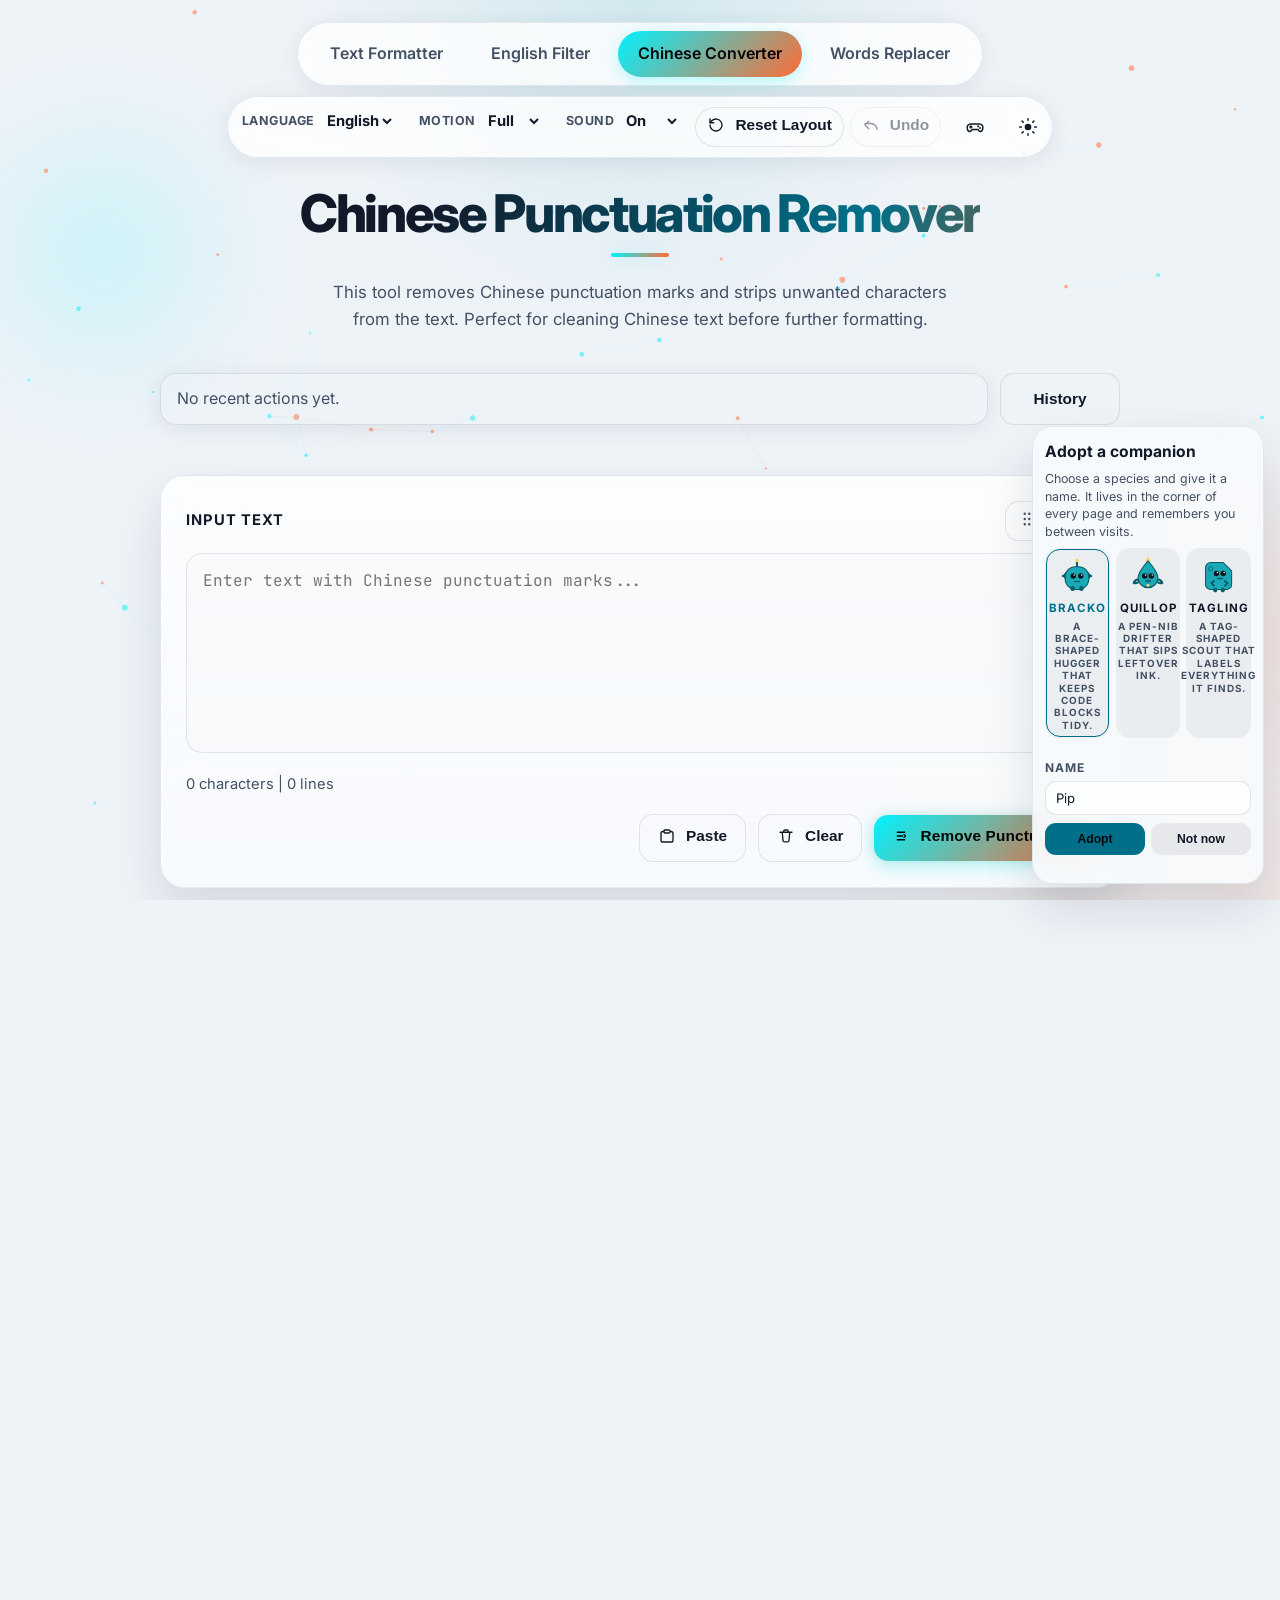
==== commit 9a205c7d: "Extend campaign ladders to twenty-four levels across the drawer Finish the 24-board ladders (bastion" ====
--- a/chinese_punctuation.html
+++ b/chinese_punctuation.html
@@ -30,15 +30,15 @@
     <link rel="preconnect" href="https://fonts.googleapis.com">
     <link rel="preconnect" href="https://fonts.gstatic.com" crossorigin>
     <link href="https://fonts.googleapis.com/css2?family=Inter:wght@400;500;600;700;800&family=JetBrains+Mono:wght@400;500&display=swap" rel="stylesheet">
-    <link rel="stylesheet" href="assets/styles/base.css?v=73">
-    <link rel="stylesheet" href="assets/styles/games.css?v=73">
-    <link rel="stylesheet" href="assets/styles/game-presentation.css?v=73">
-    <link rel="stylesheet" href="assets/styles/love-deepspace-release.css?v=73">
-    <link rel="stylesheet" href="assets/styles/love-deepspace-starpath.css?v=73">
-    <link rel="stylesheet" href="assets/styles/love-deepspace-mosaic.css?v=73">
-    <link rel="stylesheet" href="assets/styles/love-deepspace-bouquet.css?v=73">
-    <link rel="stylesheet" href="assets/styles/love-deepspace-expedition.css?v=73">
-    <link rel="stylesheet" href="assets/styles/pet.css?v=73">
+    <link rel="stylesheet" href="assets/styles/base.css?v=74">
+    <link rel="stylesheet" href="assets/styles/games.css?v=74">
+    <link rel="stylesheet" href="assets/styles/game-presentation.css?v=74">
+    <link rel="stylesheet" href="assets/styles/love-deepspace-release.css?v=74">
+    <link rel="stylesheet" href="assets/styles/love-deepspace-starpath.css?v=74">
+    <link rel="stylesheet" href="assets/styles/love-deepspace-mosaic.css?v=74">
+    <link rel="stylesheet" href="assets/styles/love-deepspace-bouquet.css?v=74">
+    <link rel="stylesheet" href="assets/styles/love-deepspace-expedition.css?v=74">
+    <link rel="stylesheet" href="assets/styles/pet.css?v=74">
 </head>
 <body>
     <div class="topbar" role="banner">
@@ -1576,131 +1576,131 @@
         </div>
     </div>
 
-    <script src="assets/app/i18n.js?v=73"></script>
-    <script src="assets/app/core.js?v=73"></script>
-    <script src="assets/app/tools.js?v=73"></script>
-    <script src="assets/app/pet-data.js?v=73"></script>
-    <script src="assets/app/pet-state.js?v=73"></script>
-    <script src="assets/app/pet-life.js?v=73"></script>
-    <script src="assets/app/pet-art.js?v=73"></script>
-    <script src="assets/app/pet-dom.js?v=73"></script>
-    <script src="assets/app/pet-render.js?v=73"></script>
-    <script src="assets/app/pet-games.js?v=73"></script>
-    <script src="assets/app/pet.js?v=73"></script>
-    <script src="assets/app/game-campaign.js?v=73"></script>
-    <script src="assets/app/game-fx.js?v=73"></script>
-    <script src="assets/app/game-art.js?v=73"></script>
-    <script src="assets/app/game-world.js?v=73"></script>
-    <script src="assets/app/game-presentation.js?v=73"></script>
-    <script src="assets/app/game-registry.js?v=73"></script>
-    <script src="assets/app/game-elements-core.js?v=73"></script>
-    <script src="assets/app/game-elements.js?v=73"></script>
-    <script src="assets/app/game-typing.js?v=73"></script>
-    <script src="assets/app/game-memory.js?v=73"></script>
-    <script src="assets/app/game-2048.js?v=73"></script>
-    <script src="assets/app/game-reflex.js?v=73"></script>
-    <script src="assets/app/game-caret-dash.js?v=73"></script>
-    <script src="assets/app/game-spot-diff.js?v=73"></script>
-    <script src="assets/app/game-plumber.js?v=73"></script>
-    <script src="assets/app/game-stack.js?v=73"></script>
-    <script src="assets/app/game-color-code.js?v=73"></script>
-    <script src="assets/app/game-breakout.js?v=73"></script>
-    <script src="assets/app/game-ember-dice.js?v=73"></script>
-    <script src="assets/app/game-snake.js?v=73"></script>
-    <script src="assets/app/game-lights.js?v=73"></script>
-    <script src="assets/app/game-mines.js?v=73"></script>
-    <script src="assets/app/game-gomoku.js?v=73"></script>
-    <script src="assets/app/game-traffic.js?v=73"></script>
-    <script src="assets/app/game-vault.js?v=73"></script>
-    <script src="assets/app/game-glyph-blocks.js?v=73"></script>
-    <script src="assets/app/game-ink-cascade.js?v=73"></script>
-    <script src="assets/app/game-ink-beat.js?v=73"></script>
-    <script src="assets/app/game-bubble-ink.js?v=73"></script>
-    <script src="assets/app/game-glyph-echo.js?v=73"></script>
-    <script src="assets/app/game-ink-slash.js?v=73"></script>
-    <script src="assets/app/game-peg-splash.js?v=73"></script>
-    <script src="assets/app/game-glyph-raid.js?v=73"></script>
-    <script src="assets/app/game-glyph-leap.js?v=73"></script>
-    <script src="assets/app/game-aurora-flow.js?v=73"></script>
-    <script src="assets/app/game-comet-golf.js?v=73"></script>
-    <script src="assets/app/game-prism-path.js?v=73"></script>
-    <script src="assets/app/game-starfall.js?v=73"></script>
-    <script src="assets/app/game-ink-sort.js?v=73"></script>
-    <script src="assets/app/game-glyph-crossing.js?v=73"></script>
-    <script src="assets/app/game-glyph-pusher.js?v=73"></script>
-    <script src="assets/app/game-glyph-net.js?v=73"></script>
-    <script src="assets/app/game-glyph-sketch.js?v=73"></script>
-    <script src="assets/app/game-glyph-fifteen.js?v=73"></script>
-    <script src="assets/app/game-glyph-sudoku.js?v=73"></script>
-    <script src="assets/app/game-glyph-reversi.js?v=73"></script>
-    <script src="assets/app/game-glyph-glide.js?v=73"></script>
-    <script src="assets/app/game-glyph-four.js?v=73"></script>
-    <script src="assets/app/game-ember-sticks.js?v=73"></script>
-    <script src="assets/app/game-kalah-row.js?v=73"></script>
-    <script src="assets/app/game-blackjack.js?v=73"></script>
-    <script src="assets/app/game-roof-garden.js?v=73"></script>
-    <script src="assets/app/game-republic-quiz.js?v=73"></script>
-    <script src="assets/app/game-glyph-dots.js?v=73"></script>
-        <script src="assets/app/game-glyph-fleet.js?v=73"></script>
-    <script src="assets/app/game-glyph-tower.js?v=73"></script>
-    <script src="assets/app/game-rooftop-radio.js?v=73"></script>
-    <script src="assets/app/game-clockwork-dispatch.js?v=73"></script>
-    <script src="assets/app/game-dream-orchestra.js?v=73"></script>
-    <script src="assets/app/game-echo-cartographer.js?v=73"></script>
-    <script src="assets/app/game-ember-delve.js?v=73"></script>
-    <script src="assets/app/game-lantern-heist.js?v=73"></script>
-    <script src="assets/app/game-moon-market.js?v=73"></script>
-    <script src="assets/app/game-neon-drift.js?v=73"></script>
-    <script src="assets/app/game-whisper-deck.js?v=73"></script>
-    <script src="assets/app/game-circuit-scribe.js?v=73"></script>
-    <script src="assets/app/game-glyph-bastion.js?v=73"></script>
-    <script src="assets/app/game-lantern-fishing.js?v=73"></script>
-    <script src="assets/app/game-loopwright.js?v=73"></script>
-    <script src="assets/app/game-coral-architect.js?v=73"></script>
-    <script src="assets/app/game-archive-escape.js?v=73"></script>
-    <script src="assets/app/game-pocket-detective.js?v=73"></script>
-    <script src="assets/app/game-shadow-fold.js?v=73"></script>
-    <script src="assets/app/game-microbe-lab.js?v=73"></script>
-    <script src="assets/app/game-paper-bridge.js?v=73"></script>
-    <script src="assets/app/game-weather-loom.js?v=73"></script>
-    <script src="assets/app/game-blind-sculptor.js?v=73"></script>
-    <script src="assets/app/game-courtroom-of-animals.js?v=73"></script>
-    <script src="assets/app/game-gravity-badminton.js?v=73"></script>
-    <script src="assets/app/game-kitchen-relay.js?v=73"></script>
-    <script src="assets/app/game-morse-rescue.js?v=73"></script>
-    <script src="assets/app/game-rule-thieves.js?v=73"></script>
-    <script src="assets/app/game-tiny-wrestlers.js?v=73"></script>
-    <script src="assets/app/game-auction-dungeon.js?v=73"></script>
-    <script src="assets/app/game-counterfeit-museum.js?v=73"></script>
-    <script src="assets/app/game-crosswind-kites.js?v=73"></script>
-    <script src="assets/app/game-paradox-post.js?v=73"></script>
-    <script src="assets/app/game-pocket-photographer.js?v=73"></script>
-    <script src="assets/app/game-switchboard-duo.js?v=73"></script>
-    <script src="assets/app/game-tether-salvage.js?v=73"></script>
-    <script src="assets/app/game-tiny-blacksmith.js?v=73"></script>
-    <script src="assets/app/game-whale-parliament.js?v=73"></script>
-    <script src="assets/app/game-borrowed-bodies.js?v=73"></script>
-    <script src="assets/app/game-deep-freeze.js?v=73"></script>
-    <script src="assets/app/game-shadow-puppeteer.js?v=73"></script>
-    <script src="assets/app/game-one-minute-mayor.js?v=73"></script>
-    <script src="assets/app/game-lost-language.js?v=73"></script>
-    <script src="assets/app/game-ocean-archaeologist.js?v=73"></script>
-    <script src="assets/app/game-pinball-courier.js?v=73"></script>
-    <script src="assets/app/game-tea-house.js?v=73"></script>
-    <script src="assets/app/love-deepspace-combat.js?v=73"></script>
-    <script src="assets/app/love-deepspace-home.js?v=73"></script>
-    <script src="assets/app/love-deepspace-release.js?v=73"></script>
-    <script src="assets/app/love-deepspace-starpath.js?v=73"></script>
-    <script src="assets/app/love-deepspace-mosaic.js?v=73"></script>
-    <script src="assets/app/love-deepspace-bouquet.js?v=73"></script>
-    <script src="assets/app/love-deepspace-expedition.js?v=73"></script>
-    <script src="assets/app/love-deepspace-dates.js?v=73"></script>
-    <script src="assets/app/game-love-deepspace.js?v=73"></script>
-    <script src="assets/app/game-hue-hunter.js?v=73"></script>
-    <script src="assets/app/game-snapshot-sleuth.js?v=73"></script>
-    <script src="assets/app/game-double-take.js?v=73"></script>
-    <script src="assets/app/game-item-quest.js?v=73"></script>
-<script src="assets/app/game-guide.js?v=73"></script>
-    <script src="assets/app/main.js?v=73"></script>
+    <script src="assets/app/i18n.js?v=74"></script>
+    <script src="assets/app/core.js?v=74"></script>
+    <script src="assets/app/tools.js?v=74"></script>
+    <script src="assets/app/pet-data.js?v=74"></script>
+    <script src="assets/app/pet-state.js?v=74"></script>
+    <script src="assets/app/pet-life.js?v=74"></script>
+    <script src="assets/app/pet-art.js?v=74"></script>
+    <script src="assets/app/pet-dom.js?v=74"></script>
+    <script src="assets/app/pet-render.js?v=74"></script>
+    <script src="assets/app/pet-games.js?v=74"></script>
+    <script src="assets/app/pet.js?v=74"></script>
+    <script src="assets/app/game-campaign.js?v=74"></script>
+    <script src="assets/app/game-fx.js?v=74"></script>
+    <script src="assets/app/game-art.js?v=74"></script>
+    <script src="assets/app/game-world.js?v=74"></script>
+    <script src="assets/app/game-presentation.js?v=74"></script>
+    <script src="assets/app/game-registry.js?v=74"></script>
+    <script src="assets/app/game-elements-core.js?v=74"></script>
+    <script src="assets/app/game-elements.js?v=74"></script>
+    <script src="assets/app/game-typing.js?v=74"></script>
+    <script src="assets/app/game-memory.js?v=74"></script>
+    <script src="assets/app/game-2048.js?v=74"></script>
+    <script src="assets/app/game-reflex.js?v=74"></script>
+    <script src="assets/app/game-caret-dash.js?v=74"></script>
+    <script src="assets/app/game-spot-diff.js?v=74"></script>
+    <script src="assets/app/game-plumber.js?v=74"></script>
+    <script src="assets/app/game-stack.js?v=74"></script>
+    <script src="assets/app/game-color-code.js?v=74"></script>
+    <script src="assets/app/game-breakout.js?v=74"></script>
+    <script src="assets/app/game-ember-dice.js?v=74"></script>
+    <script src="assets/app/game-snake.js?v=74"></script>
+    <script src="assets/app/game-lights.js?v=74"></script>
+    <script src="assets/app/game-mines.js?v=74"></script>
+    <script src="assets/app/game-gomoku.js?v=74"></script>
+    <script src="assets/app/game-traffic.js?v=74"></script>
+    <script src="assets/app/game-vault.js?v=74"></script>
+    <script src="assets/app/game-glyph-blocks.js?v=74"></script>
+    <script src="assets/app/game-ink-cascade.js?v=74"></script>
+    <script src="assets/app/game-ink-beat.js?v=74"></script>
+    <script src="assets/app/game-bubble-ink.js?v=74"></script>
+    <script src="assets/app/game-glyph-echo.js?v=74"></script>
+    <script src="assets/app/game-ink-slash.js?v=74"></script>
+    <script src="assets/app/game-peg-splash.js?v=74"></script>
+    <script src="assets/app/game-glyph-raid.js?v=74"></script>
+    <script src="assets/app/game-glyph-leap.js?v=74"></script>
+    <script src="assets/app/game-aurora-flow.js?v=74"></script>
+    <script src="assets/app/game-comet-golf.js?v=74"></script>
+    <script src="assets/app/game-prism-path.js?v=74"></script>
+    <script src="assets/app/game-starfall.js?v=74"></script>
+    <script src="assets/app/game-ink-sort.js?v=74"></script>
+    <script src="assets/app/game-glyph-crossing.js?v=74"></script>
+    <script src="assets/app/game-glyph-pusher.js?v=74"></script>
+    <script src="assets/app/game-glyph-net.js?v=74"></script>
+    <script src="assets/app/game-glyph-sketch.js?v=74"></script>
+    <script src="assets/app/game-glyph-fifteen.js?v=74"></script>
+    <script src="assets/app/game-glyph-sudoku.js?v=74"></script>
+    <script src="assets/app/game-glyph-reversi.js?v=74"></script>
+    <script src="assets/app/game-glyph-glide.js?v=74"></script>
+    <script src="assets/app/game-glyph-four.js?v=74"></script>
+    <script src="assets/app/game-ember-sticks.js?v=74"></script>
+    <script src="assets/app/game-kalah-row.js?v=74"></script>
+    <script src="assets/app/game-blackjack.js?v=74"></script>
+    <script src="assets/app/game-roof-garden.js?v=74"></script>
+    <script src="assets/app/game-republic-quiz.js?v=74"></script>
+    <script src="assets/app/game-glyph-dots.js?v=74"></script>
+        <script src="assets/app/game-glyph-fleet.js?v=74"></script>
+    <script src="assets/app/game-glyph-tower.js?v=74"></script>
+    <script src="assets/app/game-rooftop-radio.js?v=74"></script>
+    <script src="assets/app/game-clockwork-dispatch.js?v=74"></script>
+    <script src="assets/app/game-dream-orchestra.js?v=74"></script>
+    <script src="assets/app/game-echo-cartographer.js?v=74"></script>
+    <script src="assets/app/game-ember-delve.js?v=74"></script>
+    <script src="assets/app/game-lantern-heist.js?v=74"></script>
+    <script src="assets/app/game-moon-market.js?v=74"></script>
+    <script src="assets/app/game-neon-drift.js?v=74"></script>
+    <script src="assets/app/game-whisper-deck.js?v=74"></script>
+    <script src="assets/app/game-circuit-scribe.js?v=74"></script>
+    <script src="assets/app/game-glyph-bastion.js?v=74"></script>
+    <script src="assets/app/game-lantern-fishing.js?v=74"></script>
+    <script src="assets/app/game-loopwright.js?v=74"></script>
+    <script src="assets/app/game-coral-architect.js?v=74"></script>
+    <script src="assets/app/game-archive-escape.js?v=74"></script>
+    <script src="assets/app/game-pocket-detective.js?v=74"></script>
+    <script src="assets/app/game-shadow-fold.js?v=74"></script>
+    <script src="assets/app/game-microbe-lab.js?v=74"></script>
+    <script src="assets/app/game-paper-bridge.js?v=74"></script>
+    <script src="assets/app/game-weather-loom.js?v=74"></script>
+    <script src="assets/app/game-blind-sculptor.js?v=74"></script>
+    <script src="assets/app/game-courtroom-of-animals.js?v=74"></script>
+    <script src="assets/app/game-gravity-badminton.js?v=74"></script>
+    <script src="assets/app/game-kitchen-relay.js?v=74"></script>
+    <script src="assets/app/game-morse-rescue.js?v=74"></script>
+    <script src="assets/app/game-rule-thieves.js?v=74"></script>
+    <script src="assets/app/game-tiny-wrestlers.js?v=74"></script>
+    <script src="assets/app/game-auction-dungeon.js?v=74"></script>
+    <script src="assets/app/game-counterfeit-museum.js?v=74"></script>
+    <script src="assets/app/game-crosswind-kites.js?v=74"></script>
+    <script src="assets/app/game-paradox-post.js?v=74"></script>
+    <script src="assets/app/game-pocket-photographer.js?v=74"></script>
+    <script src="assets/app/game-switchboard-duo.js?v=74"></script>
+    <script src="assets/app/game-tether-salvage.js?v=74"></script>
+    <script src="assets/app/game-tiny-blacksmith.js?v=74"></script>
+    <script src="assets/app/game-whale-parliament.js?v=74"></script>
+    <script src="assets/app/game-borrowed-bodies.js?v=74"></script>
+    <script src="assets/app/game-deep-freeze.js?v=74"></script>
+    <script src="assets/app/game-shadow-puppeteer.js?v=74"></script>
+    <script src="assets/app/game-one-minute-mayor.js?v=74"></script>
+    <script src="assets/app/game-lost-language.js?v=74"></script>
+    <script src="assets/app/game-ocean-archaeologist.js?v=74"></script>
+    <script src="assets/app/game-pinball-courier.js?v=74"></script>
+    <script src="assets/app/game-tea-house.js?v=74"></script>
+    <script src="assets/app/love-deepspace-combat.js?v=74"></script>
+    <script src="assets/app/love-deepspace-home.js?v=74"></script>
+    <script src="assets/app/love-deepspace-release.js?v=74"></script>
+    <script src="assets/app/love-deepspace-starpath.js?v=74"></script>
+    <script src="assets/app/love-deepspace-mosaic.js?v=74"></script>
+    <script src="assets/app/love-deepspace-bouquet.js?v=74"></script>
+    <script src="assets/app/love-deepspace-expedition.js?v=74"></script>
+    <script src="assets/app/love-deepspace-dates.js?v=74"></script>
+    <script src="assets/app/game-love-deepspace.js?v=74"></script>
+    <script src="assets/app/game-hue-hunter.js?v=74"></script>
+    <script src="assets/app/game-snapshot-sleuth.js?v=74"></script>
+    <script src="assets/app/game-double-take.js?v=74"></script>
+    <script src="assets/app/game-item-quest.js?v=74"></script>
+<script src="assets/app/game-guide.js?v=74"></script>
+    <script src="assets/app/main.js?v=74"></script>
 </body>
 </html>
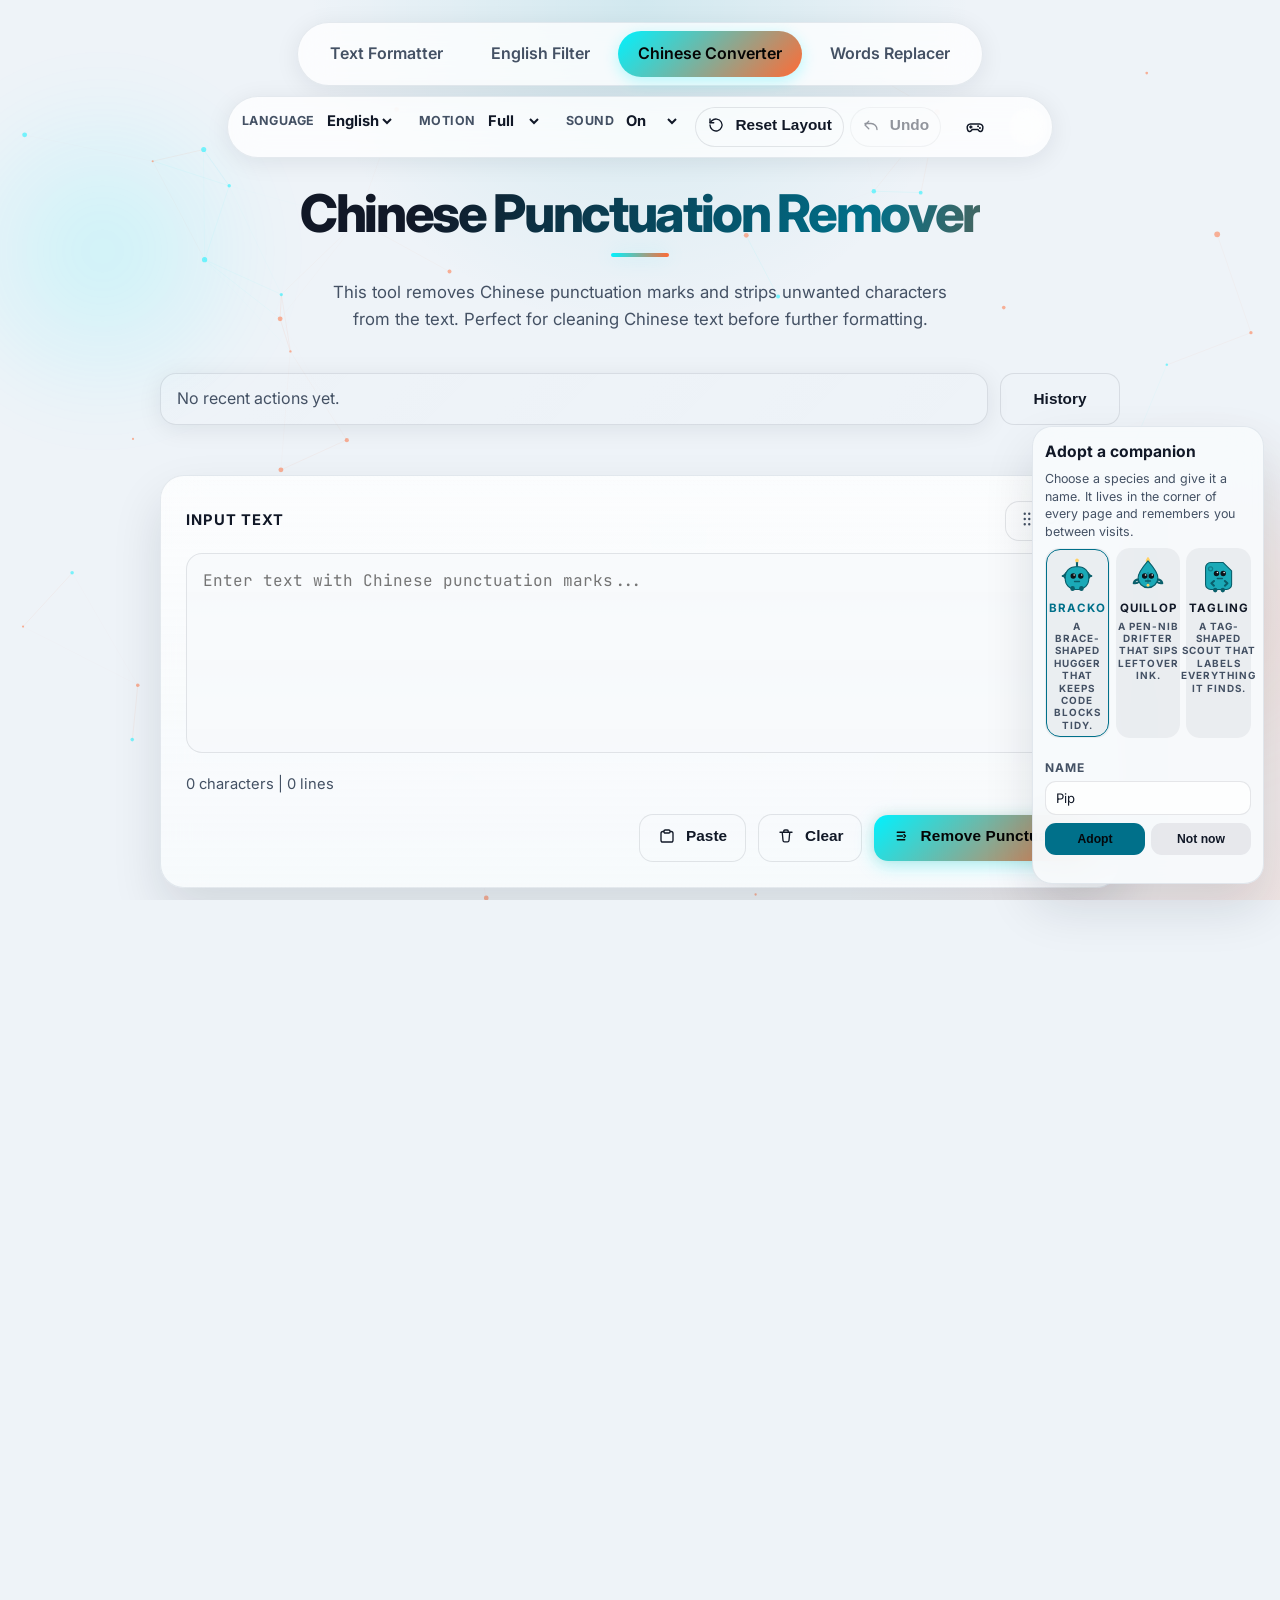
==== commit 4001be70: "Update broad game suite, i18n/pages, and gate-snippets tooling" ====
--- a/chinese_punctuation.html
+++ b/chinese_punctuation.html
@@ -30,15 +30,15 @@
     <link rel="preconnect" href="https://fonts.googleapis.com">
     <link rel="preconnect" href="https://fonts.gstatic.com" crossorigin>
     <link href="https://fonts.googleapis.com/css2?family=Inter:wght@400;500;600;700;800&family=JetBrains+Mono:wght@400;500&display=swap" rel="stylesheet">
-    <link rel="stylesheet" href="assets/styles/base.css?v=74">
-    <link rel="stylesheet" href="assets/styles/games.css?v=74">
-    <link rel="stylesheet" href="assets/styles/game-presentation.css?v=74">
-    <link rel="stylesheet" href="assets/styles/love-deepspace-release.css?v=74">
-    <link rel="stylesheet" href="assets/styles/love-deepspace-starpath.css?v=74">
-    <link rel="stylesheet" href="assets/styles/love-deepspace-mosaic.css?v=74">
-    <link rel="stylesheet" href="assets/styles/love-deepspace-bouquet.css?v=74">
-    <link rel="stylesheet" href="assets/styles/love-deepspace-expedition.css?v=74">
-    <link rel="stylesheet" href="assets/styles/pet.css?v=74">
+    <link rel="stylesheet" href="assets/styles/base.css?v=75">
+    <link rel="stylesheet" href="assets/styles/games.css?v=75">
+    <link rel="stylesheet" href="assets/styles/game-presentation.css?v=75">
+    <link rel="stylesheet" href="assets/styles/love-deepspace-release.css?v=75">
+    <link rel="stylesheet" href="assets/styles/love-deepspace-starpath.css?v=75">
+    <link rel="stylesheet" href="assets/styles/love-deepspace-mosaic.css?v=75">
+    <link rel="stylesheet" href="assets/styles/love-deepspace-bouquet.css?v=75">
+    <link rel="stylesheet" href="assets/styles/love-deepspace-expedition.css?v=75">
+    <link rel="stylesheet" href="assets/styles/pet.css?v=75">
 </head>
 <body>
     <div class="topbar" role="banner">
@@ -1576,131 +1576,131 @@
         </div>
     </div>
 
-    <script src="assets/app/i18n.js?v=74"></script>
-    <script src="assets/app/core.js?v=74"></script>
-    <script src="assets/app/tools.js?v=74"></script>
-    <script src="assets/app/pet-data.js?v=74"></script>
-    <script src="assets/app/pet-state.js?v=74"></script>
-    <script src="assets/app/pet-life.js?v=74"></script>
-    <script src="assets/app/pet-art.js?v=74"></script>
-    <script src="assets/app/pet-dom.js?v=74"></script>
-    <script src="assets/app/pet-render.js?v=74"></script>
-    <script src="assets/app/pet-games.js?v=74"></script>
-    <script src="assets/app/pet.js?v=74"></script>
-    <script src="assets/app/game-campaign.js?v=74"></script>
-    <script src="assets/app/game-fx.js?v=74"></script>
-    <script src="assets/app/game-art.js?v=74"></script>
-    <script src="assets/app/game-world.js?v=74"></script>
-    <script src="assets/app/game-presentation.js?v=74"></script>
-    <script src="assets/app/game-registry.js?v=74"></script>
-    <script src="assets/app/game-elements-core.js?v=74"></script>
-    <script src="assets/app/game-elements.js?v=74"></script>
-    <script src="assets/app/game-typing.js?v=74"></script>
-    <script src="assets/app/game-memory.js?v=74"></script>
-    <script src="assets/app/game-2048.js?v=74"></script>
-    <script src="assets/app/game-reflex.js?v=74"></script>
-    <script src="assets/app/game-caret-dash.js?v=74"></script>
-    <script src="assets/app/game-spot-diff.js?v=74"></script>
-    <script src="assets/app/game-plumber.js?v=74"></script>
-    <script src="assets/app/game-stack.js?v=74"></script>
-    <script src="assets/app/game-color-code.js?v=74"></script>
-    <script src="assets/app/game-breakout.js?v=74"></script>
-    <script src="assets/app/game-ember-dice.js?v=74"></script>
-    <script src="assets/app/game-snake.js?v=74"></script>
-    <script src="assets/app/game-lights.js?v=74"></script>
-    <script src="assets/app/game-mines.js?v=74"></script>
-    <script src="assets/app/game-gomoku.js?v=74"></script>
-    <script src="assets/app/game-traffic.js?v=74"></script>
-    <script src="assets/app/game-vault.js?v=74"></script>
-    <script src="assets/app/game-glyph-blocks.js?v=74"></script>
-    <script src="assets/app/game-ink-cascade.js?v=74"></script>
-    <script src="assets/app/game-ink-beat.js?v=74"></script>
-    <script src="assets/app/game-bubble-ink.js?v=74"></script>
-    <script src="assets/app/game-glyph-echo.js?v=74"></script>
-    <script src="assets/app/game-ink-slash.js?v=74"></script>
-    <script src="assets/app/game-peg-splash.js?v=74"></script>
-    <script src="assets/app/game-glyph-raid.js?v=74"></script>
-    <script src="assets/app/game-glyph-leap.js?v=74"></script>
-    <script src="assets/app/game-aurora-flow.js?v=74"></script>
-    <script src="assets/app/game-comet-golf.js?v=74"></script>
-    <script src="assets/app/game-prism-path.js?v=74"></script>
-    <script src="assets/app/game-starfall.js?v=74"></script>
-    <script src="assets/app/game-ink-sort.js?v=74"></script>
-    <script src="assets/app/game-glyph-crossing.js?v=74"></script>
-    <script src="assets/app/game-glyph-pusher.js?v=74"></script>
-    <script src="assets/app/game-glyph-net.js?v=74"></script>
-    <script src="assets/app/game-glyph-sketch.js?v=74"></script>
-    <script src="assets/app/game-glyph-fifteen.js?v=74"></script>
-    <script src="assets/app/game-glyph-sudoku.js?v=74"></script>
-    <script src="assets/app/game-glyph-reversi.js?v=74"></script>
-    <script src="assets/app/game-glyph-glide.js?v=74"></script>
-    <script src="assets/app/game-glyph-four.js?v=74"></script>
-    <script src="assets/app/game-ember-sticks.js?v=74"></script>
-    <script src="assets/app/game-kalah-row.js?v=74"></script>
-    <script src="assets/app/game-blackjack.js?v=74"></script>
-    <script src="assets/app/game-roof-garden.js?v=74"></script>
-    <script src="assets/app/game-republic-quiz.js?v=74"></script>
-    <script src="assets/app/game-glyph-dots.js?v=74"></script>
-        <script src="assets/app/game-glyph-fleet.js?v=74"></script>
-    <script src="assets/app/game-glyph-tower.js?v=74"></script>
-    <script src="assets/app/game-rooftop-radio.js?v=74"></script>
-    <script src="assets/app/game-clockwork-dispatch.js?v=74"></script>
-    <script src="assets/app/game-dream-orchestra.js?v=74"></script>
-    <script src="assets/app/game-echo-cartographer.js?v=74"></script>
-    <script src="assets/app/game-ember-delve.js?v=74"></script>
-    <script src="assets/app/game-lantern-heist.js?v=74"></script>
-    <script src="assets/app/game-moon-market.js?v=74"></script>
-    <script src="assets/app/game-neon-drift.js?v=74"></script>
-    <script src="assets/app/game-whisper-deck.js?v=74"></script>
-    <script src="assets/app/game-circuit-scribe.js?v=74"></script>
-    <script src="assets/app/game-glyph-bastion.js?v=74"></script>
-    <script src="assets/app/game-lantern-fishing.js?v=74"></script>
-    <script src="assets/app/game-loopwright.js?v=74"></script>
-    <script src="assets/app/game-coral-architect.js?v=74"></script>
-    <script src="assets/app/game-archive-escape.js?v=74"></script>
-    <script src="assets/app/game-pocket-detective.js?v=74"></script>
-    <script src="assets/app/game-shadow-fold.js?v=74"></script>
-    <script src="assets/app/game-microbe-lab.js?v=74"></script>
-    <script src="assets/app/game-paper-bridge.js?v=74"></script>
-    <script src="assets/app/game-weather-loom.js?v=74"></script>
-    <script src="assets/app/game-blind-sculptor.js?v=74"></script>
-    <script src="assets/app/game-courtroom-of-animals.js?v=74"></script>
-    <script src="assets/app/game-gravity-badminton.js?v=74"></script>
-    <script src="assets/app/game-kitchen-relay.js?v=74"></script>
-    <script src="assets/app/game-morse-rescue.js?v=74"></script>
-    <script src="assets/app/game-rule-thieves.js?v=74"></script>
-    <script src="assets/app/game-tiny-wrestlers.js?v=74"></script>
-    <script src="assets/app/game-auction-dungeon.js?v=74"></script>
-    <script src="assets/app/game-counterfeit-museum.js?v=74"></script>
-    <script src="assets/app/game-crosswind-kites.js?v=74"></script>
-    <script src="assets/app/game-paradox-post.js?v=74"></script>
-    <script src="assets/app/game-pocket-photographer.js?v=74"></script>
-    <script src="assets/app/game-switchboard-duo.js?v=74"></script>
-    <script src="assets/app/game-tether-salvage.js?v=74"></script>
-    <script src="assets/app/game-tiny-blacksmith.js?v=74"></script>
-    <script src="assets/app/game-whale-parliament.js?v=74"></script>
-    <script src="assets/app/game-borrowed-bodies.js?v=74"></script>
-    <script src="assets/app/game-deep-freeze.js?v=74"></script>
-    <script src="assets/app/game-shadow-puppeteer.js?v=74"></script>
-    <script src="assets/app/game-one-minute-mayor.js?v=74"></script>
-    <script src="assets/app/game-lost-language.js?v=74"></script>
-    <script src="assets/app/game-ocean-archaeologist.js?v=74"></script>
-    <script src="assets/app/game-pinball-courier.js?v=74"></script>
-    <script src="assets/app/game-tea-house.js?v=74"></script>
-    <script src="assets/app/love-deepspace-combat.js?v=74"></script>
-    <script src="assets/app/love-deepspace-home.js?v=74"></script>
-    <script src="assets/app/love-deepspace-release.js?v=74"></script>
-    <script src="assets/app/love-deepspace-starpath.js?v=74"></script>
-    <script src="assets/app/love-deepspace-mosaic.js?v=74"></script>
-    <script src="assets/app/love-deepspace-bouquet.js?v=74"></script>
-    <script src="assets/app/love-deepspace-expedition.js?v=74"></script>
-    <script src="assets/app/love-deepspace-dates.js?v=74"></script>
-    <script src="assets/app/game-love-deepspace.js?v=74"></script>
-    <script src="assets/app/game-hue-hunter.js?v=74"></script>
-    <script src="assets/app/game-snapshot-sleuth.js?v=74"></script>
-    <script src="assets/app/game-double-take.js?v=74"></script>
-    <script src="assets/app/game-item-quest.js?v=74"></script>
-<script src="assets/app/game-guide.js?v=74"></script>
-    <script src="assets/app/main.js?v=74"></script>
+    <script src="assets/app/i18n.js?v=75"></script>
+    <script src="assets/app/core.js?v=75"></script>
+    <script src="assets/app/tools.js?v=75"></script>
+    <script src="assets/app/pet-data.js?v=75"></script>
+    <script src="assets/app/pet-state.js?v=75"></script>
+    <script src="assets/app/pet-life.js?v=75"></script>
+    <script src="assets/app/pet-art.js?v=75"></script>
+    <script src="assets/app/pet-dom.js?v=75"></script>
+    <script src="assets/app/pet-render.js?v=75"></script>
+    <script src="assets/app/pet-games.js?v=75"></script>
+    <script src="assets/app/pet.js?v=75"></script>
+    <script src="assets/app/game-campaign.js?v=75"></script>
+    <script src="assets/app/game-fx.js?v=75"></script>
+    <script src="assets/app/game-art.js?v=75"></script>
+    <script src="assets/app/game-world.js?v=75"></script>
+    <script src="assets/app/game-presentation.js?v=75"></script>
+    <script src="assets/app/game-registry.js?v=75"></script>
+    <script src="assets/app/game-elements-core.js?v=75"></script>
+    <script src="assets/app/game-elements.js?v=75"></script>
+    <script src="assets/app/game-typing.js?v=75"></script>
+    <script src="assets/app/game-memory.js?v=75"></script>
+    <script src="assets/app/game-2048.js?v=75"></script>
+    <script src="assets/app/game-reflex.js?v=75"></script>
+    <script src="assets/app/game-caret-dash.js?v=75"></script>
+    <script src="assets/app/game-spot-diff.js?v=75"></script>
+    <script src="assets/app/game-plumber.js?v=75"></script>
+    <script src="assets/app/game-stack.js?v=75"></script>
+    <script src="assets/app/game-color-code.js?v=75"></script>
+    <script src="assets/app/game-breakout.js?v=75"></script>
+    <script src="assets/app/game-ember-dice.js?v=75"></script>
+    <script src="assets/app/game-snake.js?v=75"></script>
+    <script src="assets/app/game-lights.js?v=75"></script>
+    <script src="assets/app/game-mines.js?v=75"></script>
+    <script src="assets/app/game-gomoku.js?v=75"></script>
+    <script src="assets/app/game-traffic.js?v=75"></script>
+    <script src="assets/app/game-vault.js?v=75"></script>
+    <script src="assets/app/game-glyph-blocks.js?v=75"></script>
+    <script src="assets/app/game-ink-cascade.js?v=75"></script>
+    <script src="assets/app/game-ink-beat.js?v=75"></script>
+    <script src="assets/app/game-bubble-ink.js?v=75"></script>
+    <script src="assets/app/game-glyph-echo.js?v=75"></script>
+    <script src="assets/app/game-ink-slash.js?v=75"></script>
+    <script src="assets/app/game-peg-splash.js?v=75"></script>
+    <script src="assets/app/game-glyph-raid.js?v=75"></script>
+    <script src="assets/app/game-glyph-leap.js?v=75"></script>
+    <script src="assets/app/game-aurora-flow.js?v=75"></script>
+    <script src="assets/app/game-comet-golf.js?v=75"></script>
+    <script src="assets/app/game-prism-path.js?v=75"></script>
+    <script src="assets/app/game-starfall.js?v=75"></script>
+    <script src="assets/app/game-ink-sort.js?v=75"></script>
+    <script src="assets/app/game-glyph-crossing.js?v=75"></script>
+    <script src="assets/app/game-glyph-pusher.js?v=75"></script>
+    <script src="assets/app/game-glyph-net.js?v=75"></script>
+    <script src="assets/app/game-glyph-sketch.js?v=75"></script>
+    <script src="assets/app/game-glyph-fifteen.js?v=75"></script>
+    <script src="assets/app/game-glyph-sudoku.js?v=75"></script>
+    <script src="assets/app/game-glyph-reversi.js?v=75"></script>
+    <script src="assets/app/game-glyph-glide.js?v=75"></script>
+    <script src="assets/app/game-glyph-four.js?v=75"></script>
+    <script src="assets/app/game-ember-sticks.js?v=75"></script>
+    <script src="assets/app/game-kalah-row.js?v=75"></script>
+    <script src="assets/app/game-blackjack.js?v=75"></script>
+    <script src="assets/app/game-roof-garden.js?v=75"></script>
+    <script src="assets/app/game-republic-quiz.js?v=75"></script>
+    <script src="assets/app/game-glyph-dots.js?v=75"></script>
+        <script src="assets/app/game-glyph-fleet.js?v=75"></script>
+    <script src="assets/app/game-glyph-tower.js?v=75"></script>
+    <script src="assets/app/game-rooftop-radio.js?v=75"></script>
+    <script src="assets/app/game-clockwork-dispatch.js?v=75"></script>
+    <script src="assets/app/game-dream-orchestra.js?v=75"></script>
+    <script src="assets/app/game-echo-cartographer.js?v=75"></script>
+    <script src="assets/app/game-ember-delve.js?v=75"></script>
+    <script src="assets/app/game-lantern-heist.js?v=75"></script>
+    <script src="assets/app/game-moon-market.js?v=75"></script>
+    <script src="assets/app/game-neon-drift.js?v=75"></script>
+    <script src="assets/app/game-whisper-deck.js?v=75"></script>
+    <script src="assets/app/game-circuit-scribe.js?v=75"></script>
+    <script src="assets/app/game-glyph-bastion.js?v=75"></script>
+    <script src="assets/app/game-lantern-fishing.js?v=75"></script>
+    <script src="assets/app/game-loopwright.js?v=75"></script>
+    <script src="assets/app/game-coral-architect.js?v=75"></script>
+    <script src="assets/app/game-archive-escape.js?v=75"></script>
+    <script src="assets/app/game-pocket-detective.js?v=75"></script>
+    <script src="assets/app/game-shadow-fold.js?v=75"></script>
+    <script src="assets/app/game-microbe-lab.js?v=75"></script>
+    <script src="assets/app/game-paper-bridge.js?v=75"></script>
+    <script src="assets/app/game-weather-loom.js?v=75"></script>
+    <script src="assets/app/game-blind-sculptor.js?v=75"></script>
+    <script src="assets/app/game-courtroom-of-animals.js?v=75"></script>
+    <script src="assets/app/game-gravity-badminton.js?v=75"></script>
+    <script src="assets/app/game-kitchen-relay.js?v=75"></script>
+    <script src="assets/app/game-morse-rescue.js?v=75"></script>
+    <script src="assets/app/game-rule-thieves.js?v=75"></script>
+    <script src="assets/app/game-tiny-wrestlers.js?v=75"></script>
+    <script src="assets/app/game-auction-dungeon.js?v=75"></script>
+    <script src="assets/app/game-counterfeit-museum.js?v=75"></script>
+    <script src="assets/app/game-crosswind-kites.js?v=75"></script>
+    <script src="assets/app/game-paradox-post.js?v=75"></script>
+    <script src="assets/app/game-pocket-photographer.js?v=75"></script>
+    <script src="assets/app/game-switchboard-duo.js?v=75"></script>
+    <script src="assets/app/game-tether-salvage.js?v=75"></script>
+    <script src="assets/app/game-tiny-blacksmith.js?v=75"></script>
+    <script src="assets/app/game-whale-parliament.js?v=75"></script>
+    <script src="assets/app/game-borrowed-bodies.js?v=75"></script>
+    <script src="assets/app/game-deep-freeze.js?v=75"></script>
+    <script src="assets/app/game-shadow-puppeteer.js?v=75"></script>
+    <script src="assets/app/game-one-minute-mayor.js?v=75"></script>
+    <script src="assets/app/game-lost-language.js?v=75"></script>
+    <script src="assets/app/game-ocean-archaeologist.js?v=75"></script>
+    <script src="assets/app/game-pinball-courier.js?v=75"></script>
+    <script src="assets/app/game-tea-house.js?v=75"></script>
+    <script src="assets/app/love-deepspace-combat.js?v=75"></script>
+    <script src="assets/app/love-deepspace-home.js?v=75"></script>
+    <script src="assets/app/love-deepspace-release.js?v=75"></script>
+    <script src="assets/app/love-deepspace-starpath.js?v=75"></script>
+    <script src="assets/app/love-deepspace-mosaic.js?v=75"></script>
+    <script src="assets/app/love-deepspace-bouquet.js?v=75"></script>
+    <script src="assets/app/love-deepspace-expedition.js?v=75"></script>
+    <script src="assets/app/love-deepspace-dates.js?v=75"></script>
+    <script src="assets/app/game-love-deepspace.js?v=75"></script>
+    <script src="assets/app/game-hue-hunter.js?v=75"></script>
+    <script src="assets/app/game-snapshot-sleuth.js?v=75"></script>
+    <script src="assets/app/game-double-take.js?v=75"></script>
+    <script src="assets/app/game-item-quest.js?v=75"></script>
+<script src="assets/app/game-guide.js?v=75"></script>
+    <script src="assets/app/main.js?v=75"></script>
 </body>
 </html>
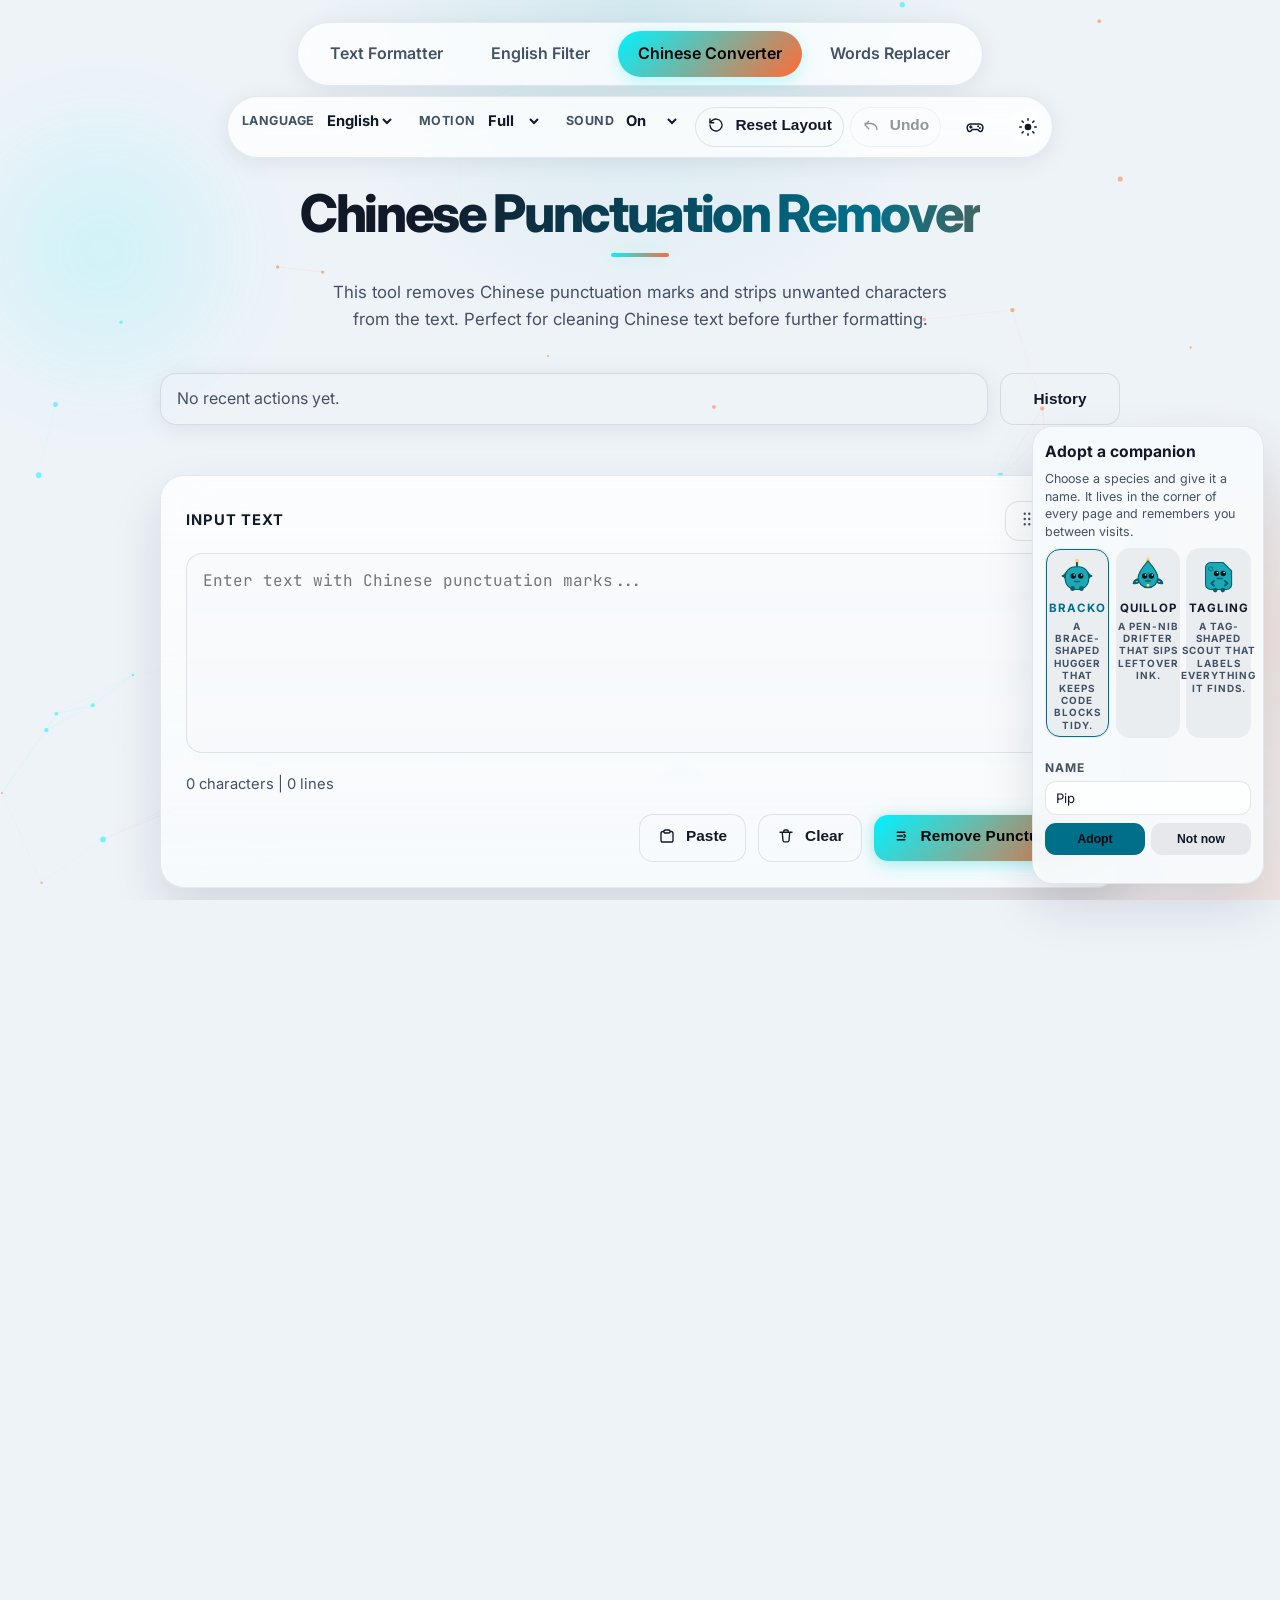
==== commit 6af1196d: "Update games (clockwork-dispatch, coral-architect, gomoku, love-deepspace, etc.) and gate-snippets/v" ====
--- a/chinese_punctuation.html
+++ b/chinese_punctuation.html
@@ -30,15 +30,15 @@
     <link rel="preconnect" href="https://fonts.googleapis.com">
     <link rel="preconnect" href="https://fonts.gstatic.com" crossorigin>
     <link href="https://fonts.googleapis.com/css2?family=Inter:wght@400;500;600;700;800&family=JetBrains+Mono:wght@400;500&display=swap" rel="stylesheet">
-    <link rel="stylesheet" href="assets/styles/base.css?v=75">
-    <link rel="stylesheet" href="assets/styles/games.css?v=75">
-    <link rel="stylesheet" href="assets/styles/game-presentation.css?v=75">
-    <link rel="stylesheet" href="assets/styles/love-deepspace-release.css?v=75">
-    <link rel="stylesheet" href="assets/styles/love-deepspace-starpath.css?v=75">
-    <link rel="stylesheet" href="assets/styles/love-deepspace-mosaic.css?v=75">
-    <link rel="stylesheet" href="assets/styles/love-deepspace-bouquet.css?v=75">
-    <link rel="stylesheet" href="assets/styles/love-deepspace-expedition.css?v=75">
-    <link rel="stylesheet" href="assets/styles/pet.css?v=75">
+    <link rel="stylesheet" href="assets/styles/base.css?v=77">
+    <link rel="stylesheet" href="assets/styles/games.css?v=77">
+    <link rel="stylesheet" href="assets/styles/game-presentation.css?v=77">
+    <link rel="stylesheet" href="assets/styles/love-deepspace-release.css?v=77">
+    <link rel="stylesheet" href="assets/styles/love-deepspace-starpath.css?v=77">
+    <link rel="stylesheet" href="assets/styles/love-deepspace-mosaic.css?v=77">
+    <link rel="stylesheet" href="assets/styles/love-deepspace-bouquet.css?v=77">
+    <link rel="stylesheet" href="assets/styles/love-deepspace-expedition.css?v=77">
+    <link rel="stylesheet" href="assets/styles/pet.css?v=77">
 </head>
 <body>
     <div class="topbar" role="banner">
@@ -1576,131 +1576,131 @@
         </div>
     </div>
 
-    <script src="assets/app/i18n.js?v=75"></script>
-    <script src="assets/app/core.js?v=75"></script>
-    <script src="assets/app/tools.js?v=75"></script>
-    <script src="assets/app/pet-data.js?v=75"></script>
-    <script src="assets/app/pet-state.js?v=75"></script>
-    <script src="assets/app/pet-life.js?v=75"></script>
-    <script src="assets/app/pet-art.js?v=75"></script>
-    <script src="assets/app/pet-dom.js?v=75"></script>
-    <script src="assets/app/pet-render.js?v=75"></script>
-    <script src="assets/app/pet-games.js?v=75"></script>
-    <script src="assets/app/pet.js?v=75"></script>
-    <script src="assets/app/game-campaign.js?v=75"></script>
-    <script src="assets/app/game-fx.js?v=75"></script>
-    <script src="assets/app/game-art.js?v=75"></script>
-    <script src="assets/app/game-world.js?v=75"></script>
-    <script src="assets/app/game-presentation.js?v=75"></script>
-    <script src="assets/app/game-registry.js?v=75"></script>
-    <script src="assets/app/game-elements-core.js?v=75"></script>
-    <script src="assets/app/game-elements.js?v=75"></script>
-    <script src="assets/app/game-typing.js?v=75"></script>
-    <script src="assets/app/game-memory.js?v=75"></script>
-    <script src="assets/app/game-2048.js?v=75"></script>
-    <script src="assets/app/game-reflex.js?v=75"></script>
-    <script src="assets/app/game-caret-dash.js?v=75"></script>
-    <script src="assets/app/game-spot-diff.js?v=75"></script>
-    <script src="assets/app/game-plumber.js?v=75"></script>
-    <script src="assets/app/game-stack.js?v=75"></script>
-    <script src="assets/app/game-color-code.js?v=75"></script>
-    <script src="assets/app/game-breakout.js?v=75"></script>
-    <script src="assets/app/game-ember-dice.js?v=75"></script>
-    <script src="assets/app/game-snake.js?v=75"></script>
-    <script src="assets/app/game-lights.js?v=75"></script>
-    <script src="assets/app/game-mines.js?v=75"></script>
-    <script src="assets/app/game-gomoku.js?v=75"></script>
-    <script src="assets/app/game-traffic.js?v=75"></script>
-    <script src="assets/app/game-vault.js?v=75"></script>
-    <script src="assets/app/game-glyph-blocks.js?v=75"></script>
-    <script src="assets/app/game-ink-cascade.js?v=75"></script>
-    <script src="assets/app/game-ink-beat.js?v=75"></script>
-    <script src="assets/app/game-bubble-ink.js?v=75"></script>
-    <script src="assets/app/game-glyph-echo.js?v=75"></script>
-    <script src="assets/app/game-ink-slash.js?v=75"></script>
-    <script src="assets/app/game-peg-splash.js?v=75"></script>
-    <script src="assets/app/game-glyph-raid.js?v=75"></script>
-    <script src="assets/app/game-glyph-leap.js?v=75"></script>
-    <script src="assets/app/game-aurora-flow.js?v=75"></script>
-    <script src="assets/app/game-comet-golf.js?v=75"></script>
-    <script src="assets/app/game-prism-path.js?v=75"></script>
-    <script src="assets/app/game-starfall.js?v=75"></script>
-    <script src="assets/app/game-ink-sort.js?v=75"></script>
-    <script src="assets/app/game-glyph-crossing.js?v=75"></script>
-    <script src="assets/app/game-glyph-pusher.js?v=75"></script>
-    <script src="assets/app/game-glyph-net.js?v=75"></script>
-    <script src="assets/app/game-glyph-sketch.js?v=75"></script>
-    <script src="assets/app/game-glyph-fifteen.js?v=75"></script>
-    <script src="assets/app/game-glyph-sudoku.js?v=75"></script>
-    <script src="assets/app/game-glyph-reversi.js?v=75"></script>
-    <script src="assets/app/game-glyph-glide.js?v=75"></script>
-    <script src="assets/app/game-glyph-four.js?v=75"></script>
-    <script src="assets/app/game-ember-sticks.js?v=75"></script>
-    <script src="assets/app/game-kalah-row.js?v=75"></script>
-    <script src="assets/app/game-blackjack.js?v=75"></script>
-    <script src="assets/app/game-roof-garden.js?v=75"></script>
-    <script src="assets/app/game-republic-quiz.js?v=75"></script>
-    <script src="assets/app/game-glyph-dots.js?v=75"></script>
-        <script src="assets/app/game-glyph-fleet.js?v=75"></script>
-    <script src="assets/app/game-glyph-tower.js?v=75"></script>
-    <script src="assets/app/game-rooftop-radio.js?v=75"></script>
-    <script src="assets/app/game-clockwork-dispatch.js?v=75"></script>
-    <script src="assets/app/game-dream-orchestra.js?v=75"></script>
-    <script src="assets/app/game-echo-cartographer.js?v=75"></script>
-    <script src="assets/app/game-ember-delve.js?v=75"></script>
-    <script src="assets/app/game-lantern-heist.js?v=75"></script>
-    <script src="assets/app/game-moon-market.js?v=75"></script>
-    <script src="assets/app/game-neon-drift.js?v=75"></script>
-    <script src="assets/app/game-whisper-deck.js?v=75"></script>
-    <script src="assets/app/game-circuit-scribe.js?v=75"></script>
-    <script src="assets/app/game-glyph-bastion.js?v=75"></script>
-    <script src="assets/app/game-lantern-fishing.js?v=75"></script>
-    <script src="assets/app/game-loopwright.js?v=75"></script>
-    <script src="assets/app/game-coral-architect.js?v=75"></script>
-    <script src="assets/app/game-archive-escape.js?v=75"></script>
-    <script src="assets/app/game-pocket-detective.js?v=75"></script>
-    <script src="assets/app/game-shadow-fold.js?v=75"></script>
-    <script src="assets/app/game-microbe-lab.js?v=75"></script>
-    <script src="assets/app/game-paper-bridge.js?v=75"></script>
-    <script src="assets/app/game-weather-loom.js?v=75"></script>
-    <script src="assets/app/game-blind-sculptor.js?v=75"></script>
-    <script src="assets/app/game-courtroom-of-animals.js?v=75"></script>
-    <script src="assets/app/game-gravity-badminton.js?v=75"></script>
-    <script src="assets/app/game-kitchen-relay.js?v=75"></script>
-    <script src="assets/app/game-morse-rescue.js?v=75"></script>
-    <script src="assets/app/game-rule-thieves.js?v=75"></script>
-    <script src="assets/app/game-tiny-wrestlers.js?v=75"></script>
-    <script src="assets/app/game-auction-dungeon.js?v=75"></script>
-    <script src="assets/app/game-counterfeit-museum.js?v=75"></script>
-    <script src="assets/app/game-crosswind-kites.js?v=75"></script>
-    <script src="assets/app/game-paradox-post.js?v=75"></script>
-    <script src="assets/app/game-pocket-photographer.js?v=75"></script>
-    <script src="assets/app/game-switchboard-duo.js?v=75"></script>
-    <script src="assets/app/game-tether-salvage.js?v=75"></script>
-    <script src="assets/app/game-tiny-blacksmith.js?v=75"></script>
-    <script src="assets/app/game-whale-parliament.js?v=75"></script>
-    <script src="assets/app/game-borrowed-bodies.js?v=75"></script>
-    <script src="assets/app/game-deep-freeze.js?v=75"></script>
-    <script src="assets/app/game-shadow-puppeteer.js?v=75"></script>
-    <script src="assets/app/game-one-minute-mayor.js?v=75"></script>
-    <script src="assets/app/game-lost-language.js?v=75"></script>
-    <script src="assets/app/game-ocean-archaeologist.js?v=75"></script>
-    <script src="assets/app/game-pinball-courier.js?v=75"></script>
-    <script src="assets/app/game-tea-house.js?v=75"></script>
-    <script src="assets/app/love-deepspace-combat.js?v=75"></script>
-    <script src="assets/app/love-deepspace-home.js?v=75"></script>
-    <script src="assets/app/love-deepspace-release.js?v=75"></script>
-    <script src="assets/app/love-deepspace-starpath.js?v=75"></script>
-    <script src="assets/app/love-deepspace-mosaic.js?v=75"></script>
-    <script src="assets/app/love-deepspace-bouquet.js?v=75"></script>
-    <script src="assets/app/love-deepspace-expedition.js?v=75"></script>
-    <script src="assets/app/love-deepspace-dates.js?v=75"></script>
-    <script src="assets/app/game-love-deepspace.js?v=75"></script>
-    <script src="assets/app/game-hue-hunter.js?v=75"></script>
-    <script src="assets/app/game-snapshot-sleuth.js?v=75"></script>
-    <script src="assets/app/game-double-take.js?v=75"></script>
-    <script src="assets/app/game-item-quest.js?v=75"></script>
-<script src="assets/app/game-guide.js?v=75"></script>
-    <script src="assets/app/main.js?v=75"></script>
+    <script src="assets/app/i18n.js?v=77"></script>
+    <script src="assets/app/core.js?v=77"></script>
+    <script src="assets/app/tools.js?v=77"></script>
+    <script src="assets/app/pet-data.js?v=77"></script>
+    <script src="assets/app/pet-state.js?v=77"></script>
+    <script src="assets/app/pet-life.js?v=77"></script>
+    <script src="assets/app/pet-art.js?v=77"></script>
+    <script src="assets/app/pet-dom.js?v=77"></script>
+    <script src="assets/app/pet-render.js?v=77"></script>
+    <script src="assets/app/pet-games.js?v=77"></script>
+    <script src="assets/app/pet.js?v=77"></script>
+    <script src="assets/app/game-campaign.js?v=77"></script>
+    <script src="assets/app/game-fx.js?v=77"></script>
+    <script src="assets/app/game-art.js?v=77"></script>
+    <script src="assets/app/game-world.js?v=77"></script>
+    <script src="assets/app/game-presentation.js?v=77"></script>
+    <script src="assets/app/game-registry.js?v=77"></script>
+    <script src="assets/app/game-elements-core.js?v=77"></script>
+    <script src="assets/app/game-elements.js?v=77"></script>
+    <script src="assets/app/game-typing.js?v=77"></script>
+    <script src="assets/app/game-memory.js?v=77"></script>
+    <script src="assets/app/game-2048.js?v=77"></script>
+    <script src="assets/app/game-reflex.js?v=77"></script>
+    <script src="assets/app/game-caret-dash.js?v=77"></script>
+    <script src="assets/app/game-spot-diff.js?v=77"></script>
+    <script src="assets/app/game-plumber.js?v=77"></script>
+    <script src="assets/app/game-stack.js?v=77"></script>
+    <script src="assets/app/game-color-code.js?v=77"></script>
+    <script src="assets/app/game-breakout.js?v=77"></script>
+    <script src="assets/app/game-ember-dice.js?v=77"></script>
+    <script src="assets/app/game-snake.js?v=77"></script>
+    <script src="assets/app/game-lights.js?v=77"></script>
+    <script src="assets/app/game-mines.js?v=77"></script>
+    <script src="assets/app/game-gomoku.js?v=77"></script>
+    <script src="assets/app/game-traffic.js?v=77"></script>
+    <script src="assets/app/game-vault.js?v=77"></script>
+    <script src="assets/app/game-glyph-blocks.js?v=77"></script>
+    <script src="assets/app/game-ink-cascade.js?v=77"></script>
+    <script src="assets/app/game-ink-beat.js?v=77"></script>
+    <script src="assets/app/game-bubble-ink.js?v=77"></script>
+    <script src="assets/app/game-glyph-echo.js?v=77"></script>
+    <script src="assets/app/game-ink-slash.js?v=77"></script>
+    <script src="assets/app/game-peg-splash.js?v=77"></script>
+    <script src="assets/app/game-glyph-raid.js?v=77"></script>
+    <script src="assets/app/game-glyph-leap.js?v=77"></script>
+    <script src="assets/app/game-aurora-flow.js?v=77"></script>
+    <script src="assets/app/game-comet-golf.js?v=77"></script>
+    <script src="assets/app/game-prism-path.js?v=77"></script>
+    <script src="assets/app/game-starfall.js?v=77"></script>
+    <script src="assets/app/game-ink-sort.js?v=77"></script>
+    <script src="assets/app/game-glyph-crossing.js?v=77"></script>
+    <script src="assets/app/game-glyph-pusher.js?v=77"></script>
+    <script src="assets/app/game-glyph-net.js?v=77"></script>
+    <script src="assets/app/game-glyph-sketch.js?v=77"></script>
+    <script src="assets/app/game-glyph-fifteen.js?v=77"></script>
+    <script src="assets/app/game-glyph-sudoku.js?v=77"></script>
+    <script src="assets/app/game-glyph-reversi.js?v=77"></script>
+    <script src="assets/app/game-glyph-glide.js?v=77"></script>
+    <script src="assets/app/game-glyph-four.js?v=77"></script>
+    <script src="assets/app/game-ember-sticks.js?v=77"></script>
+    <script src="assets/app/game-kalah-row.js?v=77"></script>
+    <script src="assets/app/game-blackjack.js?v=77"></script>
+    <script src="assets/app/game-roof-garden.js?v=77"></script>
+    <script src="assets/app/game-republic-quiz.js?v=77"></script>
+    <script src="assets/app/game-glyph-dots.js?v=77"></script>
+        <script src="assets/app/game-glyph-fleet.js?v=77"></script>
+    <script src="assets/app/game-glyph-tower.js?v=77"></script>
+    <script src="assets/app/game-rooftop-radio.js?v=77"></script>
+    <script src="assets/app/game-clockwork-dispatch.js?v=77"></script>
+    <script src="assets/app/game-dream-orchestra.js?v=77"></script>
+    <script src="assets/app/game-echo-cartographer.js?v=77"></script>
+    <script src="assets/app/game-ember-delve.js?v=77"></script>
+    <script src="assets/app/game-lantern-heist.js?v=77"></script>
+    <script src="assets/app/game-moon-market.js?v=77"></script>
+    <script src="assets/app/game-neon-drift.js?v=77"></script>
+    <script src="assets/app/game-whisper-deck.js?v=77"></script>
+    <script src="assets/app/game-circuit-scribe.js?v=77"></script>
+    <script src="assets/app/game-glyph-bastion.js?v=77"></script>
+    <script src="assets/app/game-lantern-fishing.js?v=77"></script>
+    <script src="assets/app/game-loopwright.js?v=77"></script>
+    <script src="assets/app/game-coral-architect.js?v=77"></script>
+    <script src="assets/app/game-archive-escape.js?v=77"></script>
+    <script src="assets/app/game-pocket-detective.js?v=77"></script>
+    <script src="assets/app/game-shadow-fold.js?v=77"></script>
+    <script src="assets/app/game-microbe-lab.js?v=77"></script>
+    <script src="assets/app/game-paper-bridge.js?v=77"></script>
+    <script src="assets/app/game-weather-loom.js?v=77"></script>
+    <script src="assets/app/game-blind-sculptor.js?v=77"></script>
+    <script src="assets/app/game-courtroom-of-animals.js?v=77"></script>
+    <script src="assets/app/game-gravity-badminton.js?v=77"></script>
+    <script src="assets/app/game-kitchen-relay.js?v=77"></script>
+    <script src="assets/app/game-morse-rescue.js?v=77"></script>
+    <script src="assets/app/game-rule-thieves.js?v=77"></script>
+    <script src="assets/app/game-tiny-wrestlers.js?v=77"></script>
+    <script src="assets/app/game-auction-dungeon.js?v=77"></script>
+    <script src="assets/app/game-counterfeit-museum.js?v=77"></script>
+    <script src="assets/app/game-crosswind-kites.js?v=77"></script>
+    <script src="assets/app/game-paradox-post.js?v=77"></script>
+    <script src="assets/app/game-pocket-photographer.js?v=77"></script>
+    <script src="assets/app/game-switchboard-duo.js?v=77"></script>
+    <script src="assets/app/game-tether-salvage.js?v=77"></script>
+    <script src="assets/app/game-tiny-blacksmith.js?v=77"></script>
+    <script src="assets/app/game-whale-parliament.js?v=77"></script>
+    <script src="assets/app/game-borrowed-bodies.js?v=77"></script>
+    <script src="assets/app/game-deep-freeze.js?v=77"></script>
+    <script src="assets/app/game-shadow-puppeteer.js?v=77"></script>
+    <script src="assets/app/game-one-minute-mayor.js?v=77"></script>
+    <script src="assets/app/game-lost-language.js?v=77"></script>
+    <script src="assets/app/game-ocean-archaeologist.js?v=77"></script>
+    <script src="assets/app/game-pinball-courier.js?v=77"></script>
+    <script src="assets/app/game-tea-house.js?v=77"></script>
+    <script src="assets/app/love-deepspace-combat.js?v=77"></script>
+    <script src="assets/app/love-deepspace-home.js?v=77"></script>
+    <script src="assets/app/love-deepspace-release.js?v=77"></script>
+    <script src="assets/app/love-deepspace-starpath.js?v=77"></script>
+    <script src="assets/app/love-deepspace-mosaic.js?v=77"></script>
+    <script src="assets/app/love-deepspace-bouquet.js?v=77"></script>
+    <script src="assets/app/love-deepspace-expedition.js?v=77"></script>
+    <script src="assets/app/love-deepspace-dates.js?v=77"></script>
+    <script src="assets/app/game-love-deepspace.js?v=77"></script>
+    <script src="assets/app/game-hue-hunter.js?v=77"></script>
+    <script src="assets/app/game-snapshot-sleuth.js?v=77"></script>
+    <script src="assets/app/game-double-take.js?v=77"></script>
+    <script src="assets/app/game-item-quest.js?v=77"></script>
+<script src="assets/app/game-guide.js?v=77"></script>
+    <script src="assets/app/main.js?v=77"></script>
 </body>
 </html>
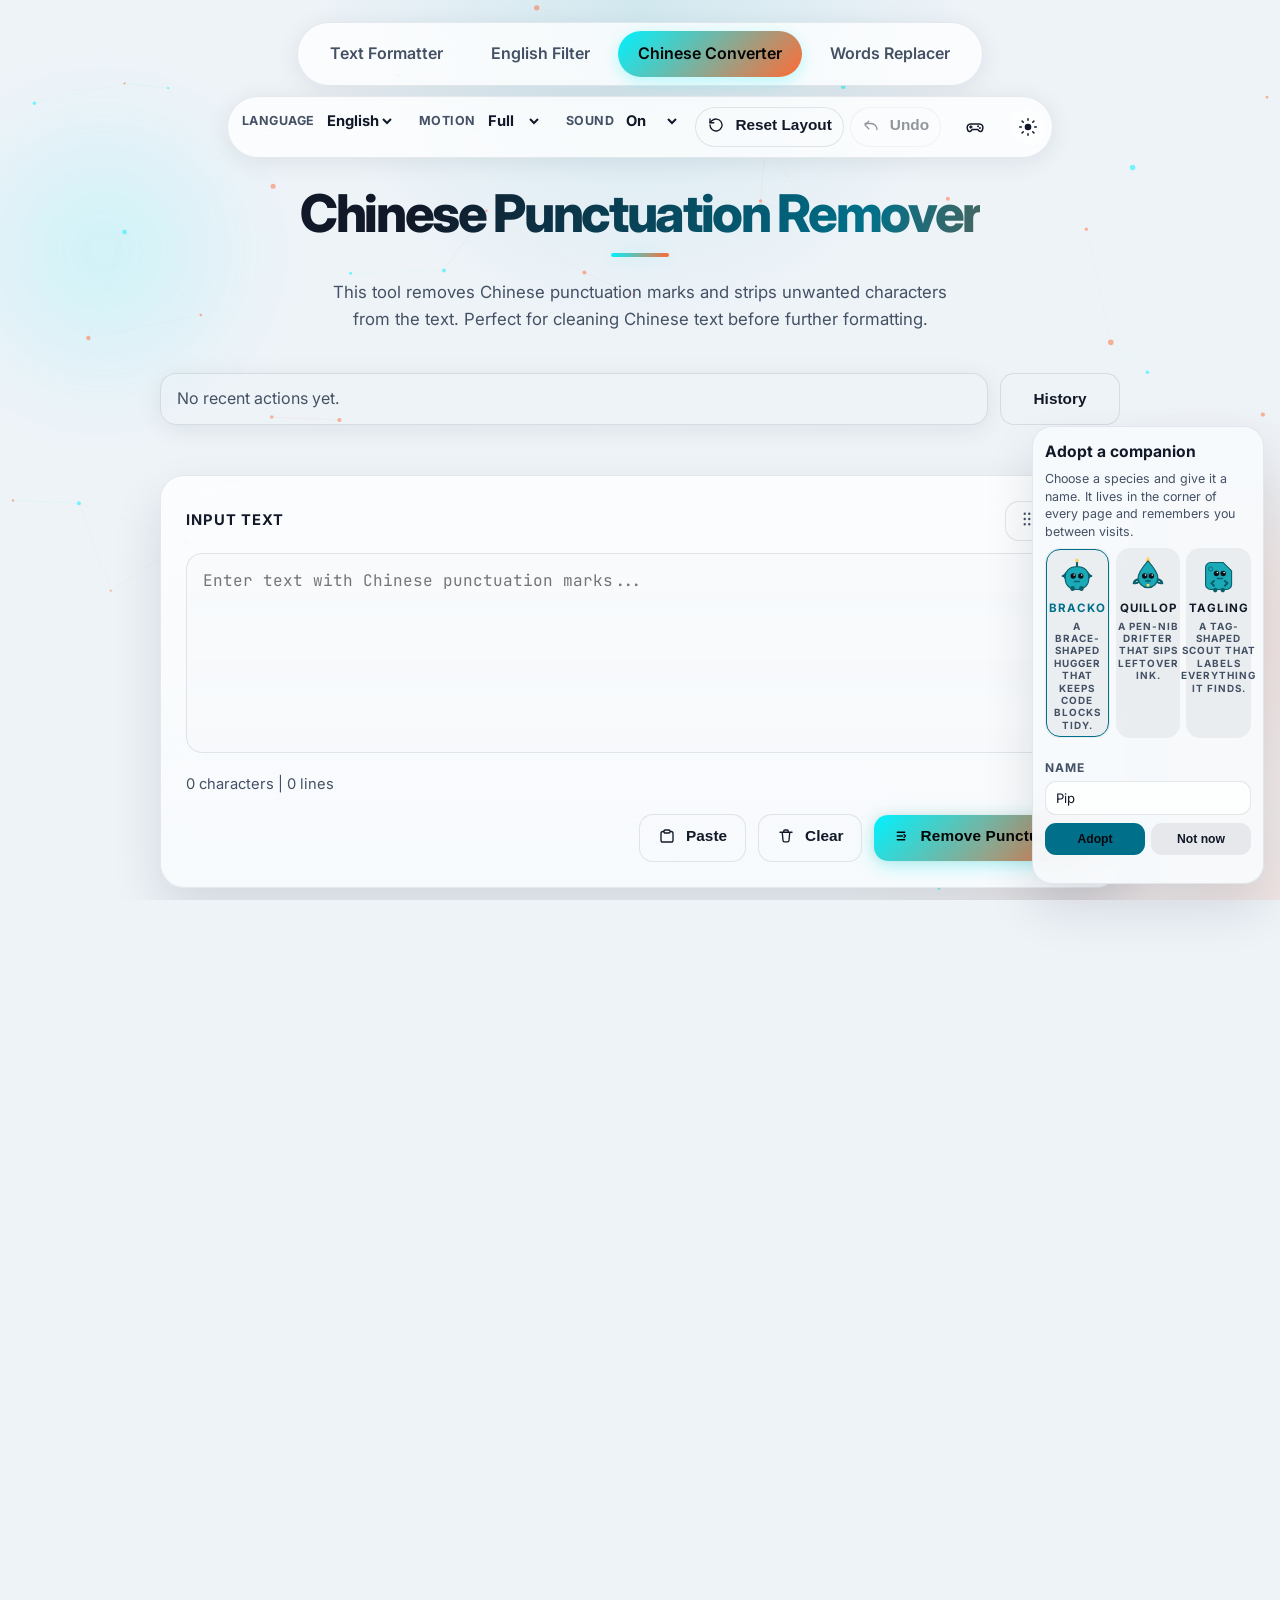
==== commit e0261fec: "Update full game suite, i18n/pages, gate-snippets and forge/verify tools" ====
--- a/chinese_punctuation.html
+++ b/chinese_punctuation.html
@@ -30,15 +30,15 @@
     <link rel="preconnect" href="https://fonts.googleapis.com">
     <link rel="preconnect" href="https://fonts.gstatic.com" crossorigin>
     <link href="https://fonts.googleapis.com/css2?family=Inter:wght@400;500;600;700;800&family=JetBrains+Mono:wght@400;500&display=swap" rel="stylesheet">
-    <link rel="stylesheet" href="assets/styles/base.css?v=77">
-    <link rel="stylesheet" href="assets/styles/games.css?v=77">
-    <link rel="stylesheet" href="assets/styles/game-presentation.css?v=77">
-    <link rel="stylesheet" href="assets/styles/love-deepspace-release.css?v=77">
-    <link rel="stylesheet" href="assets/styles/love-deepspace-starpath.css?v=77">
-    <link rel="stylesheet" href="assets/styles/love-deepspace-mosaic.css?v=77">
-    <link rel="stylesheet" href="assets/styles/love-deepspace-bouquet.css?v=77">
-    <link rel="stylesheet" href="assets/styles/love-deepspace-expedition.css?v=77">
-    <link rel="stylesheet" href="assets/styles/pet.css?v=77">
+    <link rel="stylesheet" href="assets/styles/base.css?v=82">
+    <link rel="stylesheet" href="assets/styles/games.css?v=82">
+    <link rel="stylesheet" href="assets/styles/game-presentation.css?v=82">
+    <link rel="stylesheet" href="assets/styles/love-deepspace-release.css?v=82">
+    <link rel="stylesheet" href="assets/styles/love-deepspace-starpath.css?v=82">
+    <link rel="stylesheet" href="assets/styles/love-deepspace-mosaic.css?v=82">
+    <link rel="stylesheet" href="assets/styles/love-deepspace-bouquet.css?v=82">
+    <link rel="stylesheet" href="assets/styles/love-deepspace-expedition.css?v=82">
+    <link rel="stylesheet" href="assets/styles/pet.css?v=82">
 </head>
 <body>
     <div class="topbar" role="banner">
@@ -1576,131 +1576,131 @@
         </div>
     </div>
 
-    <script src="assets/app/i18n.js?v=77"></script>
-    <script src="assets/app/core.js?v=77"></script>
-    <script src="assets/app/tools.js?v=77"></script>
-    <script src="assets/app/pet-data.js?v=77"></script>
-    <script src="assets/app/pet-state.js?v=77"></script>
-    <script src="assets/app/pet-life.js?v=77"></script>
-    <script src="assets/app/pet-art.js?v=77"></script>
-    <script src="assets/app/pet-dom.js?v=77"></script>
-    <script src="assets/app/pet-render.js?v=77"></script>
-    <script src="assets/app/pet-games.js?v=77"></script>
-    <script src="assets/app/pet.js?v=77"></script>
-    <script src="assets/app/game-campaign.js?v=77"></script>
-    <script src="assets/app/game-fx.js?v=77"></script>
-    <script src="assets/app/game-art.js?v=77"></script>
-    <script src="assets/app/game-world.js?v=77"></script>
-    <script src="assets/app/game-presentation.js?v=77"></script>
-    <script src="assets/app/game-registry.js?v=77"></script>
-    <script src="assets/app/game-elements-core.js?v=77"></script>
-    <script src="assets/app/game-elements.js?v=77"></script>
-    <script src="assets/app/game-typing.js?v=77"></script>
-    <script src="assets/app/game-memory.js?v=77"></script>
-    <script src="assets/app/game-2048.js?v=77"></script>
-    <script src="assets/app/game-reflex.js?v=77"></script>
-    <script src="assets/app/game-caret-dash.js?v=77"></script>
-    <script src="assets/app/game-spot-diff.js?v=77"></script>
-    <script src="assets/app/game-plumber.js?v=77"></script>
-    <script src="assets/app/game-stack.js?v=77"></script>
-    <script src="assets/app/game-color-code.js?v=77"></script>
-    <script src="assets/app/game-breakout.js?v=77"></script>
-    <script src="assets/app/game-ember-dice.js?v=77"></script>
-    <script src="assets/app/game-snake.js?v=77"></script>
-    <script src="assets/app/game-lights.js?v=77"></script>
-    <script src="assets/app/game-mines.js?v=77"></script>
-    <script src="assets/app/game-gomoku.js?v=77"></script>
-    <script src="assets/app/game-traffic.js?v=77"></script>
-    <script src="assets/app/game-vault.js?v=77"></script>
-    <script src="assets/app/game-glyph-blocks.js?v=77"></script>
-    <script src="assets/app/game-ink-cascade.js?v=77"></script>
-    <script src="assets/app/game-ink-beat.js?v=77"></script>
-    <script src="assets/app/game-bubble-ink.js?v=77"></script>
-    <script src="assets/app/game-glyph-echo.js?v=77"></script>
-    <script src="assets/app/game-ink-slash.js?v=77"></script>
-    <script src="assets/app/game-peg-splash.js?v=77"></script>
-    <script src="assets/app/game-glyph-raid.js?v=77"></script>
-    <script src="assets/app/game-glyph-leap.js?v=77"></script>
-    <script src="assets/app/game-aurora-flow.js?v=77"></script>
-    <script src="assets/app/game-comet-golf.js?v=77"></script>
-    <script src="assets/app/game-prism-path.js?v=77"></script>
-    <script src="assets/app/game-starfall.js?v=77"></script>
-    <script src="assets/app/game-ink-sort.js?v=77"></script>
-    <script src="assets/app/game-glyph-crossing.js?v=77"></script>
-    <script src="assets/app/game-glyph-pusher.js?v=77"></script>
-    <script src="assets/app/game-glyph-net.js?v=77"></script>
-    <script src="assets/app/game-glyph-sketch.js?v=77"></script>
-    <script src="assets/app/game-glyph-fifteen.js?v=77"></script>
-    <script src="assets/app/game-glyph-sudoku.js?v=77"></script>
-    <script src="assets/app/game-glyph-reversi.js?v=77"></script>
-    <script src="assets/app/game-glyph-glide.js?v=77"></script>
-    <script src="assets/app/game-glyph-four.js?v=77"></script>
-    <script src="assets/app/game-ember-sticks.js?v=77"></script>
-    <script src="assets/app/game-kalah-row.js?v=77"></script>
-    <script src="assets/app/game-blackjack.js?v=77"></script>
-    <script src="assets/app/game-roof-garden.js?v=77"></script>
-    <script src="assets/app/game-republic-quiz.js?v=77"></script>
-    <script src="assets/app/game-glyph-dots.js?v=77"></script>
-        <script src="assets/app/game-glyph-fleet.js?v=77"></script>
-    <script src="assets/app/game-glyph-tower.js?v=77"></script>
-    <script src="assets/app/game-rooftop-radio.js?v=77"></script>
-    <script src="assets/app/game-clockwork-dispatch.js?v=77"></script>
-    <script src="assets/app/game-dream-orchestra.js?v=77"></script>
-    <script src="assets/app/game-echo-cartographer.js?v=77"></script>
-    <script src="assets/app/game-ember-delve.js?v=77"></script>
-    <script src="assets/app/game-lantern-heist.js?v=77"></script>
-    <script src="assets/app/game-moon-market.js?v=77"></script>
-    <script src="assets/app/game-neon-drift.js?v=77"></script>
-    <script src="assets/app/game-whisper-deck.js?v=77"></script>
-    <script src="assets/app/game-circuit-scribe.js?v=77"></script>
-    <script src="assets/app/game-glyph-bastion.js?v=77"></script>
-    <script src="assets/app/game-lantern-fishing.js?v=77"></script>
-    <script src="assets/app/game-loopwright.js?v=77"></script>
-    <script src="assets/app/game-coral-architect.js?v=77"></script>
-    <script src="assets/app/game-archive-escape.js?v=77"></script>
-    <script src="assets/app/game-pocket-detective.js?v=77"></script>
-    <script src="assets/app/game-shadow-fold.js?v=77"></script>
-    <script src="assets/app/game-microbe-lab.js?v=77"></script>
-    <script src="assets/app/game-paper-bridge.js?v=77"></script>
-    <script src="assets/app/game-weather-loom.js?v=77"></script>
-    <script src="assets/app/game-blind-sculptor.js?v=77"></script>
-    <script src="assets/app/game-courtroom-of-animals.js?v=77"></script>
-    <script src="assets/app/game-gravity-badminton.js?v=77"></script>
-    <script src="assets/app/game-kitchen-relay.js?v=77"></script>
-    <script src="assets/app/game-morse-rescue.js?v=77"></script>
-    <script src="assets/app/game-rule-thieves.js?v=77"></script>
-    <script src="assets/app/game-tiny-wrestlers.js?v=77"></script>
-    <script src="assets/app/game-auction-dungeon.js?v=77"></script>
-    <script src="assets/app/game-counterfeit-museum.js?v=77"></script>
-    <script src="assets/app/game-crosswind-kites.js?v=77"></script>
-    <script src="assets/app/game-paradox-post.js?v=77"></script>
-    <script src="assets/app/game-pocket-photographer.js?v=77"></script>
-    <script src="assets/app/game-switchboard-duo.js?v=77"></script>
-    <script src="assets/app/game-tether-salvage.js?v=77"></script>
-    <script src="assets/app/game-tiny-blacksmith.js?v=77"></script>
-    <script src="assets/app/game-whale-parliament.js?v=77"></script>
-    <script src="assets/app/game-borrowed-bodies.js?v=77"></script>
-    <script src="assets/app/game-deep-freeze.js?v=77"></script>
-    <script src="assets/app/game-shadow-puppeteer.js?v=77"></script>
-    <script src="assets/app/game-one-minute-mayor.js?v=77"></script>
-    <script src="assets/app/game-lost-language.js?v=77"></script>
-    <script src="assets/app/game-ocean-archaeologist.js?v=77"></script>
-    <script src="assets/app/game-pinball-courier.js?v=77"></script>
-    <script src="assets/app/game-tea-house.js?v=77"></script>
-    <script src="assets/app/love-deepspace-combat.js?v=77"></script>
-    <script src="assets/app/love-deepspace-home.js?v=77"></script>
-    <script src="assets/app/love-deepspace-release.js?v=77"></script>
-    <script src="assets/app/love-deepspace-starpath.js?v=77"></script>
-    <script src="assets/app/love-deepspace-mosaic.js?v=77"></script>
-    <script src="assets/app/love-deepspace-bouquet.js?v=77"></script>
-    <script src="assets/app/love-deepspace-expedition.js?v=77"></script>
-    <script src="assets/app/love-deepspace-dates.js?v=77"></script>
-    <script src="assets/app/game-love-deepspace.js?v=77"></script>
-    <script src="assets/app/game-hue-hunter.js?v=77"></script>
-    <script src="assets/app/game-snapshot-sleuth.js?v=77"></script>
-    <script src="assets/app/game-double-take.js?v=77"></script>
-    <script src="assets/app/game-item-quest.js?v=77"></script>
-<script src="assets/app/game-guide.js?v=77"></script>
-    <script src="assets/app/main.js?v=77"></script>
+    <script src="assets/app/i18n.js?v=82"></script>
+    <script src="assets/app/core.js?v=82"></script>
+    <script src="assets/app/tools.js?v=82"></script>
+    <script src="assets/app/pet-data.js?v=82"></script>
+    <script src="assets/app/pet-state.js?v=82"></script>
+    <script src="assets/app/pet-life.js?v=82"></script>
+    <script src="assets/app/pet-art.js?v=82"></script>
+    <script src="assets/app/pet-dom.js?v=82"></script>
+    <script src="assets/app/pet-render.js?v=82"></script>
+    <script src="assets/app/pet-games.js?v=82"></script>
+    <script src="assets/app/pet.js?v=82"></script>
+    <script src="assets/app/game-campaign.js?v=82"></script>
+    <script src="assets/app/game-fx.js?v=82"></script>
+    <script src="assets/app/game-art.js?v=82"></script>
+    <script src="assets/app/game-world.js?v=82"></script>
+    <script src="assets/app/game-presentation.js?v=82"></script>
+    <script src="assets/app/game-registry.js?v=82"></script>
+    <script src="assets/app/game-elements-core.js?v=82"></script>
+    <script src="assets/app/game-elements.js?v=82"></script>
+    <script src="assets/app/game-typing.js?v=82"></script>
+    <script src="assets/app/game-memory.js?v=82"></script>
+    <script src="assets/app/game-2048.js?v=82"></script>
+    <script src="assets/app/game-reflex.js?v=82"></script>
+    <script src="assets/app/game-caret-dash.js?v=82"></script>
+    <script src="assets/app/game-spot-diff.js?v=82"></script>
+    <script src="assets/app/game-plumber.js?v=82"></script>
+    <script src="assets/app/game-stack.js?v=82"></script>
+    <script src="assets/app/game-color-code.js?v=82"></script>
+    <script src="assets/app/game-breakout.js?v=82"></script>
+    <script src="assets/app/game-ember-dice.js?v=82"></script>
+    <script src="assets/app/game-snake.js?v=82"></script>
+    <script src="assets/app/game-lights.js?v=82"></script>
+    <script src="assets/app/game-mines.js?v=82"></script>
+    <script src="assets/app/game-gomoku.js?v=82"></script>
+    <script src="assets/app/game-traffic.js?v=82"></script>
+    <script src="assets/app/game-vault.js?v=82"></script>
+    <script src="assets/app/game-glyph-blocks.js?v=82"></script>
+    <script src="assets/app/game-ink-cascade.js?v=82"></script>
+    <script src="assets/app/game-ink-beat.js?v=82"></script>
+    <script src="assets/app/game-bubble-ink.js?v=82"></script>
+    <script src="assets/app/game-glyph-echo.js?v=82"></script>
+    <script src="assets/app/game-ink-slash.js?v=82"></script>
+    <script src="assets/app/game-peg-splash.js?v=82"></script>
+    <script src="assets/app/game-glyph-raid.js?v=82"></script>
+    <script src="assets/app/game-glyph-leap.js?v=82"></script>
+    <script src="assets/app/game-aurora-flow.js?v=82"></script>
+    <script src="assets/app/game-comet-golf.js?v=82"></script>
+    <script src="assets/app/game-prism-path.js?v=82"></script>
+    <script src="assets/app/game-starfall.js?v=82"></script>
+    <script src="assets/app/game-ink-sort.js?v=82"></script>
+    <script src="assets/app/game-glyph-crossing.js?v=82"></script>
+    <script src="assets/app/game-glyph-pusher.js?v=82"></script>
+    <script src="assets/app/game-glyph-net.js?v=82"></script>
+    <script src="assets/app/game-glyph-sketch.js?v=82"></script>
+    <script src="assets/app/game-glyph-fifteen.js?v=82"></script>
+    <script src="assets/app/game-glyph-sudoku.js?v=82"></script>
+    <script src="assets/app/game-glyph-reversi.js?v=82"></script>
+    <script src="assets/app/game-glyph-glide.js?v=82"></script>
+    <script src="assets/app/game-glyph-four.js?v=82"></script>
+    <script src="assets/app/game-ember-sticks.js?v=82"></script>
+    <script src="assets/app/game-kalah-row.js?v=82"></script>
+    <script src="assets/app/game-blackjack.js?v=82"></script>
+    <script src="assets/app/game-roof-garden.js?v=82"></script>
+    <script src="assets/app/game-republic-quiz.js?v=82"></script>
+    <script src="assets/app/game-glyph-dots.js?v=82"></script>
+        <script src="assets/app/game-glyph-fleet.js?v=82"></script>
+    <script src="assets/app/game-glyph-tower.js?v=82"></script>
+    <script src="assets/app/game-rooftop-radio.js?v=82"></script>
+    <script src="assets/app/game-clockwork-dispatch.js?v=82"></script>
+    <script src="assets/app/game-dream-orchestra.js?v=82"></script>
+    <script src="assets/app/game-echo-cartographer.js?v=82"></script>
+    <script src="assets/app/game-ember-delve.js?v=82"></script>
+    <script src="assets/app/game-lantern-heist.js?v=82"></script>
+    <script src="assets/app/game-moon-market.js?v=82"></script>
+    <script src="assets/app/game-neon-drift.js?v=82"></script>
+    <script src="assets/app/game-whisper-deck.js?v=82"></script>
+    <script src="assets/app/game-circuit-scribe.js?v=82"></script>
+    <script src="assets/app/game-glyph-bastion.js?v=82"></script>
+    <script src="assets/app/game-lantern-fishing.js?v=82"></script>
+    <script src="assets/app/game-loopwright.js?v=82"></script>
+    <script src="assets/app/game-coral-architect.js?v=82"></script>
+    <script src="assets/app/game-archive-escape.js?v=82"></script>
+    <script src="assets/app/game-pocket-detective.js?v=82"></script>
+    <script src="assets/app/game-shadow-fold.js?v=82"></script>
+    <script src="assets/app/game-microbe-lab.js?v=82"></script>
+    <script src="assets/app/game-paper-bridge.js?v=82"></script>
+    <script src="assets/app/game-weather-loom.js?v=82"></script>
+    <script src="assets/app/game-blind-sculptor.js?v=82"></script>
+    <script src="assets/app/game-courtroom-of-animals.js?v=82"></script>
+    <script src="assets/app/game-gravity-badminton.js?v=82"></script>
+    <script src="assets/app/game-kitchen-relay.js?v=82"></script>
+    <script src="assets/app/game-morse-rescue.js?v=82"></script>
+    <script src="assets/app/game-rule-thieves.js?v=82"></script>
+    <script src="assets/app/game-tiny-wrestlers.js?v=82"></script>
+    <script src="assets/app/game-auction-dungeon.js?v=82"></script>
+    <script src="assets/app/game-counterfeit-museum.js?v=82"></script>
+    <script src="assets/app/game-crosswind-kites.js?v=82"></script>
+    <script src="assets/app/game-paradox-post.js?v=82"></script>
+    <script src="assets/app/game-pocket-photographer.js?v=82"></script>
+    <script src="assets/app/game-switchboard-duo.js?v=82"></script>
+    <script src="assets/app/game-tether-salvage.js?v=82"></script>
+    <script src="assets/app/game-tiny-blacksmith.js?v=82"></script>
+    <script src="assets/app/game-whale-parliament.js?v=82"></script>
+    <script src="assets/app/game-borrowed-bodies.js?v=82"></script>
+    <script src="assets/app/game-deep-freeze.js?v=82"></script>
+    <script src="assets/app/game-shadow-puppeteer.js?v=82"></script>
+    <script src="assets/app/game-one-minute-mayor.js?v=82"></script>
+    <script src="assets/app/game-lost-language.js?v=82"></script>
+    <script src="assets/app/game-ocean-archaeologist.js?v=82"></script>
+    <script src="assets/app/game-pinball-courier.js?v=82"></script>
+    <script src="assets/app/game-tea-house.js?v=82"></script>
+    <script src="assets/app/love-deepspace-combat.js?v=82"></script>
+    <script src="assets/app/love-deepspace-home.js?v=82"></script>
+    <script src="assets/app/love-deepspace-release.js?v=82"></script>
+    <script src="assets/app/love-deepspace-starpath.js?v=82"></script>
+    <script src="assets/app/love-deepspace-mosaic.js?v=82"></script>
+    <script src="assets/app/love-deepspace-bouquet.js?v=82"></script>
+    <script src="assets/app/love-deepspace-expedition.js?v=82"></script>
+    <script src="assets/app/love-deepspace-dates.js?v=82"></script>
+    <script src="assets/app/game-love-deepspace.js?v=82"></script>
+    <script src="assets/app/game-hue-hunter.js?v=82"></script>
+    <script src="assets/app/game-snapshot-sleuth.js?v=82"></script>
+    <script src="assets/app/game-double-take.js?v=82"></script>
+    <script src="assets/app/game-item-quest.js?v=82"></script>
+<script src="assets/app/game-guide.js?v=82"></script>
+    <script src="assets/app/main.js?v=82"></script>
 </body>
 </html>
--- a/assets/styles/games.css
+++ b/assets/styles/games.css
@@ -19374,6 +19374,26 @@
 }
 
 
+/* The deep tier goes past nine cells. The gutters stop narrowing so the cells
+ * keep a usable hit area, and the sheet box widens to hold the extra paper. */
+.shf-sheet[data-side="10"] {
+    grid-template-columns: 1fr 7px 1fr 7px 1fr 7px 1fr 7px 1fr 7px 1fr 7px 1fr 7px 1fr 7px 1fr 7px 1fr;
+    grid-template-rows: 1fr 7px 1fr 7px 1fr 7px 1fr 7px 1fr 7px 1fr 7px 1fr 7px 1fr 7px 1fr 7px 1fr;
+}
+
+
+.shf-sheet[data-side="11"] {
+    grid-template-columns: 1fr 6px 1fr 6px 1fr 6px 1fr 6px 1fr 6px 1fr 6px 1fr 6px 1fr 6px 1fr 6px 1fr 6px 1fr;
+    grid-template-rows: 1fr 6px 1fr 6px 1fr 6px 1fr 6px 1fr 6px 1fr 6px 1fr 6px 1fr 6px 1fr 6px 1fr 6px 1fr;
+}
+
+
+.shf-sheetbox[data-side="10"],
+.shf-sheetbox[data-side="11"] {
+    max-width: 440px;
+}
+
+
 .shf-cell {
     min-width: 0;
     min-height: 0;
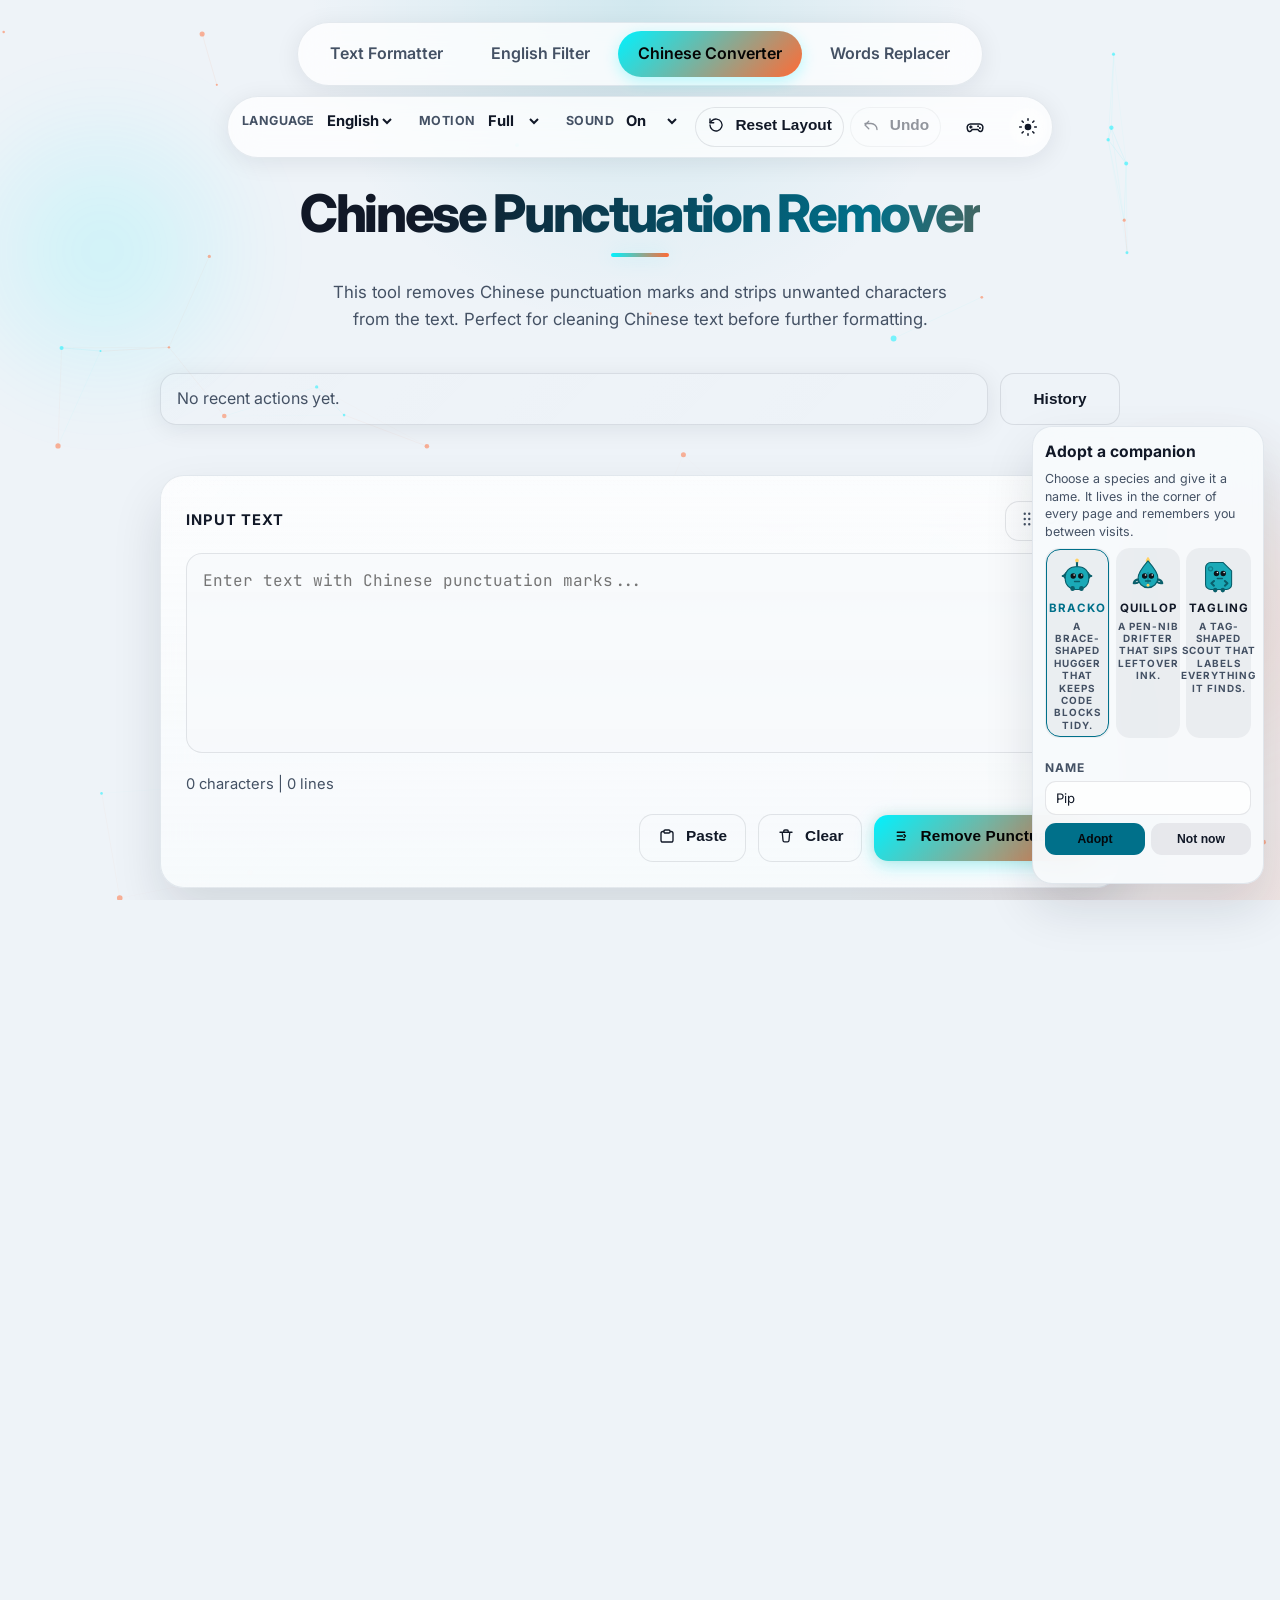
==== commit 8c82c709: "Update games and gate-snippets tooling; ignore sites/ build output" ====
--- a/chinese_punctuation.html
+++ b/chinese_punctuation.html
@@ -30,15 +30,15 @@
     <link rel="preconnect" href="https://fonts.googleapis.com">
     <link rel="preconnect" href="https://fonts.gstatic.com" crossorigin>
     <link href="https://fonts.googleapis.com/css2?family=Inter:wght@400;500;600;700;800&family=JetBrains+Mono:wght@400;500&display=swap" rel="stylesheet">
-    <link rel="stylesheet" href="assets/styles/base.css?v=82">
-    <link rel="stylesheet" href="assets/styles/games.css?v=82">
-    <link rel="stylesheet" href="assets/styles/game-presentation.css?v=82">
-    <link rel="stylesheet" href="assets/styles/love-deepspace-release.css?v=82">
-    <link rel="stylesheet" href="assets/styles/love-deepspace-starpath.css?v=82">
-    <link rel="stylesheet" href="assets/styles/love-deepspace-mosaic.css?v=82">
-    <link rel="stylesheet" href="assets/styles/love-deepspace-bouquet.css?v=82">
-    <link rel="stylesheet" href="assets/styles/love-deepspace-expedition.css?v=82">
-    <link rel="stylesheet" href="assets/styles/pet.css?v=82">
+    <link rel="stylesheet" href="assets/styles/base.css?v=85">
+    <link rel="stylesheet" href="assets/styles/games.css?v=85">
+    <link rel="stylesheet" href="assets/styles/game-presentation.css?v=85">
+    <link rel="stylesheet" href="assets/styles/love-deepspace-release.css?v=85">
+    <link rel="stylesheet" href="assets/styles/love-deepspace-starpath.css?v=85">
+    <link rel="stylesheet" href="assets/styles/love-deepspace-mosaic.css?v=85">
+    <link rel="stylesheet" href="assets/styles/love-deepspace-bouquet.css?v=85">
+    <link rel="stylesheet" href="assets/styles/love-deepspace-expedition.css?v=85">
+    <link rel="stylesheet" href="assets/styles/pet.css?v=85">
 </head>
 <body>
     <div class="topbar" role="banner">
@@ -1576,131 +1576,131 @@
         </div>
     </div>
 
-    <script src="assets/app/i18n.js?v=82"></script>
-    <script src="assets/app/core.js?v=82"></script>
-    <script src="assets/app/tools.js?v=82"></script>
-    <script src="assets/app/pet-data.js?v=82"></script>
-    <script src="assets/app/pet-state.js?v=82"></script>
-    <script src="assets/app/pet-life.js?v=82"></script>
-    <script src="assets/app/pet-art.js?v=82"></script>
-    <script src="assets/app/pet-dom.js?v=82"></script>
-    <script src="assets/app/pet-render.js?v=82"></script>
-    <script src="assets/app/pet-games.js?v=82"></script>
-    <script src="assets/app/pet.js?v=82"></script>
-    <script src="assets/app/game-campaign.js?v=82"></script>
-    <script src="assets/app/game-fx.js?v=82"></script>
-    <script src="assets/app/game-art.js?v=82"></script>
-    <script src="assets/app/game-world.js?v=82"></script>
-    <script src="assets/app/game-presentation.js?v=82"></script>
-    <script src="assets/app/game-registry.js?v=82"></script>
-    <script src="assets/app/game-elements-core.js?v=82"></script>
-    <script src="assets/app/game-elements.js?v=82"></script>
-    <script src="assets/app/game-typing.js?v=82"></script>
-    <script src="assets/app/game-memory.js?v=82"></script>
-    <script src="assets/app/game-2048.js?v=82"></script>
-    <script src="assets/app/game-reflex.js?v=82"></script>
-    <script src="assets/app/game-caret-dash.js?v=82"></script>
-    <script src="assets/app/game-spot-diff.js?v=82"></script>
-    <script src="assets/app/game-plumber.js?v=82"></script>
-    <script src="assets/app/game-stack.js?v=82"></script>
-    <script src="assets/app/game-color-code.js?v=82"></script>
-    <script src="assets/app/game-breakout.js?v=82"></script>
-    <script src="assets/app/game-ember-dice.js?v=82"></script>
-    <script src="assets/app/game-snake.js?v=82"></script>
-    <script src="assets/app/game-lights.js?v=82"></script>
-    <script src="assets/app/game-mines.js?v=82"></script>
-    <script src="assets/app/game-gomoku.js?v=82"></script>
-    <script src="assets/app/game-traffic.js?v=82"></script>
-    <script src="assets/app/game-vault.js?v=82"></script>
-    <script src="assets/app/game-glyph-blocks.js?v=82"></script>
-    <script src="assets/app/game-ink-cascade.js?v=82"></script>
-    <script src="assets/app/game-ink-beat.js?v=82"></script>
-    <script src="assets/app/game-bubble-ink.js?v=82"></script>
-    <script src="assets/app/game-glyph-echo.js?v=82"></script>
-    <script src="assets/app/game-ink-slash.js?v=82"></script>
-    <script src="assets/app/game-peg-splash.js?v=82"></script>
-    <script src="assets/app/game-glyph-raid.js?v=82"></script>
-    <script src="assets/app/game-glyph-leap.js?v=82"></script>
-    <script src="assets/app/game-aurora-flow.js?v=82"></script>
-    <script src="assets/app/game-comet-golf.js?v=82"></script>
-    <script src="assets/app/game-prism-path.js?v=82"></script>
-    <script src="assets/app/game-starfall.js?v=82"></script>
-    <script src="assets/app/game-ink-sort.js?v=82"></script>
-    <script src="assets/app/game-glyph-crossing.js?v=82"></script>
-    <script src="assets/app/game-glyph-pusher.js?v=82"></script>
-    <script src="assets/app/game-glyph-net.js?v=82"></script>
-    <script src="assets/app/game-glyph-sketch.js?v=82"></script>
-    <script src="assets/app/game-glyph-fifteen.js?v=82"></script>
-    <script src="assets/app/game-glyph-sudoku.js?v=82"></script>
-    <script src="assets/app/game-glyph-reversi.js?v=82"></script>
-    <script src="assets/app/game-glyph-glide.js?v=82"></script>
-    <script src="assets/app/game-glyph-four.js?v=82"></script>
-    <script src="assets/app/game-ember-sticks.js?v=82"></script>
-    <script src="assets/app/game-kalah-row.js?v=82"></script>
-    <script src="assets/app/game-blackjack.js?v=82"></script>
-    <script src="assets/app/game-roof-garden.js?v=82"></script>
-    <script src="assets/app/game-republic-quiz.js?v=82"></script>
-    <script src="assets/app/game-glyph-dots.js?v=82"></script>
-        <script src="assets/app/game-glyph-fleet.js?v=82"></script>
-    <script src="assets/app/game-glyph-tower.js?v=82"></script>
-    <script src="assets/app/game-rooftop-radio.js?v=82"></script>
-    <script src="assets/app/game-clockwork-dispatch.js?v=82"></script>
-    <script src="assets/app/game-dream-orchestra.js?v=82"></script>
-    <script src="assets/app/game-echo-cartographer.js?v=82"></script>
-    <script src="assets/app/game-ember-delve.js?v=82"></script>
-    <script src="assets/app/game-lantern-heist.js?v=82"></script>
-    <script src="assets/app/game-moon-market.js?v=82"></script>
-    <script src="assets/app/game-neon-drift.js?v=82"></script>
-    <script src="assets/app/game-whisper-deck.js?v=82"></script>
-    <script src="assets/app/game-circuit-scribe.js?v=82"></script>
-    <script src="assets/app/game-glyph-bastion.js?v=82"></script>
-    <script src="assets/app/game-lantern-fishing.js?v=82"></script>
-    <script src="assets/app/game-loopwright.js?v=82"></script>
-    <script src="assets/app/game-coral-architect.js?v=82"></script>
-    <script src="assets/app/game-archive-escape.js?v=82"></script>
-    <script src="assets/app/game-pocket-detective.js?v=82"></script>
-    <script src="assets/app/game-shadow-fold.js?v=82"></script>
-    <script src="assets/app/game-microbe-lab.js?v=82"></script>
-    <script src="assets/app/game-paper-bridge.js?v=82"></script>
-    <script src="assets/app/game-weather-loom.js?v=82"></script>
-    <script src="assets/app/game-blind-sculptor.js?v=82"></script>
-    <script src="assets/app/game-courtroom-of-animals.js?v=82"></script>
-    <script src="assets/app/game-gravity-badminton.js?v=82"></script>
-    <script src="assets/app/game-kitchen-relay.js?v=82"></script>
-    <script src="assets/app/game-morse-rescue.js?v=82"></script>
-    <script src="assets/app/game-rule-thieves.js?v=82"></script>
-    <script src="assets/app/game-tiny-wrestlers.js?v=82"></script>
-    <script src="assets/app/game-auction-dungeon.js?v=82"></script>
-    <script src="assets/app/game-counterfeit-museum.js?v=82"></script>
-    <script src="assets/app/game-crosswind-kites.js?v=82"></script>
-    <script src="assets/app/game-paradox-post.js?v=82"></script>
-    <script src="assets/app/game-pocket-photographer.js?v=82"></script>
-    <script src="assets/app/game-switchboard-duo.js?v=82"></script>
-    <script src="assets/app/game-tether-salvage.js?v=82"></script>
-    <script src="assets/app/game-tiny-blacksmith.js?v=82"></script>
-    <script src="assets/app/game-whale-parliament.js?v=82"></script>
-    <script src="assets/app/game-borrowed-bodies.js?v=82"></script>
-    <script src="assets/app/game-deep-freeze.js?v=82"></script>
-    <script src="assets/app/game-shadow-puppeteer.js?v=82"></script>
-    <script src="assets/app/game-one-minute-mayor.js?v=82"></script>
-    <script src="assets/app/game-lost-language.js?v=82"></script>
-    <script src="assets/app/game-ocean-archaeologist.js?v=82"></script>
-    <script src="assets/app/game-pinball-courier.js?v=82"></script>
-    <script src="assets/app/game-tea-house.js?v=82"></script>
-    <script src="assets/app/love-deepspace-combat.js?v=82"></script>
-    <script src="assets/app/love-deepspace-home.js?v=82"></script>
-    <script src="assets/app/love-deepspace-release.js?v=82"></script>
-    <script src="assets/app/love-deepspace-starpath.js?v=82"></script>
-    <script src="assets/app/love-deepspace-mosaic.js?v=82"></script>
-    <script src="assets/app/love-deepspace-bouquet.js?v=82"></script>
-    <script src="assets/app/love-deepspace-expedition.js?v=82"></script>
-    <script src="assets/app/love-deepspace-dates.js?v=82"></script>
-    <script src="assets/app/game-love-deepspace.js?v=82"></script>
-    <script src="assets/app/game-hue-hunter.js?v=82"></script>
-    <script src="assets/app/game-snapshot-sleuth.js?v=82"></script>
-    <script src="assets/app/game-double-take.js?v=82"></script>
-    <script src="assets/app/game-item-quest.js?v=82"></script>
-<script src="assets/app/game-guide.js?v=82"></script>
-    <script src="assets/app/main.js?v=82"></script>
+    <script src="assets/app/i18n.js?v=85"></script>
+    <script src="assets/app/core.js?v=85"></script>
+    <script src="assets/app/tools.js?v=85"></script>
+    <script src="assets/app/pet-data.js?v=85"></script>
+    <script src="assets/app/pet-state.js?v=85"></script>
+    <script src="assets/app/pet-life.js?v=85"></script>
+    <script src="assets/app/pet-art.js?v=85"></script>
+    <script src="assets/app/pet-dom.js?v=85"></script>
+    <script src="assets/app/pet-render.js?v=85"></script>
+    <script src="assets/app/pet-games.js?v=85"></script>
+    <script src="assets/app/pet.js?v=85"></script>
+    <script src="assets/app/game-campaign.js?v=85"></script>
+    <script src="assets/app/game-fx.js?v=85"></script>
+    <script src="assets/app/game-art.js?v=85"></script>
+    <script src="assets/app/game-world.js?v=85"></script>
+    <script src="assets/app/game-presentation.js?v=85"></script>
+    <script src="assets/app/game-registry.js?v=85"></script>
+    <script src="assets/app/game-elements-core.js?v=85"></script>
+    <script src="assets/app/game-elements.js?v=85"></script>
+    <script src="assets/app/game-typing.js?v=85"></script>
+    <script src="assets/app/game-memory.js?v=85"></script>
+    <script src="assets/app/game-2048.js?v=85"></script>
+    <script src="assets/app/game-reflex.js?v=85"></script>
+    <script src="assets/app/game-caret-dash.js?v=85"></script>
+    <script src="assets/app/game-spot-diff.js?v=85"></script>
+    <script src="assets/app/game-plumber.js?v=85"></script>
+    <script src="assets/app/game-stack.js?v=85"></script>
+    <script src="assets/app/game-color-code.js?v=85"></script>
+    <script src="assets/app/game-breakout.js?v=85"></script>
+    <script src="assets/app/game-ember-dice.js?v=85"></script>
+    <script src="assets/app/game-snake.js?v=85"></script>
+    <script src="assets/app/game-lights.js?v=85"></script>
+    <script src="assets/app/game-mines.js?v=85"></script>
+    <script src="assets/app/game-gomoku.js?v=85"></script>
+    <script src="assets/app/game-traffic.js?v=85"></script>
+    <script src="assets/app/game-vault.js?v=85"></script>
+    <script src="assets/app/game-glyph-blocks.js?v=85"></script>
+    <script src="assets/app/game-ink-cascade.js?v=85"></script>
+    <script src="assets/app/game-ink-beat.js?v=85"></script>
+    <script src="assets/app/game-bubble-ink.js?v=85"></script>
+    <script src="assets/app/game-glyph-echo.js?v=85"></script>
+    <script src="assets/app/game-ink-slash.js?v=85"></script>
+    <script src="assets/app/game-peg-splash.js?v=85"></script>
+    <script src="assets/app/game-glyph-raid.js?v=85"></script>
+    <script src="assets/app/game-glyph-leap.js?v=85"></script>
+    <script src="assets/app/game-aurora-flow.js?v=85"></script>
+    <script src="assets/app/game-comet-golf.js?v=85"></script>
+    <script src="assets/app/game-prism-path.js?v=85"></script>
+    <script src="assets/app/game-starfall.js?v=85"></script>
+    <script src="assets/app/game-ink-sort.js?v=85"></script>
+    <script src="assets/app/game-glyph-crossing.js?v=85"></script>
+    <script src="assets/app/game-glyph-pusher.js?v=85"></script>
+    <script src="assets/app/game-glyph-net.js?v=85"></script>
+    <script src="assets/app/game-glyph-sketch.js?v=85"></script>
+    <script src="assets/app/game-glyph-fifteen.js?v=85"></script>
+    <script src="assets/app/game-glyph-sudoku.js?v=85"></script>
+    <script src="assets/app/game-glyph-reversi.js?v=85"></script>
+    <script src="assets/app/game-glyph-glide.js?v=85"></script>
+    <script src="assets/app/game-glyph-four.js?v=85"></script>
+    <script src="assets/app/game-ember-sticks.js?v=85"></script>
+    <script src="assets/app/game-kalah-row.js?v=85"></script>
+    <script src="assets/app/game-blackjack.js?v=85"></script>
+    <script src="assets/app/game-roof-garden.js?v=85"></script>
+    <script src="assets/app/game-republic-quiz.js?v=85"></script>
+    <script src="assets/app/game-glyph-dots.js?v=85"></script>
+        <script src="assets/app/game-glyph-fleet.js?v=85"></script>
+    <script src="assets/app/game-glyph-tower.js?v=85"></script>
+    <script src="assets/app/game-rooftop-radio.js?v=85"></script>
+    <script src="assets/app/game-clockwork-dispatch.js?v=85"></script>
+    <script src="assets/app/game-dream-orchestra.js?v=85"></script>
+    <script src="assets/app/game-echo-cartographer.js?v=85"></script>
+    <script src="assets/app/game-ember-delve.js?v=85"></script>
+    <script src="assets/app/game-lantern-heist.js?v=85"></script>
+    <script src="assets/app/game-moon-market.js?v=85"></script>
+    <script src="assets/app/game-neon-drift.js?v=85"></script>
+    <script src="assets/app/game-whisper-deck.js?v=85"></script>
+    <script src="assets/app/game-circuit-scribe.js?v=85"></script>
+    <script src="assets/app/game-glyph-bastion.js?v=85"></script>
+    <script src="assets/app/game-lantern-fishing.js?v=85"></script>
+    <script src="assets/app/game-loopwright.js?v=85"></script>
+    <script src="assets/app/game-coral-architect.js?v=85"></script>
+    <script src="assets/app/game-archive-escape.js?v=85"></script>
+    <script src="assets/app/game-pocket-detective.js?v=85"></script>
+    <script src="assets/app/game-shadow-fold.js?v=85"></script>
+    <script src="assets/app/game-microbe-lab.js?v=85"></script>
+    <script src="assets/app/game-paper-bridge.js?v=85"></script>
+    <script src="assets/app/game-weather-loom.js?v=85"></script>
+    <script src="assets/app/game-blind-sculptor.js?v=85"></script>
+    <script src="assets/app/game-courtroom-of-animals.js?v=85"></script>
+    <script src="assets/app/game-gravity-badminton.js?v=85"></script>
+    <script src="assets/app/game-kitchen-relay.js?v=85"></script>
+    <script src="assets/app/game-morse-rescue.js?v=85"></script>
+    <script src="assets/app/game-rule-thieves.js?v=85"></script>
+    <script src="assets/app/game-tiny-wrestlers.js?v=85"></script>
+    <script src="assets/app/game-auction-dungeon.js?v=85"></script>
+    <script src="assets/app/game-counterfeit-museum.js?v=85"></script>
+    <script src="assets/app/game-crosswind-kites.js?v=85"></script>
+    <script src="assets/app/game-paradox-post.js?v=85"></script>
+    <script src="assets/app/game-pocket-photographer.js?v=85"></script>
+    <script src="assets/app/game-switchboard-duo.js?v=85"></script>
+    <script src="assets/app/game-tether-salvage.js?v=85"></script>
+    <script src="assets/app/game-tiny-blacksmith.js?v=85"></script>
+    <script src="assets/app/game-whale-parliament.js?v=85"></script>
+    <script src="assets/app/game-borrowed-bodies.js?v=85"></script>
+    <script src="assets/app/game-deep-freeze.js?v=85"></script>
+    <script src="assets/app/game-shadow-puppeteer.js?v=85"></script>
+    <script src="assets/app/game-one-minute-mayor.js?v=85"></script>
+    <script src="assets/app/game-lost-language.js?v=85"></script>
+    <script src="assets/app/game-ocean-archaeologist.js?v=85"></script>
+    <script src="assets/app/game-pinball-courier.js?v=85"></script>
+    <script src="assets/app/game-tea-house.js?v=85"></script>
+    <script src="assets/app/love-deepspace-combat.js?v=85"></script>
+    <script src="assets/app/love-deepspace-home.js?v=85"></script>
+    <script src="assets/app/love-deepspace-release.js?v=85"></script>
+    <script src="assets/app/love-deepspace-starpath.js?v=85"></script>
+    <script src="assets/app/love-deepspace-mosaic.js?v=85"></script>
+    <script src="assets/app/love-deepspace-bouquet.js?v=85"></script>
+    <script src="assets/app/love-deepspace-expedition.js?v=85"></script>
+    <script src="assets/app/love-deepspace-dates.js?v=85"></script>
+    <script src="assets/app/game-love-deepspace.js?v=85"></script>
+    <script src="assets/app/game-hue-hunter.js?v=85"></script>
+    <script src="assets/app/game-snapshot-sleuth.js?v=85"></script>
+    <script src="assets/app/game-double-take.js?v=85"></script>
+    <script src="assets/app/game-item-quest.js?v=85"></script>
+<script src="assets/app/game-guide.js?v=85"></script>
+    <script src="assets/app/main.js?v=85"></script>
 </body>
 </html>
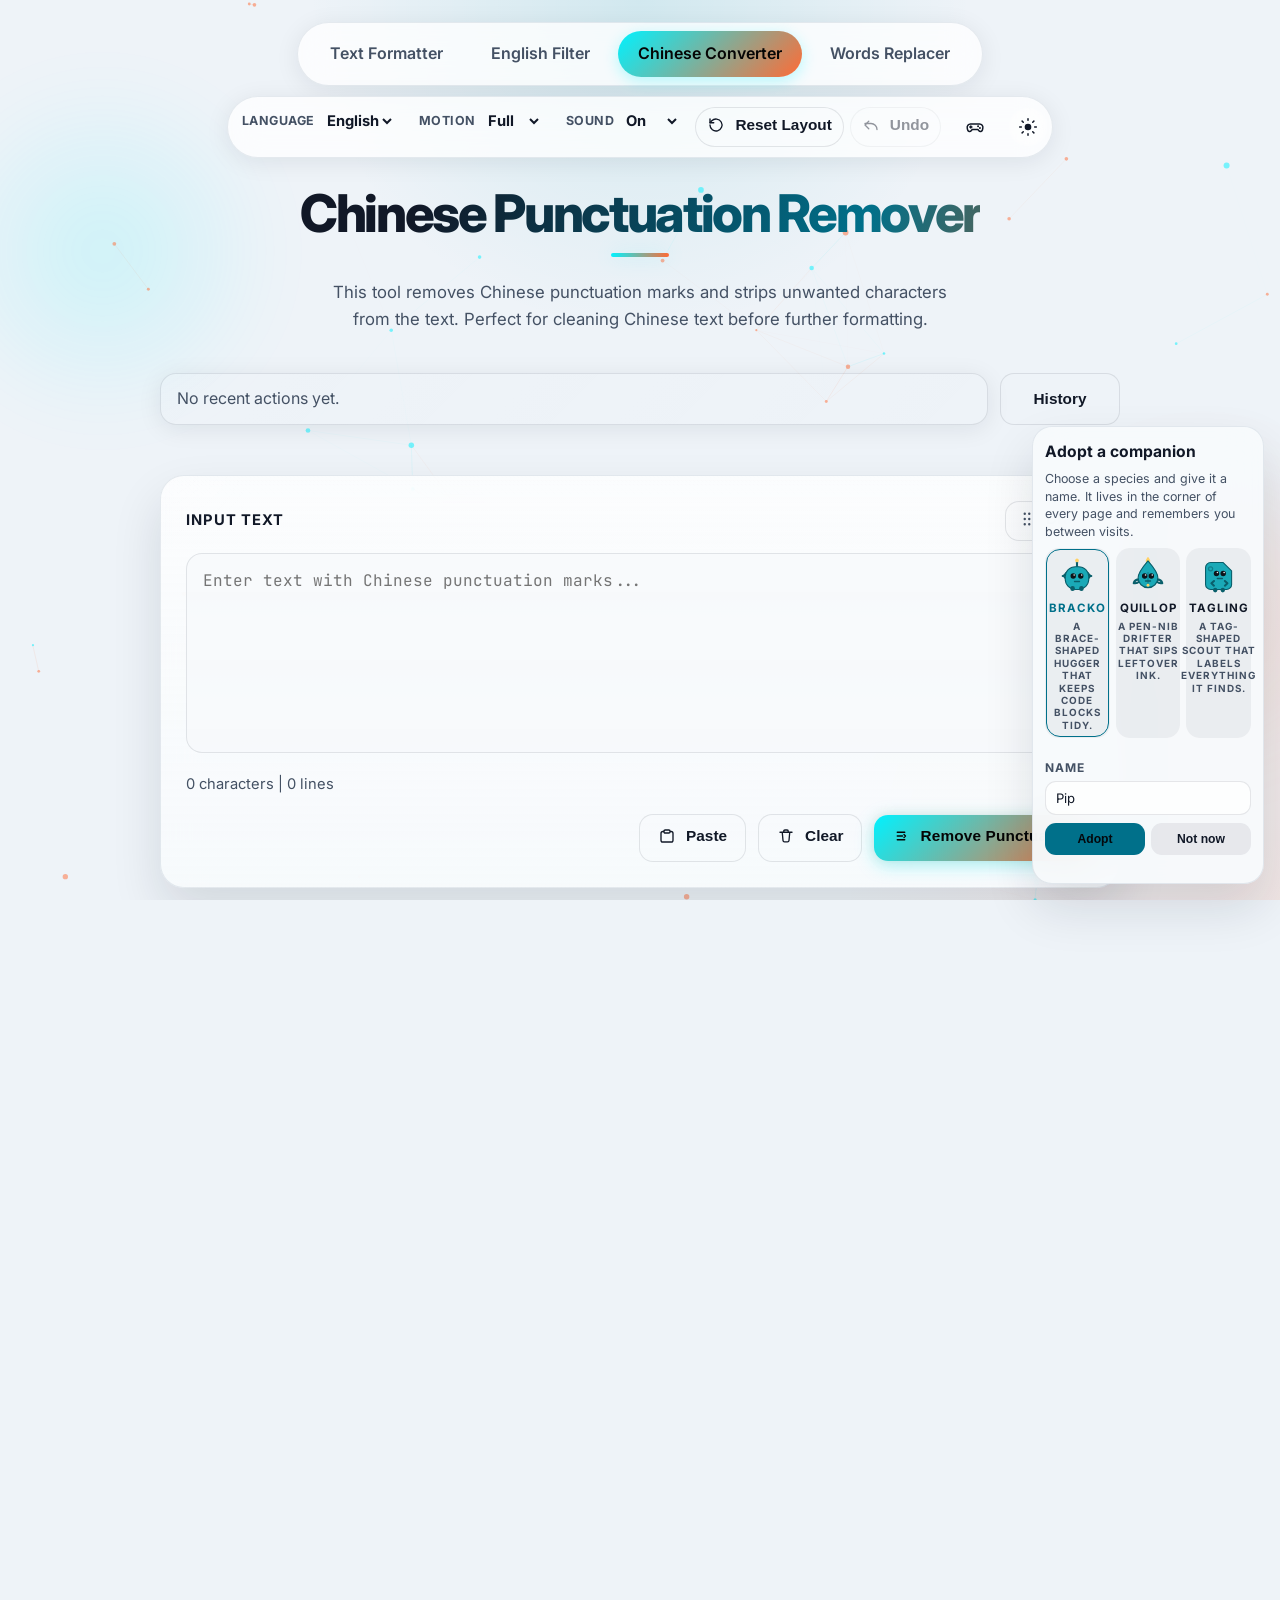
==== commit 8affa243: "Update full game suite, i18n/pages, gate-snippets and forge/verify tools; add love-deepspace-duet" ====
--- a/chinese_punctuation.html
+++ b/chinese_punctuation.html
@@ -30,15 +30,16 @@
     <link rel="preconnect" href="https://fonts.googleapis.com">
     <link rel="preconnect" href="https://fonts.gstatic.com" crossorigin>
     <link href="https://fonts.googleapis.com/css2?family=Inter:wght@400;500;600;700;800&family=JetBrains+Mono:wght@400;500&display=swap" rel="stylesheet">
-    <link rel="stylesheet" href="assets/styles/base.css?v=85">
-    <link rel="stylesheet" href="assets/styles/games.css?v=85">
-    <link rel="stylesheet" href="assets/styles/game-presentation.css?v=85">
-    <link rel="stylesheet" href="assets/styles/love-deepspace-release.css?v=85">
-    <link rel="stylesheet" href="assets/styles/love-deepspace-starpath.css?v=85">
-    <link rel="stylesheet" href="assets/styles/love-deepspace-mosaic.css?v=85">
-    <link rel="stylesheet" href="assets/styles/love-deepspace-bouquet.css?v=85">
-    <link rel="stylesheet" href="assets/styles/love-deepspace-expedition.css?v=85">
-    <link rel="stylesheet" href="assets/styles/pet.css?v=85">
+    <link rel="stylesheet" href="assets/styles/base.css?v=90">
+    <link rel="stylesheet" href="assets/styles/games.css?v=90">
+    <link rel="stylesheet" href="assets/styles/game-presentation.css?v=90">
+    <link rel="stylesheet" href="assets/styles/love-deepspace-release.css?v=90">
+    <link rel="stylesheet" href="assets/styles/love-deepspace-starpath.css?v=90">
+    <link rel="stylesheet" href="assets/styles/love-deepspace-mosaic.css?v=90">
+    <link rel="stylesheet" href="assets/styles/love-deepspace-bouquet.css?v=90">
+    <link rel="stylesheet" href="assets/styles/love-deepspace-expedition.css?v=90">
+    <link rel="stylesheet" href="assets/styles/love-deepspace-duet.css?v=90">
+    <link rel="stylesheet" href="assets/styles/pet.css?v=90">
 </head>
 <body>
     <div class="topbar" role="banner">
@@ -1576,131 +1577,132 @@
         </div>
     </div>
 
-    <script src="assets/app/i18n.js?v=85"></script>
-    <script src="assets/app/core.js?v=85"></script>
-    <script src="assets/app/tools.js?v=85"></script>
-    <script src="assets/app/pet-data.js?v=85"></script>
-    <script src="assets/app/pet-state.js?v=85"></script>
-    <script src="assets/app/pet-life.js?v=85"></script>
-    <script src="assets/app/pet-art.js?v=85"></script>
-    <script src="assets/app/pet-dom.js?v=85"></script>
-    <script src="assets/app/pet-render.js?v=85"></script>
-    <script src="assets/app/pet-games.js?v=85"></script>
-    <script src="assets/app/pet.js?v=85"></script>
-    <script src="assets/app/game-campaign.js?v=85"></script>
-    <script src="assets/app/game-fx.js?v=85"></script>
-    <script src="assets/app/game-art.js?v=85"></script>
-    <script src="assets/app/game-world.js?v=85"></script>
-    <script src="assets/app/game-presentation.js?v=85"></script>
-    <script src="assets/app/game-registry.js?v=85"></script>
-    <script src="assets/app/game-elements-core.js?v=85"></script>
-    <script src="assets/app/game-elements.js?v=85"></script>
-    <script src="assets/app/game-typing.js?v=85"></script>
-    <script src="assets/app/game-memory.js?v=85"></script>
-    <script src="assets/app/game-2048.js?v=85"></script>
-    <script src="assets/app/game-reflex.js?v=85"></script>
-    <script src="assets/app/game-caret-dash.js?v=85"></script>
-    <script src="assets/app/game-spot-diff.js?v=85"></script>
-    <script src="assets/app/game-plumber.js?v=85"></script>
-    <script src="assets/app/game-stack.js?v=85"></script>
-    <script src="assets/app/game-color-code.js?v=85"></script>
-    <script src="assets/app/game-breakout.js?v=85"></script>
-    <script src="assets/app/game-ember-dice.js?v=85"></script>
-    <script src="assets/app/game-snake.js?v=85"></script>
-    <script src="assets/app/game-lights.js?v=85"></script>
-    <script src="assets/app/game-mines.js?v=85"></script>
-    <script src="assets/app/game-gomoku.js?v=85"></script>
-    <script src="assets/app/game-traffic.js?v=85"></script>
-    <script src="assets/app/game-vault.js?v=85"></script>
-    <script src="assets/app/game-glyph-blocks.js?v=85"></script>
-    <script src="assets/app/game-ink-cascade.js?v=85"></script>
-    <script src="assets/app/game-ink-beat.js?v=85"></script>
-    <script src="assets/app/game-bubble-ink.js?v=85"></script>
-    <script src="assets/app/game-glyph-echo.js?v=85"></script>
-    <script src="assets/app/game-ink-slash.js?v=85"></script>
-    <script src="assets/app/game-peg-splash.js?v=85"></script>
-    <script src="assets/app/game-glyph-raid.js?v=85"></script>
-    <script src="assets/app/game-glyph-leap.js?v=85"></script>
-    <script src="assets/app/game-aurora-flow.js?v=85"></script>
-    <script src="assets/app/game-comet-golf.js?v=85"></script>
-    <script src="assets/app/game-prism-path.js?v=85"></script>
-    <script src="assets/app/game-starfall.js?v=85"></script>
-    <script src="assets/app/game-ink-sort.js?v=85"></script>
-    <script src="assets/app/game-glyph-crossing.js?v=85"></script>
-    <script src="assets/app/game-glyph-pusher.js?v=85"></script>
-    <script src="assets/app/game-glyph-net.js?v=85"></script>
-    <script src="assets/app/game-glyph-sketch.js?v=85"></script>
-    <script src="assets/app/game-glyph-fifteen.js?v=85"></script>
-    <script src="assets/app/game-glyph-sudoku.js?v=85"></script>
-    <script src="assets/app/game-glyph-reversi.js?v=85"></script>
-    <script src="assets/app/game-glyph-glide.js?v=85"></script>
-    <script src="assets/app/game-glyph-four.js?v=85"></script>
-    <script src="assets/app/game-ember-sticks.js?v=85"></script>
-    <script src="assets/app/game-kalah-row.js?v=85"></script>
-    <script src="assets/app/game-blackjack.js?v=85"></script>
-    <script src="assets/app/game-roof-garden.js?v=85"></script>
-    <script src="assets/app/game-republic-quiz.js?v=85"></script>
-    <script src="assets/app/game-glyph-dots.js?v=85"></script>
-        <script src="assets/app/game-glyph-fleet.js?v=85"></script>
-    <script src="assets/app/game-glyph-tower.js?v=85"></script>
-    <script src="assets/app/game-rooftop-radio.js?v=85"></script>
-    <script src="assets/app/game-clockwork-dispatch.js?v=85"></script>
-    <script src="assets/app/game-dream-orchestra.js?v=85"></script>
-    <script src="assets/app/game-echo-cartographer.js?v=85"></script>
-    <script src="assets/app/game-ember-delve.js?v=85"></script>
-    <script src="assets/app/game-lantern-heist.js?v=85"></script>
-    <script src="assets/app/game-moon-market.js?v=85"></script>
-    <script src="assets/app/game-neon-drift.js?v=85"></script>
-    <script src="assets/app/game-whisper-deck.js?v=85"></script>
-    <script src="assets/app/game-circuit-scribe.js?v=85"></script>
-    <script src="assets/app/game-glyph-bastion.js?v=85"></script>
-    <script src="assets/app/game-lantern-fishing.js?v=85"></script>
-    <script src="assets/app/game-loopwright.js?v=85"></script>
-    <script src="assets/app/game-coral-architect.js?v=85"></script>
-    <script src="assets/app/game-archive-escape.js?v=85"></script>
-    <script src="assets/app/game-pocket-detective.js?v=85"></script>
-    <script src="assets/app/game-shadow-fold.js?v=85"></script>
-    <script src="assets/app/game-microbe-lab.js?v=85"></script>
-    <script src="assets/app/game-paper-bridge.js?v=85"></script>
-    <script src="assets/app/game-weather-loom.js?v=85"></script>
-    <script src="assets/app/game-blind-sculptor.js?v=85"></script>
-    <script src="assets/app/game-courtroom-of-animals.js?v=85"></script>
-    <script src="assets/app/game-gravity-badminton.js?v=85"></script>
-    <script src="assets/app/game-kitchen-relay.js?v=85"></script>
-    <script src="assets/app/game-morse-rescue.js?v=85"></script>
-    <script src="assets/app/game-rule-thieves.js?v=85"></script>
-    <script src="assets/app/game-tiny-wrestlers.js?v=85"></script>
-    <script src="assets/app/game-auction-dungeon.js?v=85"></script>
-    <script src="assets/app/game-counterfeit-museum.js?v=85"></script>
-    <script src="assets/app/game-crosswind-kites.js?v=85"></script>
-    <script src="assets/app/game-paradox-post.js?v=85"></script>
-    <script src="assets/app/game-pocket-photographer.js?v=85"></script>
-    <script src="assets/app/game-switchboard-duo.js?v=85"></script>
-    <script src="assets/app/game-tether-salvage.js?v=85"></script>
-    <script src="assets/app/game-tiny-blacksmith.js?v=85"></script>
-    <script src="assets/app/game-whale-parliament.js?v=85"></script>
-    <script src="assets/app/game-borrowed-bodies.js?v=85"></script>
-    <script src="assets/app/game-deep-freeze.js?v=85"></script>
-    <script src="assets/app/game-shadow-puppeteer.js?v=85"></script>
-    <script src="assets/app/game-one-minute-mayor.js?v=85"></script>
-    <script src="assets/app/game-lost-language.js?v=85"></script>
-    <script src="assets/app/game-ocean-archaeologist.js?v=85"></script>
-    <script src="assets/app/game-pinball-courier.js?v=85"></script>
-    <script src="assets/app/game-tea-house.js?v=85"></script>
-    <script src="assets/app/love-deepspace-combat.js?v=85"></script>
-    <script src="assets/app/love-deepspace-home.js?v=85"></script>
-    <script src="assets/app/love-deepspace-release.js?v=85"></script>
-    <script src="assets/app/love-deepspace-starpath.js?v=85"></script>
-    <script src="assets/app/love-deepspace-mosaic.js?v=85"></script>
-    <script src="assets/app/love-deepspace-bouquet.js?v=85"></script>
-    <script src="assets/app/love-deepspace-expedition.js?v=85"></script>
-    <script src="assets/app/love-deepspace-dates.js?v=85"></script>
-    <script src="assets/app/game-love-deepspace.js?v=85"></script>
-    <script src="assets/app/game-hue-hunter.js?v=85"></script>
-    <script src="assets/app/game-snapshot-sleuth.js?v=85"></script>
-    <script src="assets/app/game-double-take.js?v=85"></script>
-    <script src="assets/app/game-item-quest.js?v=85"></script>
-<script src="assets/app/game-guide.js?v=85"></script>
-    <script src="assets/app/main.js?v=85"></script>
+    <script src="assets/app/i18n.js?v=90"></script>
+    <script src="assets/app/core.js?v=90"></script>
+    <script src="assets/app/tools.js?v=90"></script>
+    <script src="assets/app/pet-data.js?v=90"></script>
+    <script src="assets/app/pet-state.js?v=90"></script>
+    <script src="assets/app/pet-life.js?v=90"></script>
+    <script src="assets/app/pet-art.js?v=90"></script>
+    <script src="assets/app/pet-dom.js?v=90"></script>
+    <script src="assets/app/pet-render.js?v=90"></script>
+    <script src="assets/app/pet-games.js?v=90"></script>
+    <script src="assets/app/pet.js?v=90"></script>
+    <script src="assets/app/game-campaign.js?v=90"></script>
+    <script src="assets/app/game-fx.js?v=90"></script>
+    <script src="assets/app/game-art.js?v=90"></script>
+    <script src="assets/app/game-world.js?v=90"></script>
+    <script src="assets/app/game-presentation.js?v=90"></script>
+    <script src="assets/app/game-registry.js?v=90"></script>
+    <script src="assets/app/game-elements-core.js?v=90"></script>
+    <script src="assets/app/game-elements.js?v=90"></script>
+    <script src="assets/app/game-typing.js?v=90"></script>
+    <script src="assets/app/game-memory.js?v=90"></script>
+    <script src="assets/app/game-2048.js?v=90"></script>
+    <script src="assets/app/game-reflex.js?v=90"></script>
+    <script src="assets/app/game-caret-dash.js?v=90"></script>
+    <script src="assets/app/game-spot-diff.js?v=90"></script>
+    <script src="assets/app/game-plumber.js?v=90"></script>
+    <script src="assets/app/game-stack.js?v=90"></script>
+    <script src="assets/app/game-color-code.js?v=90"></script>
+    <script src="assets/app/game-breakout.js?v=90"></script>
+    <script src="assets/app/game-ember-dice.js?v=90"></script>
+    <script src="assets/app/game-snake.js?v=90"></script>
+    <script src="assets/app/game-lights.js?v=90"></script>
+    <script src="assets/app/game-mines.js?v=90"></script>
+    <script src="assets/app/game-gomoku.js?v=90"></script>
+    <script src="assets/app/game-traffic.js?v=90"></script>
+    <script src="assets/app/game-vault.js?v=90"></script>
+    <script src="assets/app/game-glyph-blocks.js?v=90"></script>
+    <script src="assets/app/game-ink-cascade.js?v=90"></script>
+    <script src="assets/app/game-ink-beat.js?v=90"></script>
+    <script src="assets/app/game-bubble-ink.js?v=90"></script>
+    <script src="assets/app/game-glyph-echo.js?v=90"></script>
+    <script src="assets/app/game-ink-slash.js?v=90"></script>
+    <script src="assets/app/game-peg-splash.js?v=90"></script>
+    <script src="assets/app/game-glyph-raid.js?v=90"></script>
+    <script src="assets/app/game-glyph-leap.js?v=90"></script>
+    <script src="assets/app/game-aurora-flow.js?v=90"></script>
+    <script src="assets/app/game-comet-golf.js?v=90"></script>
+    <script src="assets/app/game-prism-path.js?v=90"></script>
+    <script src="assets/app/game-starfall.js?v=90"></script>
+    <script src="assets/app/game-ink-sort.js?v=90"></script>
+    <script src="assets/app/game-glyph-crossing.js?v=90"></script>
+    <script src="assets/app/game-glyph-pusher.js?v=90"></script>
+    <script src="assets/app/game-glyph-net.js?v=90"></script>
+    <script src="assets/app/game-glyph-sketch.js?v=90"></script>
+    <script src="assets/app/game-glyph-fifteen.js?v=90"></script>
+    <script src="assets/app/game-glyph-sudoku.js?v=90"></script>
+    <script src="assets/app/game-glyph-reversi.js?v=90"></script>
+    <script src="assets/app/game-glyph-glide.js?v=90"></script>
+    <script src="assets/app/game-glyph-four.js?v=90"></script>
+    <script src="assets/app/game-ember-sticks.js?v=90"></script>
+    <script src="assets/app/game-kalah-row.js?v=90"></script>
+    <script src="assets/app/game-blackjack.js?v=90"></script>
+    <script src="assets/app/game-roof-garden.js?v=90"></script>
+    <script src="assets/app/game-republic-quiz.js?v=90"></script>
+    <script src="assets/app/game-glyph-dots.js?v=90"></script>
+        <script src="assets/app/game-glyph-fleet.js?v=90"></script>
+    <script src="assets/app/game-glyph-tower.js?v=90"></script>
+    <script src="assets/app/game-rooftop-radio.js?v=90"></script>
+    <script src="assets/app/game-clockwork-dispatch.js?v=90"></script>
+    <script src="assets/app/game-dream-orchestra.js?v=90"></script>
+    <script src="assets/app/game-echo-cartographer.js?v=90"></script>
+    <script src="assets/app/game-ember-delve.js?v=90"></script>
+    <script src="assets/app/game-lantern-heist.js?v=90"></script>
+    <script src="assets/app/game-moon-market.js?v=90"></script>
+    <script src="assets/app/game-neon-drift.js?v=90"></script>
+    <script src="assets/app/game-whisper-deck.js?v=90"></script>
+    <script src="assets/app/game-circuit-scribe.js?v=90"></script>
+    <script src="assets/app/game-glyph-bastion.js?v=90"></script>
+    <script src="assets/app/game-lantern-fishing.js?v=90"></script>
+    <script src="assets/app/game-loopwright.js?v=90"></script>
+    <script src="assets/app/game-coral-architect.js?v=90"></script>
+    <script src="assets/app/game-archive-escape.js?v=90"></script>
+    <script src="assets/app/game-pocket-detective.js?v=90"></script>
+    <script src="assets/app/game-shadow-fold.js?v=90"></script>
+    <script src="assets/app/game-microbe-lab.js?v=90"></script>
+    <script src="assets/app/game-paper-bridge.js?v=90"></script>
+    <script src="assets/app/game-weather-loom.js?v=90"></script>
+    <script src="assets/app/game-blind-sculptor.js?v=90"></script>
+    <script src="assets/app/game-courtroom-of-animals.js?v=90"></script>
+    <script src="assets/app/game-gravity-badminton.js?v=90"></script>
+    <script src="assets/app/game-kitchen-relay.js?v=90"></script>
+    <script src="assets/app/game-morse-rescue.js?v=90"></script>
+    <script src="assets/app/game-rule-thieves.js?v=90"></script>
+    <script src="assets/app/game-tiny-wrestlers.js?v=90"></script>
+    <script src="assets/app/game-auction-dungeon.js?v=90"></script>
+    <script src="assets/app/game-counterfeit-museum.js?v=90"></script>
+    <script src="assets/app/game-crosswind-kites.js?v=90"></script>
+    <script src="assets/app/game-paradox-post.js?v=90"></script>
+    <script src="assets/app/game-pocket-photographer.js?v=90"></script>
+    <script src="assets/app/game-switchboard-duo.js?v=90"></script>
+    <script src="assets/app/game-tether-salvage.js?v=90"></script>
+    <script src="assets/app/game-tiny-blacksmith.js?v=90"></script>
+    <script src="assets/app/game-whale-parliament.js?v=90"></script>
+    <script src="assets/app/game-borrowed-bodies.js?v=90"></script>
+    <script src="assets/app/game-deep-freeze.js?v=90"></script>
+    <script src="assets/app/game-shadow-puppeteer.js?v=90"></script>
+    <script src="assets/app/game-one-minute-mayor.js?v=90"></script>
+    <script src="assets/app/game-lost-language.js?v=90"></script>
+    <script src="assets/app/game-ocean-archaeologist.js?v=90"></script>
+    <script src="assets/app/game-pinball-courier.js?v=90"></script>
+    <script src="assets/app/game-tea-house.js?v=90"></script>
+    <script src="assets/app/love-deepspace-combat.js?v=90"></script>
+    <script src="assets/app/love-deepspace-home.js?v=90"></script>
+    <script src="assets/app/love-deepspace-release.js?v=90"></script>
+    <script src="assets/app/love-deepspace-starpath.js?v=90"></script>
+    <script src="assets/app/love-deepspace-mosaic.js?v=90"></script>
+    <script src="assets/app/love-deepspace-bouquet.js?v=90"></script>
+    <script src="assets/app/love-deepspace-expedition.js?v=90"></script>
+    <script src="assets/app/love-deepspace-duet.js?v=90"></script>
+    <script src="assets/app/love-deepspace-dates.js?v=90"></script>
+    <script src="assets/app/game-love-deepspace.js?v=90"></script>
+    <script src="assets/app/game-hue-hunter.js?v=90"></script>
+    <script src="assets/app/game-snapshot-sleuth.js?v=90"></script>
+    <script src="assets/app/game-double-take.js?v=90"></script>
+    <script src="assets/app/game-item-quest.js?v=90"></script>
+<script src="assets/app/game-guide.js?v=90"></script>
+    <script src="assets/app/main.js?v=90"></script>
 </body>
 </html>
--- a/assets/styles/games.css
+++ b/assets/styles/games.css
@@ -19388,9 +19388,56 @@
 }
 
 
+/* The zenith and apex tiers go past eleven cells. The gutters hold at six
+ * pixels so the crease buttons keep a usable hit area, and the sheet box
+ * keeps widening so the extra paper stays readable instead of shrinking
+ * every cell toward the stamp size. */
+.shf-sheet[data-side="12"] {
+    grid-template-columns: 1fr 6px 1fr 6px 1fr 6px 1fr 6px 1fr 6px 1fr 6px 1fr 6px 1fr 6px 1fr 6px 1fr 6px 1fr 6px 1fr;
+    grid-template-rows: 1fr 6px 1fr 6px 1fr 6px 1fr 6px 1fr 6px 1fr 6px 1fr 6px 1fr 6px 1fr 6px 1fr 6px 1fr 6px 1fr;
+}
+
+
+.shf-sheet[data-side="13"] {
+    grid-template-columns: 1fr 6px 1fr 6px 1fr 6px 1fr 6px 1fr 6px 1fr 6px 1fr 6px 1fr 6px 1fr 6px 1fr 6px 1fr 6px 1fr 6px 1fr;
+    grid-template-rows: 1fr 6px 1fr 6px 1fr 6px 1fr 6px 1fr 6px 1fr 6px 1fr 6px 1fr 6px 1fr 6px 1fr 6px 1fr 6px 1fr 6px 1fr;
+}
+
+
+.shf-sheet[data-side="14"] {
+    grid-template-columns: 1fr 6px 1fr 6px 1fr 6px 1fr 6px 1fr 6px 1fr 6px 1fr 6px 1fr 6px 1fr 6px 1fr 6px 1fr 6px 1fr 6px 1fr 6px 1fr;
+    grid-template-rows: 1fr 6px 1fr 6px 1fr 6px 1fr 6px 1fr 6px 1fr 6px 1fr 6px 1fr 6px 1fr 6px 1fr 6px 1fr 6px 1fr 6px 1fr 6px 1fr;
+}
+
+
+.shf-sheet[data-side="15"] {
+    grid-template-columns: 1fr 6px 1fr 6px 1fr 6px 1fr 6px 1fr 6px 1fr 6px 1fr 6px 1fr 6px 1fr 6px 1fr 6px 1fr 6px 1fr 6px 1fr 6px 1fr 6px 1fr;
+    grid-template-rows: 1fr 6px 1fr 6px 1fr 6px 1fr 6px 1fr 6px 1fr 6px 1fr 6px 1fr 6px 1fr 6px 1fr 6px 1fr 6px 1fr 6px 1fr 6px 1fr 6px 1fr;
+}
+
+
+.shf-sheet[data-side="16"] {
+    grid-template-columns: 1fr 6px 1fr 6px 1fr 6px 1fr 6px 1fr 6px 1fr 6px 1fr 6px 1fr 6px 1fr 6px 1fr 6px 1fr 6px 1fr 6px 1fr 6px 1fr 6px 1fr 6px 1fr;
+    grid-template-rows: 1fr 6px 1fr 6px 1fr 6px 1fr 6px 1fr 6px 1fr 6px 1fr 6px 1fr 6px 1fr 6px 1fr 6px 1fr 6px 1fr 6px 1fr 6px 1fr 6px 1fr 6px 1fr;
+}
+
+
 .shf-sheetbox[data-side="10"],
 .shf-sheetbox[data-side="11"] {
     max-width: 440px;
+}
+
+
+.shf-sheetbox[data-side="12"],
+.shf-sheetbox[data-side="13"] {
+    max-width: 480px;
+}
+
+
+.shf-sheetbox[data-side="14"],
+.shf-sheetbox[data-side="15"],
+.shf-sheetbox[data-side="16"] {
+    max-width: 520px;
 }
 
 
--- a/assets/styles/love-deepspace-duet.css
+++ b/assets/styles/love-deepspace-duet.css
@@ -0,0 +1,47 @@
+.ldd-duet { --ldd-accent: #b9b4fa; color: var(--text); min-width: 0; }
+.ldd-eyebrow { font-size: .58rem; letter-spacing: .2em; color: var(--ldd-accent); margin: 0 0 7px; }
+.ldd-duet h4 { font-size: 1.45rem; margin: 0 0 10px; }
+.ldd-settings { display: flex; flex-wrap: wrap; align-items: end; gap: 9px; margin: 12px 0; }
+.ldd-settings label { display: grid; flex: 1; gap: 5px; min-width: 110px; font-size: .65rem; color: var(--muted); }
+.ldd-settings select { width: 100%; min-width: 0; padding: 8px; border: 1px solid var(--border); border-radius: 6px; background: var(--bg); color: var(--text); font: inherit; }
+.ldd-settings .ldd-mirror-label { display: flex; align-items: center; gap: 7px; padding: 8px 0; }
+.ldd-mirror { accent-color: var(--ldd-accent); }
+.ldd-hud { display: flex; flex-wrap: wrap; justify-content: space-between; gap: 8px; font-size: .72rem; padding: 12px 0; }
+.ldd-hud strong { color: var(--ldd-accent); }
+.ldd-runway { height: 360px; position: relative; display: grid; grid-template-columns: repeat(4, minmax(0,1fr)); overflow: hidden; background: radial-gradient(ellipse at 50% 0%,#4b3b6b80,transparent 80%),linear-gradient(#101327,#1c1831); border: 1px solid #a995cc55; border-radius: 14px 14px 4px 4px; isolation: isolate; touch-action: none; }
+.ldd-runway[data-practice="true"] { border-color: #8cddc888; }
+.ldd-runway[data-practice="true"] .ldd-note::after { content: attr(data-key); position: absolute; bottom: -1px; width: 100%; color: #201c38; text-align: center; font: 700 10px/12px sans-serif; }
+.ldd-lane { position: relative; min-width: 0; border-inline-end: 1px solid #d2b7ff19; background: linear-gradient(0deg,hsl(calc(240 + var(--lane)*32) 70% 70% / .12),transparent 80%); }
+.ldd-lane:last-of-type { border: 0; }
+.ldd-note { position: absolute; display: block; left: 12%; width: 76%; border-radius: 5px; background: hsl(calc(240 + var(--lane)*32) 85% 82%); box-shadow: 0 0 14px hsl(calc(240 + var(--lane)*32) 85% 75% / .45); }
+.ldd-hold { background: linear-gradient(0deg,hsl(calc(240 + var(--lane)*32) 85% 80%),hsl(calc(240 + var(--lane)*32) 85% 75% / .2)); border: 1px solid hsl(calc(240 + var(--lane)*32) 85% 80%); border-bottom: 5px solid #fff; }
+.ldd-note[data-holding="true"] { box-shadow: 0 0 20px #fff9; }
+.ldd-hitline { position: absolute; bottom: 18%; width: 100%; height: 3px; background: #eee4ff; box-shadow: 0 0 18px #c2a5ff; pointer-events: none; }
+.ldd-stamp { position: absolute; left: 0; width: 100%; top: 32%; text-align: center; color: #f5e4ff; letter-spacing: .14em; font-size: 1.45rem; pointer-events: none; text-shadow: 0 0 25px #9c7bcf; }
+.ldd-stamp[data-judge="miss"], .ldd-stamp[data-judge="early"] { color: #e8a2bc; }
+.ldd-pads { display: grid; grid-template-columns: repeat(4,minmax(0,1fr)); gap: 7px; margin: 9px 0; }
+.lds-stage .ldd-pads button { min-height: 54px; background: hsl(calc(240 + var(--lane)*32) 40% 30% / .5); border: 1px solid hsl(calc(240 + var(--lane)*32) 70% 80% / .5); color: #f4edff; touch-action: none; user-select: none; }
+.lds-stage .ldd-pads button[aria-pressed="true"] { background: hsl(calc(240 + var(--lane)*32) 55% 60%); box-shadow: 0 0 18px #cdb7fa66; }
+.ldd-actions { display: flex; gap: 8px; flex-wrap: wrap; margin-top: 12px; }
+.ldd-status, .ldd-best { font-size: .72rem; line-height: 1.8; }
+.ldd-best { color: var(--ldd-accent); }
+.ldd-records { display: grid; grid-template-columns: repeat(3,minmax(0,1fr)); gap: 7px; }
+.ldd-record { font-size: .6rem; border: 1px solid var(--border); border-radius: 7px; padding: 9px; color: var(--muted); line-height: 1.7; }
+.ldd-record:not([data-stars="0"]) { color: var(--ldd-accent); border-color: var(--ldd-accent); }
+.lds-date-tab[data-date="duet"] { order: -1; }
+.lds-story-location { display: grid; gap: 7px; margin-bottom: 14px; font-size: .7rem; }
+.lds-story-location select { width: 100%; min-width: 0; color: var(--text); background: var(--bg); border: 1px solid var(--border); padding: 10px; border-radius: 8px; }
+.lds-story-endings { display: grid; grid-template-columns: repeat(2,minmax(0,1fr)); gap: 7px; margin-top: 14px; }
+.lds-story-ending { border: 1px solid var(--border); border-radius: 7px; padding: 9px; font-size: .65rem; color: var(--muted); line-height: 1.7; }
+.lds-story-ending[data-owned="true"] { border-color: var(--lds-accent); color: var(--lds-accent); background: #a58acd10; }
+.lds-story-journal-title { font-size: .8rem; margin: 16px 0 8px; }
+.lds-story-filter { display: flex; align-items: center; gap: 8px; font-size: .65rem; color: var(--muted); }
+.lds-story-filter input { accent-color: var(--lds-accent); }
+.lds-story-ending { display: grid; grid-template-columns: minmax(0,1fr) 44px; gap: 3px; align-items: center; padding: 6px; }
+.lds-stage .lds-story-review { padding: 6px; min-width: 0; border: 0; background: transparent; color: inherit; text-align: left; font: inherit; line-height: 1.7; }
+.lds-stage .lds-story-heart { width: 44px; min-height: 44px; border: 0; background: transparent; color: var(--lds-accent); font-size: 1rem; }
+.lds-story-heart[aria-pressed="true"] { text-shadow: 0 0 12px #e8a4dd77; }
+@media (max-width:420px) { .lds-story-endings { grid-template-columns: 1fr; } }
+.lds-date-story[data-location="cafe"] { background: linear-gradient(135deg,#714f341c,transparent); }
+.lds-date-story[data-location="observatory"] { background: radial-gradient(ellipse at 50% 0%,#5c51a132,transparent 75%); }
+@media (max-width:560px) { .ldd-runway { height: 300px; } .ldd-settings label { min-width: 95px; } .ldd-stamp { font-size: 1.1rem; } .ldd-duet h4 { font-size: 1.2rem; } }
